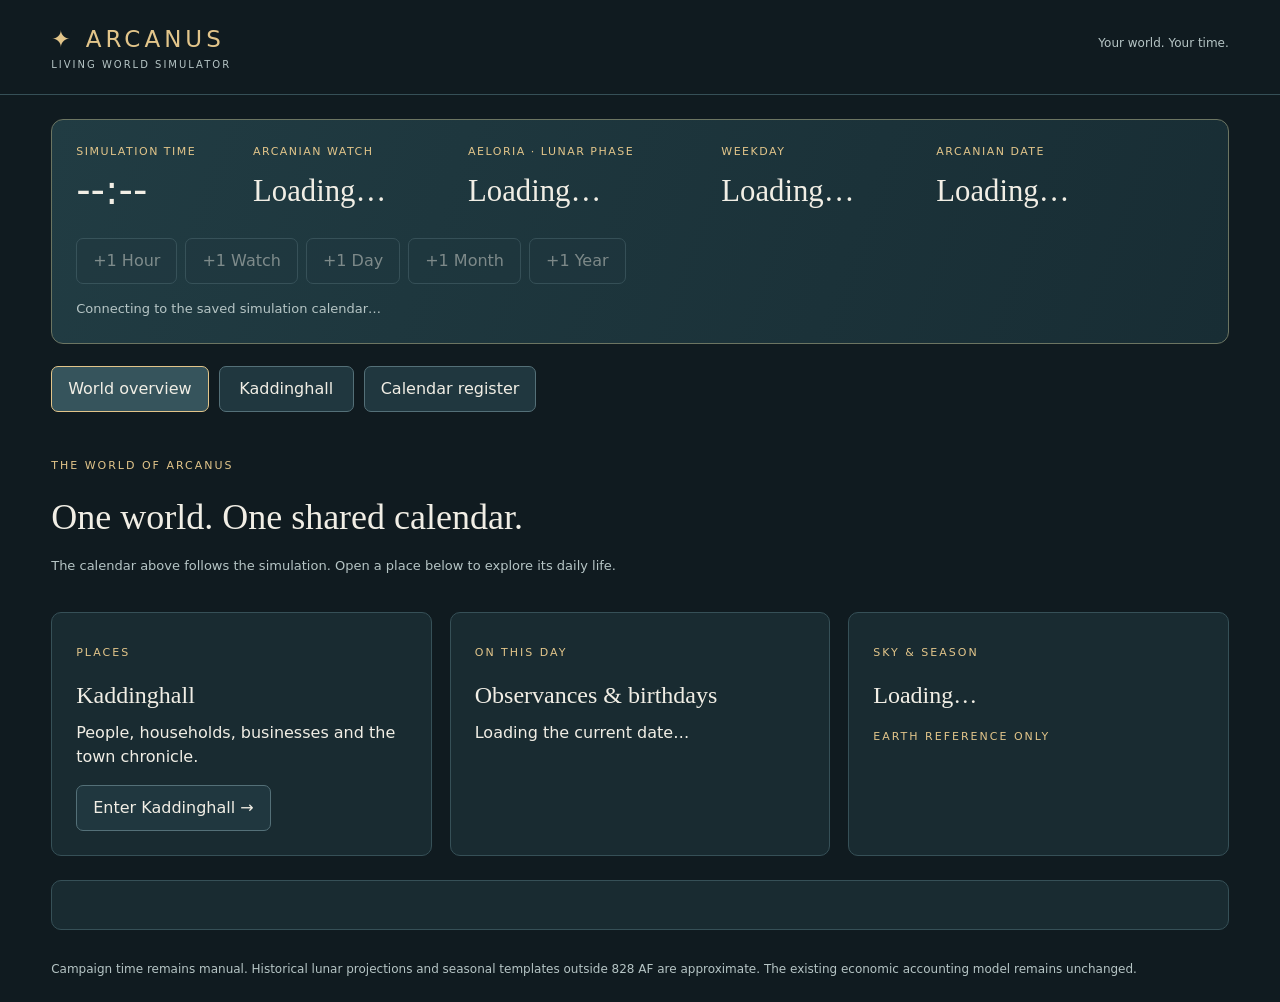
==== index.html @ 3df52bc4 "Add files via upload" ====
<!doctype html>
<html lang="en"><head><meta charset="utf-8"><meta name="viewport" content="width=device-width,initial-scale=1"><title>Arcanus · Living World Simulator</title><link rel="stylesheet" href="world-screen.css"></head><body>
<header><div class="brand">✦ ARCANUS<small>LIVING WORLD SIMULATOR</small></div><p>Your world. Your time.</p></header>
<main>
<section class="clock-panel" aria-label="Simulation calendar"><dl class="calendar-display" aria-live="polite" aria-atomic="true">
<div><dt>Simulation time</dt><dd id="world-time">--:--</dd></div>
<div><dt>Arcanian Watch</dt><dd id="world-watch">Loading…</dd></div>
<div><dt>Aeloria · lunar phase</dt><dd id="world-moon">Loading…</dd></div>
<div><dt>Weekday</dt><dd id="world-weekday">Loading…</dd></div>
<div><dt>Arcanian date</dt><dd id="world-date">Loading…</dd></div>
</dl><div class="step-controls" aria-label="Advance simulation time"><button disabled data-step="60" data-unit="minutes">+1 Hour</button><button disabled data-step="180" data-unit="minutes">+1 Watch</button><button disabled data-step="1440" data-unit="minutes">+1 Day</button><button disabled data-step="1" data-unit="months">+1 Month</button><button disabled data-step="12" data-unit="months">+1 Year</button></div><p id="clock-status">Connecting to the saved simulation calendar…</p></section>
<p id="world-error" role="alert"></p>
<nav class="main-nav" aria-label="World sections"><button id="nav-world" aria-pressed="true">World overview</button><button id="nav-town" aria-pressed="false">Kaddinghall</button><button id="nav-register" aria-pressed="false">Calendar register</button></nav>
<section id="view-world"><div class="intro"><p class="eyebrow">THE WORLD OF ARCANUS</p><h1>One world. One shared calendar.</h1><p class="muted">The calendar above follows the simulation. Open a place below to explore its daily life.</p></div><div class="cards"><article class="card"><p class="eyebrow">PLACES</p><h2>Kaddinghall</h2><p>People, households, businesses and the town chronicle.</p><button id="open-town">Enter Kaddinghall →</button></article><article class="card"><p class="eyebrow">ON THIS DAY</p><h2>Observances & birthdays</h2><div id="today-events">Loading the current date…</div></article><article class="card"><p class="eyebrow">SKY & SEASON</p><h2 id="season">Loading…</h2><p id="season-detail" class="muted"></p><p id="moon-detail" class="muted"></p><p class="eyebrow">EARTH REFERENCE ONLY</p><p id="earth-reference" class="muted"></p></article></div><section class="card"><div id="canon-state"></div></section></section>
<section id="view-town" hidden><h1>Kaddinghall</h1><p class="muted">This town uses the calendar above. Its time controls update the world display too. Existing saves, exports and recovery tools are available within the town.</p><iframe id="town-frame" title="Kaddinghall town simulator" src="Arcanus-Stage-5/Kaddinghall/index.html"></iframe></section>
<section id="view-register" class="card" hidden><h1>Calendar register</h1><p id="register-year"></p><label for="event-search">Find an observance or birthday</label><input id="event-search" type="search" placeholder="Name, realm or dedication"><div class="table-wrap"><table><thead><tr><th>Date</th><th>Name</th><th>Category</th><th>Context</th></tr></thead><tbody id="event-rows"></tbody></table></div></section>
<footer>Campaign time remains manual. Historical lunar projections and seasonal templates outside 828 AF are approximate. The existing economic accounting model remains unchanged.</footer>
</main><script src="Arcanus-Stage-5/canon-data.js"></script><script src="Arcanus-Stage-5/canon-engine.js"></script><script src="Arcanus-Stage-5/canon-reference.js"></script><script src="Arcanus-Stage-5/canon-panel.js"></script><script src="Calendar/canon.js"></script><script src="Calendar/astronomy.js"></script><script src="Calendar/engine.js"></script><script src="world-screen.js"></script></body></html>
---- world-screen.css ----
:root{color-scheme:dark;--bg:#101b20;--panel:#192b31;--line:#365057;--muted:#b6c5c5;--gold:#e2c58a;--text:#f1eee5}*{box-sizing:border-box}body{margin:0;background:var(--bg);color:var(--text);font:16px/1.5 system-ui,sans-serif}header{padding:22px 4vw;border-bottom:1px solid var(--line);display:flex;align-items:center;justify-content:space-between;gap:20px}.brand{font-size:23px;letter-spacing:4px;color:var(--gold)}.brand small{display:block;color:var(--muted);font-size:10px;letter-spacing:2px}header p{font-size:12px;color:var(--muted)}main{max-width:1500px;margin:auto;padding:24px 4vw}h1,h2,h3{font-family:Georgia,serif;font-weight:400}h1{font-size:36px;margin:0 0 12px}h2{font-size:24px}h3{font-size:21px}p{margin:8px 0 16px}button,input{font:inherit;border:1px solid #547078;border-radius:7px;padding:10px 16px;color:var(--text);background:#20373f}button{cursor:pointer}button:hover,button[aria-pressed=true]{background:#36545c;border-color:var(--gold)}button:disabled{opacity:.45;cursor:wait}button:focus-visible,input:focus-visible{outline:2px solid var(--gold);outline-offset:3px}.clock-panel{background:linear-gradient(110deg,#213c43,#182d34);border:1px solid #6c7562;border-radius:12px;padding:24px;margin-bottom:20px}.calendar-display{display:grid;grid-template-columns:.8fr 1fr 1.2fr 1fr 1.4fr;margin:0;gap:24px}.calendar-display>div{min-width:0}.calendar-display dt{color:var(--gold);font-size:11px;text-transform:uppercase;letter-spacing:1.5px;margin-bottom:8px}.calendar-display dd{margin:0;font-family:Georgia,serif;font-size:clamp(22px,2.4vw,32px);overflow-wrap:anywhere}#world-time{font-family:system-ui,sans-serif;font-variant-numeric:tabular-nums;font-weight:300;font-size:40px;line-height:1.1}.step-controls{display:flex;gap:8px;flex-wrap:wrap;margin-top:24px}.muted,#clock-status{color:var(--muted);font-size:13px}#clock-status{margin:15px 0 0}.main-nav{display:flex;gap:10px;margin:22px 0 28px;flex-wrap:wrap}.main-nav button{min-width:135px}.intro{padding:10px 0 20px}.cards{display:grid;grid-template-columns:repeat(3,minmax(0,1fr));gap:18px}.card{background:var(--panel);padding:24px;border-radius:10px;border:1px solid var(--line);margin-bottom:24px}.eyebrow{color:var(--gold);font-size:11px;letter-spacing:2px}.card h2{margin:8px 0}.card p:last-child{margin-bottom:0}#world-error:not(:empty){background:#512f2c;padding:15px;border-radius:6px;color:#ffe0d6}iframe{border:1px solid var(--line);width:100%;height:78vh;min-height:650px;border-radius:10px;background:#101b19}.table-wrap{overflow:auto}table{border-collapse:collapse;width:100%;font-size:14px}th,td{text-align:left;padding:14px;border-bottom:1px solid var(--line)}th{color:var(--gold)}label{display:block}input{margin:10px 0;width:min(450px,100%)}a{color:#b8ded7}[hidden]{display:none!important}footer{font-size:12px;color:var(--muted);margin-top:30px}.world-nav{display:flex;gap:8px;flex-wrap:wrap}.world-grid{display:grid;grid-template-columns:repeat(auto-fit,minmax(230px,1fr));gap:16px}.world-card,.world-event{padding:18px;border:1px solid var(--line);border-radius:8px;margin-top:15px;min-width:0;overflow-wrap:anywhere}.world-heading h2{margin:5px 0}.world-card dl{margin:12px 0}.world-card dt{color:var(--gold)}.world-card dd{margin-left:0}.world-card details{margin-top:15px}.world-card summary{cursor:pointer}.evidence,.source{font-size:12px;color:var(--muted)}@media(max-width:950px){.calendar-display{grid-template-columns:repeat(3,1fr)}.cards{grid-template-columns:1fr 1fr}.cards .card:last-child{grid-column:1/-1}}@media(max-width:600px){header{padding:18px}header p{display:none}main{padding:16px}.clock-panel{padding:20px}.calendar-display{grid-template-columns:1fr 1fr;gap:22px 15px}.calendar-display>div:last-child{grid-column:1/-1}.calendar-display dd{font-size:24px}#world-time{font-size:36px}.cards{grid-template-columns:1fr}.cards .card:last-child{grid-column:auto}.main-nav button{min-width:0;flex:1;padding:10px}h1{font-size:29px}.card{padding:20px}iframe{min-height:600px}.step-controls button{flex:1;font-size:13px;padding:9px 8px}}
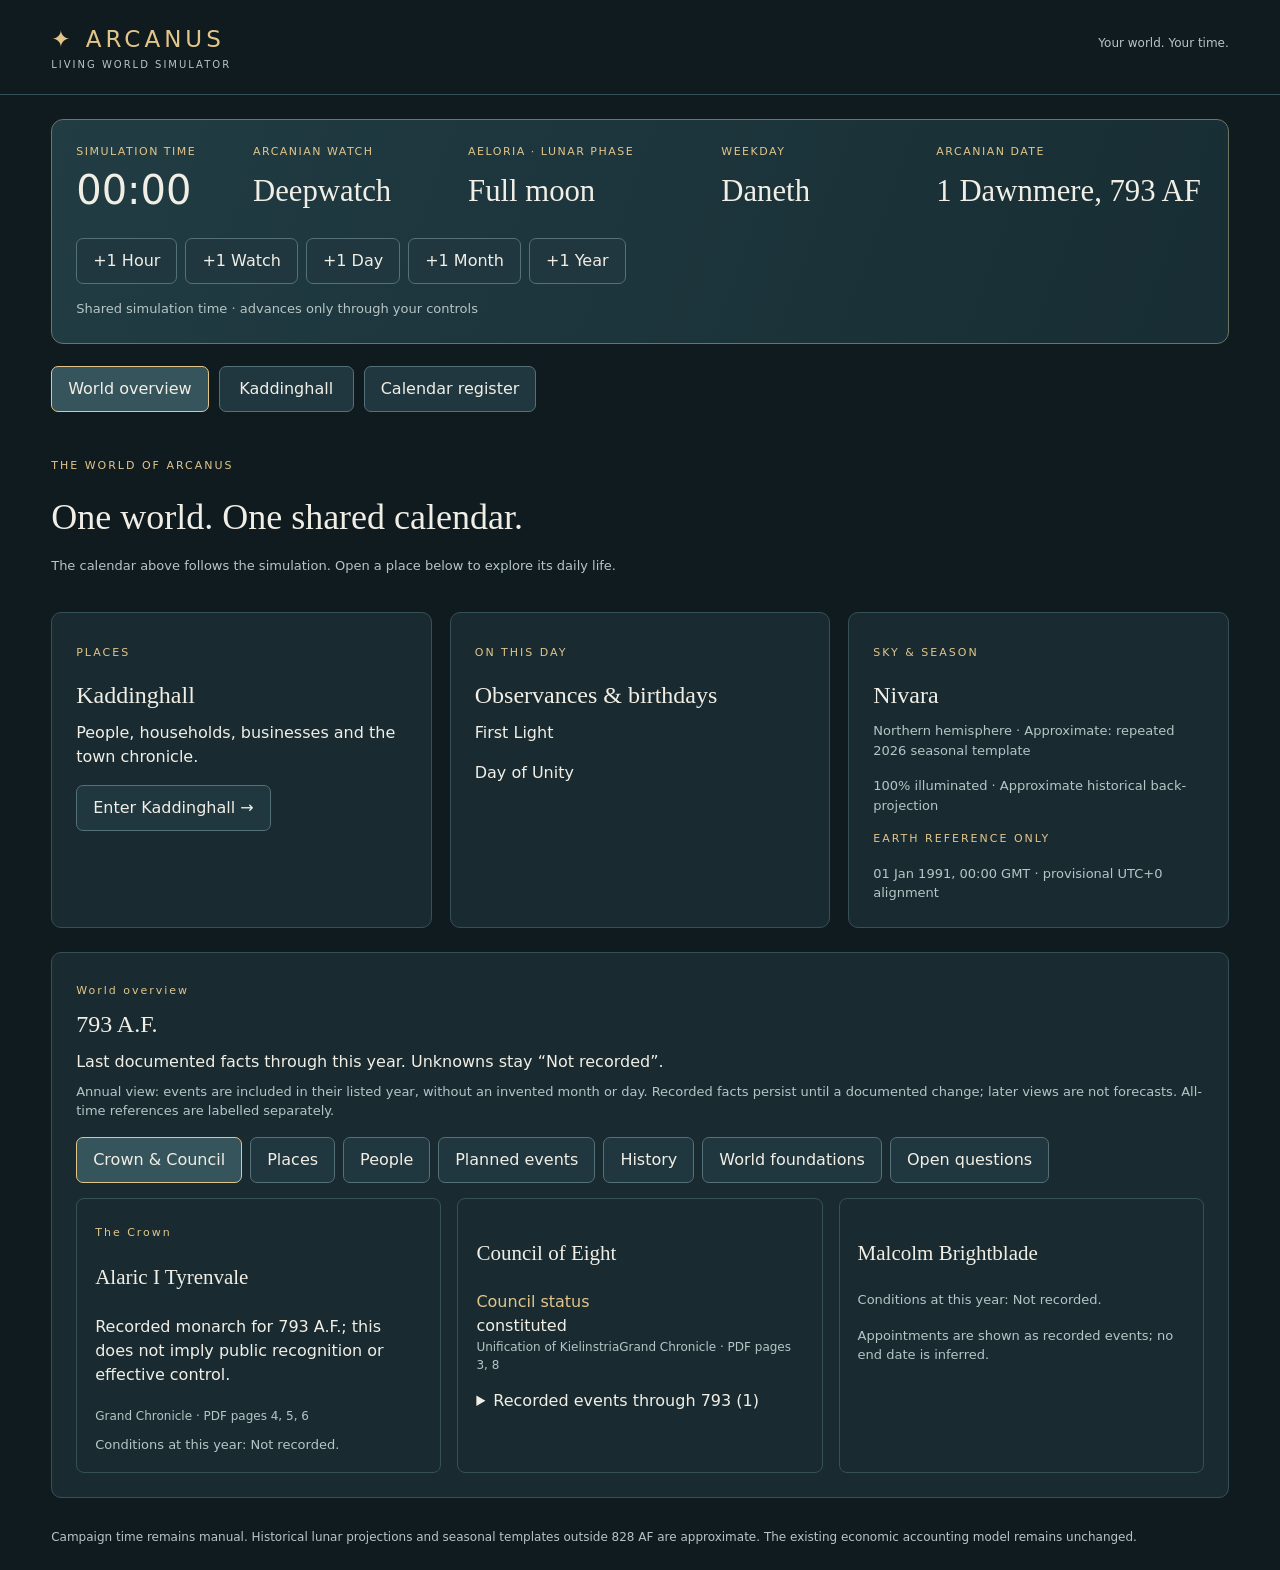
==== commit 65612023: "Fix calendar loading: publish the working self-contained Arcanus world simulator" ====
--- a/index.html
+++ b/index.html
@@ -1,5 +1,27 @@
 <!doctype html>
-<html lang="en"><head><meta charset="utf-8"><meta name="viewport" content="width=device-width,initial-scale=1"><title>Arcanus · Living World Simulator</title><link rel="stylesheet" href="world-screen.css"></head><body>
+<html lang="en"><head><meta charset="utf-8"><meta name="viewport" content="width=device-width,initial-scale=1"><title>Arcanus · Living World Simulator</title><style>:root{color-scheme:dark;--bg:#101b20;--panel:#192b31;--line:#365057;--muted:#b6c5c5;--gold:#e2c58a;--text:#f1eee5}*{box-sizing:border-box}body{margin:0;background:var(--bg);color:var(--text);font:16px/1.5 system-ui,sans-serif}header{padding:22px 4vw;border-bottom:1px solid var(--line);display:flex;align-items:center;justify-content:space-between;gap:20px}.brand{font-size:23px;letter-spacing:4px;color:var(--gold)}.brand small{display:block;color:var(--muted);font-size:10px;letter-spacing:2px}header p{font-size:12px;color:var(--muted)}main{max-width:1500px;margin:auto;padding:24px 4vw}h1,h2,h3{font-family:Georgia,serif;font-weight:400}h1{font-size:36px;margin:0 0 12px}h2{font-size:24px}h3{font-size:21px}p{margin:8px 0 16px}button,input{font:inherit;border:1px solid #547078;border-radius:7px;padding:10px 16px;color:var(--text);background:#20373f}button{cursor:pointer}button:hover,button[aria-pressed=true]{background:#36545c;border-color:var(--gold)}button:disabled{opacity:.45;cursor:wait}button:focus-visible,input:focus-visible{outline:2px solid var(--gold);outline-offset:3px}.clock-panel{background:linear-gradient(110deg,#213c43,#182d34);border:1px solid #6c7562;border-radius:12px;padding:24px;margin-bottom:20px}.calendar-display{display:grid;grid-template-columns:.8fr 1fr 1.2fr 1fr 1.4fr;margin:0;gap:24px}.calendar-display>div{min-width:0}.calendar-display dt{color:var(--gold);font-size:11px;text-transform:uppercase;letter-spacing:1.5px;margin-bottom:8px}.calendar-display dd{margin:0;font-family:Georgia,serif;font-size:clamp(22px,2.4vw,32px);overflow-wrap:anywhere}#world-time{font-family:system-ui,sans-serif;font-variant-numeric:tabular-nums;font-weight:300;font-size:40px;line-height:1.1}.step-controls{display:flex;gap:8px;flex-wrap:wrap;margin-top:24px}.muted,#clock-status{color:var(--muted);font-size:13px}#clock-status{margin:15px 0 0}.main-nav{display:flex;gap:10px;margin:22px 0 28px;flex-wrap:wrap}.main-nav button{min-width:135px}.intro{padding:10px 0 20px}.cards{display:grid;grid-template-columns:repeat(3,minmax(0,1fr));gap:18px}.card{background:var(--panel);padding:24px;border-radius:10px;border:1px solid var(--line);margin-bottom:24px}.eyebrow{color:var(--gold);font-size:11px;letter-spacing:2px}.card h2{margin:8px 0}.card p:last-child{margin-bottom:0}#world-error:not(:empty){background:#512f2c;padding:15px;border-radius:6px;color:#ffe0d6}iframe{border:1px solid var(--line);width:100%;height:78vh;min-height:650px;border-radius:10px;background:#101b19}.table-wrap{overflow:auto}table{border-collapse:collapse;width:100%;font-size:14px}th,td{text-align:left;padding:14px;border-bottom:1px solid var(--line)}th{color:var(--gold)}label{display:block}input{margin:10px 0;width:min(450px,100%)}a{color:#b8ded7}[hidden]{display:none!important}footer{font-size:12px;color:var(--muted);margin-top:30px}.world-nav{display:flex;gap:8px;flex-wrap:wrap}.world-grid{display:grid;grid-template-columns:repeat(auto-fit,minmax(230px,1fr));gap:16px}.world-card,.world-event{padding:18px;border:1px solid var(--line);border-radius:8px;margin-top:15px;min-width:0;overflow-wrap:anywhere}.world-heading h2{margin:5px 0}.world-card dl{margin:12px 0}.world-card dt{color:var(--gold)}.world-card dd{margin-left:0}.world-card details{margin-top:15px}.world-card summary{cursor:pointer}.evidence,.source{font-size:12px;color:var(--muted)}@media(max-width:950px){.calendar-display{grid-template-columns:repeat(3,1fr)}.cards{grid-template-columns:1fr 1fr}.cards .card:last-child{grid-column:1/-1}}@media(max-width:600px){header{padding:18px}header p{display:none}main{padding:16px}.clock-panel{padding:20px}.calendar-display{grid-template-columns:1fr 1fr;gap:22px 15px}.calendar-display>div:last-child{grid-column:1/-1}.calendar-display dd{font-size:24px}#world-time{font-size:36px}.cards{grid-template-columns:1fr}.cards .card:last-child{grid-column:auto}.main-nav button{min-width:0;flex:1;padding:10px}h1{font-size:29px}.card{padding:20px}iframe{min-height:600px}.step-controls button{flex:1;font-size:13px;padding:9px 8px}}
+</style><style>@scope (#town-content){
+    :scope{color-scheme:dark;--bg:#101b19;--panel:#20332e;--border:#39534a;--text:#f4f0df;--muted:#b7c9c1;--accent:#b9d7ac;--sticky-height:150px}
+    *{box-sizing:border-box}:scope{font-family:system-ui,sans-serif;background:var(--bg);color:var(--text);margin:0;line-height:1.55}.town-main{max-width:1120px;margin:auto;padding:24px}h1,h2,h3,h4{line-height:1.2}h1{font-size:2rem;margin:4px 0}h2{font-size:1.5rem;margin:0 0 16px}h3{font-size:1.12rem;margin:0 0 12px}h4{margin-bottom:12px}p{margin:10px 0 16px}small,.muted{color:var(--muted)}small{font-size:.75rem;letter-spacing:.08em}.masthead{display:flex;justify-content:space-between;gap:16px;align-items:center;margin-bottom:18px}.masthead p{margin:0;font-size:.88rem}.build-label{text-align:right;max-width:230px}
+    .sticky-shell{position:sticky;top:0;z-index:10;background:var(--bg);padding:10px 0 0}.clockbar{display:flex;align-items:center;justify-content:space-between;gap:12px;padding:12px 16px;background:#192b27;border:1px solid var(--border);border-radius:12px}.clock-details{display:flex;align-items:center;gap:16px}#liveTime{font-size:1.4rem;font-variant-numeric:tabular-nums;font-weight:650;white-space:nowrap;margin:0}#date{font-size:.95rem;margin:0}#clockStatus{font-size:.8rem;color:var(--muted);margin:0}.clock-actions{display:flex;gap:8px;flex-shrink:0}
+    .tabs{display:grid;grid-template-columns:repeat(4,1fr);gap:6px;margin-top:8px;padding-bottom:10px;border-bottom:1px solid var(--border)}.tabs button{background:transparent;color:var(--muted);border:1px solid transparent;border-radius:8px}.tabs button[aria-selected=true]{background:var(--accent);color:#10201a}.tabs button:hover{border-color:var(--accent)}
+    button,select{font:inherit}button{background:var(--accent);color:#10201a;border:0;border-radius:8px;padding:10px 14px;font-size:.9rem;font-weight:650;cursor:pointer;min-height:44px}button.secondary{background:#345047;color:var(--text)}button:disabled{opacity:.4;cursor:default}button:focus-visible,summary:focus-visible,select:focus-visible,a:focus-visible{outline:3px solid #f4db88;outline-offset:3px}a{color:var(--accent)}[hidden]{display:none!important}
+    .view,.world-controls{scroll-margin-top:var(--sticky-height)}.view{padding:22px 0 0}.panel{background:var(--panel);border:1px solid var(--border);border-radius:12px;padding:20px;margin-bottom:16px}.panel>:last-child{margin-bottom:0}.world-controls{margin:14px 0 0;padding:12px 16px}.world-controls>summary{font-size:.9rem;color:var(--muted)}.control-grid{display:grid;grid-template-columns:1fr 1fr;gap:22px;padding-top:20px}.button-row{display:flex;flex-wrap:wrap;gap:8px}.help{margin-top:16px;font-size:.9rem}.help p{max-width:75ch}summary{cursor:pointer;min-height:32px}.reset-control{margin-top:16px}#saveStatus{font-size:.85rem}
+    .stats{display:grid;grid-template-columns:repeat(2,minmax(0,1fr));gap:10px}.stats>div{background:#294139;border-radius:9px;padding:12px;font-size:.85rem}.stats strong{display:block;font-size:1.55rem;line-height:1.25;margin-top:5px;color:var(--text);font-variant-numeric:tabular-nums}.overview-stats{grid-template-columns:repeat(4,minmax(0,1fr));margin-bottom:16px}.overview-stats>div{padding:18px}.overview-stats strong{font-size:1.9rem}.overview-grid{display:grid;grid-template-columns:1fr 1fr;gap:16px}.overview-grid .panel{margin:0}.wide{grid-column:1/-1}.score{font-size:2.1rem;margin:8px 0}.eyebrow{text-transform:uppercase;letter-spacing:.08em;font-size:.73rem;color:var(--muted)}
+    .population-grid{display:grid;grid-template-columns:minmax(0,340px) minmax(0,1fr);gap:16px;align-items:start}.population-grid .panel{margin:0}.population-grid .panel p{font-size:.92rem}.register-toolbar{display:flex;align-items:center;justify-content:space-between;gap:8px;flex-wrap:wrap}select{color:var(--text);background:#294139;padding:9px;border:1px solid #718b7e;border-radius:8px;max-width:100%;min-height:44px}#householdMatches{font-size:.8rem}.ledger-entry{padding:14px 0;border-top:1px solid var(--border)}.ledger-entry summary{font-weight:600}.ledger-entry p{font-size:.9rem;color:#d6e1d7}.household-needs{background:#294139;padding:12px;border-radius:8px}.household-controls{display:flex;align-items:center;justify-content:space-between;gap:8px;border-top:1px solid var(--border);padding-top:14px}.household-controls span{font-size:.85rem}
+    #timberBusinesses{display:grid;grid-template-columns:1fr 1fr;gap:20px}.timber-business{border-top:1px solid var(--border);padding-top:8px}.timber-business h4{font-size:1.1rem}.timber-business strong{font-size:1.15rem}#timberMills{padding-left:20px}#log,#recentEvents{list-style:none;padding:0;margin:0}#log li,#recentEvents li{border-top:1px solid var(--border);padding:14px 0;font-size:.95rem}#log li:first-child,#recentEvents li:first-child{border-top:0}#log li{padding-left:16px;border-left:2px solid #6f967b;margin-bottom:6px}.section-heading{display:flex;justify-content:space-between;align-items:center;gap:16px;margin-bottom:8px}.section-heading h3{margin:0}footer{font-size:.78rem;color:var(--muted);padding:28px 0 8px}p,li,summary{overflow-wrap:anywhere}
+    @media(max-width:760px){.town-main{padding:16px}.population-grid,.overview-grid{grid-template-columns:1fr}.clock-details{display:block}.clockbar{align-items:flex-start}.overview-stats>div{padding:12px}.overview-stats strong{font-size:1.5rem}.build-label{max-width:170px}.masthead h1{font-size:1.8rem}}
+    @media(max-width:520px){:scope{--sticky-height:190px}.town-main{padding:12px}.masthead{align-items:flex-start;gap:8px}.build-label{display:none}.masthead small{font-size:.62rem}.masthead p{font-size:.78rem}.clockbar{padding:10px;flex-wrap:wrap;gap:8px}.clock-details{width:100%;display:flex;justify-content:space-between;gap:8px;align-items:center}#liveTime{font-size:1.15rem}#date{font-size:.8rem}#clockStatus{display:none}.clock-actions{width:100%;justify-content:flex-end}.clock-actions button{padding:8px 12px;min-height:40px}.tabs{gap:2px}.tabs button{font-size:.8rem;padding:10px 4px}.panel{padding:16px}.overview-stats{grid-template-columns:1fr 1fr}.overview-stats strong{font-size:1.6rem}.control-grid,#timberBusinesses{grid-template-columns:1fr;gap:18px}.section-heading{align-items:flex-start}.section-heading button{font-size:.8rem}.view{padding-top:18px}.stats strong{font-size:1.3rem}}
+    @media(prefers-reduced-motion:reduce){*{scroll-behavior:auto!important}}
+  .family-links{border-left:2px solid #718b7e;padding-left:10px;font-size:.82rem!important;color:#b7c9c1!important;margin-top:-6px}
+}</style><style>#liveTime{white-space:normal;overflow-wrap:anywhere;max-width:100%}
+.clock-details{min-width:0}.clock-details>div{min-width:0}
+#calendarHeading{margin-top:0}#calendarError:not(:empty){color:#ffb6a4}
+#calendarSummary p{overflow-wrap:anywhere}
+#calendarOffset{max-width:100%;width:110px;padding:8px}
+#calendarHemisphere{max-width:100%;padding:8px}
+@media(max-width:520px){.clock-details{flex-direction:column;align-items:flex-start}#liveTime{font-size:1.05rem}.clockbar .clock-actions{width:auto}#calendarBrowse{overflow-wrap:anywhere}}
+</style></head><body>
 <header><div class="brand">✦ ARCANUS<small>LIVING WORLD SIMULATOR</small></div><p>Your world. Your time.</p></header>
 <main>
 <section class="clock-panel" aria-label="Simulation calendar"><dl class="calendar-display" aria-live="polite" aria-atomic="true">
@@ -9,10 +31,1348 @@
 <div><dt>Weekday</dt><dd id="world-weekday">Loading…</dd></div>
 <div><dt>Arcanian date</dt><dd id="world-date">Loading…</dd></div>
 </dl><div class="step-controls" aria-label="Advance simulation time"><button disabled data-step="60" data-unit="minutes">+1 Hour</button><button disabled data-step="180" data-unit="minutes">+1 Watch</button><button disabled data-step="1440" data-unit="minutes">+1 Day</button><button disabled data-step="1" data-unit="months">+1 Month</button><button disabled data-step="12" data-unit="months">+1 Year</button></div><p id="clock-status">Connecting to the saved simulation calendar…</p></section>
-<p id="world-error" role="alert"></p>
+<p id="local-save-note" class="muted" role="status"></p><p id="world-error" role="alert">Starting the simulator. If this message remains, open the single-file edition in your normal web browser.</p>
 <nav class="main-nav" aria-label="World sections"><button id="nav-world" aria-pressed="true">World overview</button><button id="nav-town" aria-pressed="false">Kaddinghall</button><button id="nav-register" aria-pressed="false">Calendar register</button></nav>
 <section id="view-world"><div class="intro"><p class="eyebrow">THE WORLD OF ARCANUS</p><h1>One world. One shared calendar.</h1><p class="muted">The calendar above follows the simulation. Open a place below to explore its daily life.</p></div><div class="cards"><article class="card"><p class="eyebrow">PLACES</p><h2>Kaddinghall</h2><p>People, households, businesses and the town chronicle.</p><button id="open-town">Enter Kaddinghall →</button></article><article class="card"><p class="eyebrow">ON THIS DAY</p><h2>Observances & birthdays</h2><div id="today-events">Loading the current date…</div></article><article class="card"><p class="eyebrow">SKY & SEASON</p><h2 id="season">Loading…</h2><p id="season-detail" class="muted"></p><p id="moon-detail" class="muted"></p><p class="eyebrow">EARTH REFERENCE ONLY</p><p id="earth-reference" class="muted"></p></article></div><section class="card"><div id="canon-state"></div></section></section>
-<section id="view-town" hidden><h1>Kaddinghall</h1><p class="muted">This town uses the calendar above. Its time controls update the world display too. Existing saves, exports and recovery tools are available within the town.</p><iframe id="town-frame" title="Kaddinghall town simulator" src="Arcanus-Stage-5/Kaddinghall/index.html"></iframe></section>
+<section id="view-town" hidden><h1>Kaddinghall</h1><p class="muted">This town uses the calendar above. Its time controls update the world display too. Existing saves, exports and recovery tools are available within the town.</p><div id="town-content"><div class="town-main">
+  <header class="masthead">
+    <div><small>ARCANUS · KIELINSTRIA · AEGISWATCH</small><h1>Kaddinghall</h1><p class="muted">Your living town · Experimental v1.10.0</p></div>
+    <p id="buildStatus" class="muted build-label">Checking running JavaScript version…</p>
+  </header>
+  <div class="sticky-shell">
+    <div class="clockbar">
+      <div class="clock-details"><p id="liveTime" aria-live="off">--:--:--</p><div><p id="date"></p><p id="clockStatus"></p></div></div>
+      <div class="clock-actions"><button id="pauseButton" class="secondary" data-world-action onclick="togglePause()">Pause world</button><button class="secondary" onclick="openWorldControls()" aria-controls="worldControls">Controls</button></div>
+    </div>
+    <nav class="tabs" role="tablist" aria-label="Town sections">
+      <button role="tab" id="tab-overview" aria-controls="view-overview" aria-selected="true">Overview</button>
+      <button role="tab" id="tab-population" aria-controls="view-population" aria-selected="false" tabindex="-1">Population</button>
+      <button role="tab" id="tab-businesses" aria-controls="view-businesses" aria-selected="false" tabindex="-1">Businesses</button>
+      <button role="tab" id="tab-chronicle" aria-controls="view-chronicle" aria-selected="false" tabindex="-1">Chronicle</button>
+    </nav>
+  </div>
+  <section class="panel" aria-labelledby="calendarHeading"><h2 id="calendarHeading">Arcanus calendar</h2><div id="calendarSummary" aria-live="polite"></div><p id="calendarError" role="alert"></p><button id="calendarBackup" hidden onclick="exportCalendarBackup()">Export pre-calendar backup</button><div class="button-row"><button data-world-action onclick="calendarAction(()=>advanceCalendarMinutes(60))">+1 Hour</button><button data-world-action onclick="calendarAction(()=>advanceCalendarMinutes(180))">+1 Watch</button><button data-world-action onclick="calendarAction(()=>advanceCalendarMinutes(1440))">+1 Day</button><button data-world-action onclick="advance(1)">+1 Calendar month</button><button data-world-action onclick="advance(12)">+1 Calendar year</button></div><p><a id="calendarBrowse" data-base="Calendar/index.html" href="Calendar/index.html" target="_blank" rel="noopener">Browse calendar, convert dates and search all 58 records</a></p><p class="muted">Browsing other dates does not rewind the town or change its economy. Town time moves forward only through the controls above.</p><details><summary>Calendar alignment</summary><label>Hemisphere <select id="calendarHemisphere"><option value="north">Northern</option><option value="south">Southern</option></select></label> <label>Starhaven offset from UTC, minutes <input id="calendarOffset" type="number" min="-840" max="840" step="1" value="0"></label> <button data-world-action onclick="updateCalendarSettings()">Apply alignment</button><p>UTC+0 is provisional, not established geography. No DST applies to Starhaven.</p></details><p class="muted">Compatibility: town budgets, harvests, ageing and ledgers retain their existing 30-day accounting periods and provisional economic seasonal cycle. These are not canonical calendar months or astronomical seasons. Existing balances are not recalculated.</p></section><details id="worldControls" class="panel world-controls">
+    <summary>Time, building &amp; saves</summary>
+    <div class="control-grid">
+      <div><h3>Advance the world</h3><div class="button-row"><button data-world-action onclick="advance(1)">+1 Month</button><button data-world-action onclick="advance(12)">+1 Year</button></div><p class="muted help">Calendar steps advance the town only when you choose.</p><h3>Build</h3><button data-world-action onclick="buildFarm()">Farm · 150 coins</button></div>
+      <div><h3>World save</h3><div class="button-row"><button class="secondary" onclick="exportSave()">Export save</button><button class="secondary" onclick="document.getElementById('file').click()">Import save</button></div><input hidden type="file" id="file" accept="application/json,.json"><p id="saveStatus" class="muted" role="status"></p><details class="reset-control"><summary>Start over</summary><p class="muted">Export your save first if you want to keep this town.</p><button class="secondary" onclick="resetWorld()">Reset world</button></details></div>
+    </div>
+    <details class="help"><summary>How the clock works</summary><p id="nextDay" class="muted"></p><p class="muted">Campaign time is manual. The named Gregorian-length calendar is saved with the town. No elapsed real-world time is processed on opening, importing or returning. Daily economic steps still settle in legacy 30-day accounting periods.</p></details>
+  </details>
+
+  <section id="view-overview" class="view" role="tabpanel" aria-labelledby="tab-overview" tabindex="0">
+    <h2>Town overview</h2>
+    <div class="stats overview-stats"><div>Population<strong id="pop"></strong></div><div>Food stores<strong id="food"></strong></div><div>Treasury<strong id="gold"></strong></div><div>Farms<strong id="farms"></strong></div></div>
+    <p id="treasuryStatus" class="muted"></p><div class="overview-grid">
+      <section class="panel"><p class="eyebrow">Life in Kaddinghall</p><h3>Household wellbeing</h3><p id="overviewWellbeing" class="score"></p><p id="overviewNeeds" class="muted"></p><button class="secondary" onclick="showView('population')">Visit households</button></section>
+      <section class="panel"><p class="eyebrow">Town supplies</p><h3>Food &amp; farming</h3><p id="foodStatus"></p><details class="help"><summary>About the food economy</summary><p class="muted">Seasonal harvests, Treasury-funded emergency imports and low-reserve warnings. One food unit per resident per month; yields and import costs are provisional.</p></details></section>
+      <section class="panel wide"><div class="section-heading"><h3>Latest from the Chronicle</h3><button class="secondary" onclick="showView('chronicle')">Read Chronicle</button></div><ol id="recentEvents"></ol></section>
+    </div>
+  </section>
+
+  <section id="view-population" class="view" role="tabpanel" aria-labelledby="tab-population" tabindex="0" hidden>
+    <h2>Living population</h2><p id="populationSummary"></p>
+    <div class="population-grid">
+      <section class="panel"><h3>Household wellbeing</h3><div class="stats"><div>Average wellbeing<strong id="householdWellbeing"></strong></div><div>Settled households<strong id="householdSettled"></strong></div><div>Struggling households<strong id="householdStruggling"></strong></div><div>Care pressure<strong id="householdCare"></strong></div></div><p id="needsSummary"></p>
+        <details class="help"><summary>Family register</summary><p id="familySummary"></p><p class="muted">Parents, partners, children and guardians appear beneath each resident. Initial links are provisional, based on plausible age gaps within existing households; unknown parentage stays unrecorded. No past weddings or births are invented.</p><p class="muted">Grown children can establish homes from ages 20–24 when dependants have care. At most two new homes form per month; relatives and members of the same original household do not become partners. Residents keep their names and jobs. A new household represents a new home arrangement, not a paid construction project.</p><p class="muted">Starting children need several years to reach this stage. Births and deaths still follow the existing town economy. Family updates are grouped into one monthly Chronicle entry.</p></details><details class="help"><summary>Occupations across town</summary><p id="occupations" class="muted"></p><p class="muted">The single generic town inn has up to eight staff, provisionally. The generic inn now has private accounts under Businesses; other non-timber jobs still describe broad sectors.</p></details>
+        <details class="help"><summary>What shapes wellbeing?</summary><p class="muted">Food and warmth outlooks reflect town reserves and market firewood, not individual purchases. Care pressure reflects residents’ ages. Low reserve warnings carry mild penalties; serious shortage risk carries more weight. Cold affects households with young children or older residents more strongly. Wellbeing changes daily and recovers gradually. Settled: 65–100 · Under strain: 35–64 · Struggling: 0–34.</p><p class="muted">Children under six need more care; residents aged 75 and over need support. These provisional simulation assumptions add no consumption, charges or extra deaths.</p><p id="needsBasis" class="muted"></p></details>
+        <details class="help"><summary>About daily life</summary><p class="muted">Residents, households and occupations are saved. Routines follow the saved Starhaven time. The seventh town day is a rest day with essential morning duties. Names and assignments are provisional; household scenes add no wages, food use or timber sales.</p></details>
+      </section>
+      <section class="panel"><div class="register-toolbar"><h3>Household register</h3><div><label for="householdFilter">Show </label><select id="householdFilter" onchange="filterHouseholds(this.value)"><option value="all">All households</option><option value="attention">Needs attention</option></select></div></div><p id="householdMatches" class="muted"></p><div id="households"></div><div class="household-controls"><button id="previousHouseholds" class="secondary" onclick="changeHouseholdPage(-1)">Previous</button><span id="householdPage"></span><button id="nextHouseholds" class="secondary" onclick="changeHouseholdPage(1)">Next</button></div></section>
+    </div>
+  </section>
+
+  <section id="view-businesses" class="view" role="tabpanel" aria-labelledby="tab-businesses" tabindex="0" hidden>
+    <h2>Businesses</h2>
+    <section class="panel" aria-labelledby="innHeading"><p class="eyebrow">First town business · Provisional simulation</p><h3 id="innHeading">The town inn</h3><p id="innOwner"></p><div class="stats overview-stats"><div>Staff<strong id="innStaff"></strong></div><div>Daily capacity<strong id="innCapacity"></strong></div><div>Private cash<strong id="innCash"></strong></div></div><p id="innTrading"></p><details class="help"><summary>Staff register</summary><p id="innRoster"></p></details><details class="help"><summary>How the inn trades</summary><p>The owner-manager is one of the existing inn workers, included within the eight-person limit. If they retire or leave, an eligible adult worker takes over provisionally. Without an adult proprietor, trading pauses; upkeep continues.</p><p>Visits cover drinks and hospitality, not extra household meals. Demand changes with town population, season, rest days and household wellbeing. Each worker supports six visits per day. A visit earns 15 cp and costs 4 cp in trade supplies; daily wages are 30 cp per working staff member, including the owner, plus 20 cp of upkeep. 100 cp = 1 gp.</p><p>The inn pays its own bills; the town Treasury, staple food and timber stores are unchanged. Private customer spending and external supplies are estimated; personal wallets are not yet tracked. Cash can become debt. There is no automatic financing, bankruptcy or charged inheritance.</p><p>Accounts begin at the saved simulation day when this version is first loaded. No earlier inn trading is invented. Names, ownership and rates are provisional, not established Arcanus canon.</p></details></section>
+    <section class="panel"><h3>Inn ledger</h3><p class="muted">Current month and the latest 24 closed months. An upgrade part-way through a month records only the remaining days.</p><div id="innLedger"></div></section>
+    <section class="panel"><h3>Timber economy</h3><p class="muted">Timber simulation days: <span id="timberDays">0</span> · Municipal emergency wood reserve: <span id="timberReserve">30 t</span></p><p id="timberOrders" class="muted">Customer orders loading…</p><details class="help"><summary>About these businesses</summary><p class="muted">Two independent timber businesses and two sawmills, with seasoning batches, operating cash, customer orders and catch-up. Demand and staffing are provisional. The generic inn has separate private accounts below. Other shops remain broad sectors.</p></details><div id="timberBusinesses"></div><h4>Independent sawmills</h4><ul id="timberMills"></ul></section>
+    <section class="panel"><h3>Timber business ledger</h3><p class="muted">Monthly income, expenses, sales and sawmill orders. Earlier activity is not reconstructed.</p><div id="timberLedger"></div></section>
+  </section>
+
+  <section id="view-chronicle" class="view" role="tabpanel" aria-labelledby="tab-chronicle" tabindex="0" hidden>
+    <h2>Chronicle</h2><section class="panel"><p class="muted">The latest 20 entries from Kaddinghall’s story.</p><details class="help"><summary>How events are recorded</summary><p class="muted">Arcanus dates and Starhaven hours/minutes. Hourly entries mark changes in town activity; household scenes and wellbeing bulletins add detail. Quiet hours stay quiet. Up to 150 entries are saved; routines are condensed during manual multi-day advances.</p></details><ul id="log"></ul></section>
+  </section>
+  <footer>Provisional population and economics. Simulation events are not canon. Autosaves on this device; Export/Import moves saves between devices. · v1.10.0</footer>
+</div></div></section>
 <section id="view-register" class="card" hidden><h1>Calendar register</h1><p id="register-year"></p><label for="event-search">Find an observance or birthday</label><input id="event-search" type="search" placeholder="Name, realm or dedication"><div class="table-wrap"><table><thead><tr><th>Date</th><th>Name</th><th>Category</th><th>Context</th></tr></thead><tbody id="event-rows"></tbody></table></div></section>
 <footer>Campaign time remains manual. Historical lunar projections and seasonal templates outside 828 AF are approximate. The existing economic accounting model remains unchanged.</footer>
-</main><script src="Arcanus-Stage-5/canon-data.js"></script><script src="Arcanus-Stage-5/canon-engine.js"></script><script src="Arcanus-Stage-5/canon-reference.js"></script><script src="Arcanus-Stage-5/canon-panel.js"></script><script src="Calendar/canon.js"></script><script src="Calendar/astronomy.js"></script><script src="Calendar/engine.js"></script><script src="world-screen.js"></script></body></html>
+</main><script>(()=>{try{localStorage.getItem('arcanus-kaddinghall-stage3')}catch(error){
+if(location.protocol!=='file:')throw error;
+const memory=new Map();Object.defineProperty(window,'localStorage',{configurable:true,value:{getItem:k=>memory.get(k)??null,setItem:(k,v)=>memory.set(k,String(v)),removeItem:k=>memory.delete(k)}});
+document.getElementById('local-save-note').textContent='This browser blocks local-file saving. This session runs in memory; use Kaddinghall → Export save before closing.';
+}})();</script><script>window.ARCANUS_DB={"schema_version":"0.3","title":"Arcanus Canon Database — Volumes I and II","scope":"Original v0.2 extraction preserved, expanded with Volume II (combined PDF pages 11–21). Not a full extraction of all 12 volumes.","editorial_notes":["Not a full extraction of all 12 volumes.","Malcolm and Star birth surname Brightblade follows later approved genealogy; Chronicle uses their later-known names.","Do not infer parentage from monarch succession.","Only events explicitly labelled planned are future campaign events.","No precise dates assigned where Chronicle leaves them unknown.","Stage 5: original record fields and relationships retained; Volume II additions have explicit source pages.","Undated and approximate events remain reference history, not precise simulator triggers.","The reconstruction sequence completion status is unresolved; its stated narrative facts are preserved without treating it as played.","Mechanics and reference facts are all-time source material, not automatic annual state changes."],"characters":[{"id":"person:tyrenvale:01","name":"Eryndor I","type":"person","canon_status":"established","sources":[{"document":"ARCANUS_Grand_Chronicle_Complete_12_Volumes.pdf","pages":[4,5,6]}],"title":"The Unifier","reign":{"start_af":0,"end_af":38},"dynasty":"House Tyrenvale","succession_index":1,"birth":{"era":"BF","year":35}},{"id":"person:tyrenvale:02","name":"Caedric I","type":"person","canon_status":"established","sources":[{"document":"ARCANUS_Grand_Chronicle_Complete_12_Volumes.pdf","pages":[4,5,6]}],"title":"The Lawgiver","reign":{"start_af":38,"end_af":91},"dynasty":"House Tyrenvale","succession_index":2},{"id":"person:tyrenvale:03","name":"Elowen I","type":"person","canon_status":"established","sources":[{"document":"ARCANUS_Grand_Chronicle_Complete_12_Volumes.pdf","pages":[4,5,6]}],"title":"The Bridge Queen","reign":{"start_af":91,"end_af":143},"dynasty":"House Tyrenvale","succession_index":3},{"id":"person:tyrenvale:04","name":"Aldric I","type":"person","canon_status":"established","sources":[{"document":"ARCANUS_Grand_Chronicle_Complete_12_Volumes.pdf","pages":[4,5,6]}],"title":"The Resolute","reign":{"start_af":143,"end_af":196},"dynasty":"House Tyrenvale","succession_index":4},{"id":"person:tyrenvale:05","name":"Seraphine I","type":"person","canon_status":"established","sources":[{"document":"ARCANUS_Grand_Chronicle_Complete_12_Volumes.pdf","pages":[4,5,6]}],"title":"The Scholar","reign":{"start_af":196,"end_af":251},"dynasty":"House Tyrenvale","succession_index":5},{"id":"person:tyrenvale:06","name":"Caedric II","type":"person","canon_status":"established","sources":[{"document":"ARCANUS_Grand_Chronicle_Complete_12_Volumes.pdf","pages":[4,5,6]}],"title":"The Proud","reign":{"start_af":251,"end_af":301},"dynasty":"House Tyrenvale","succession_index":6},{"id":"person:tyrenvale:07","name":"Maerwyn I","type":"person","canon_status":"established","sources":[{"document":"ARCANUS_Grand_Chronicle_Complete_12_Volumes.pdf","pages":[4,5,6]}],"title":"The Restorer","reign":{"start_af":301,"end_af":357},"dynasty":"House Tyrenvale","succession_index":7},{"id":"person:tyrenvale:08","name":"Eryndor II","type":"person","canon_status":"established","sources":[{"document":"ARCANUS_Grand_Chronicle_Complete_12_Volumes.pdf","pages":[4,5,6]}],"title":"The Watchful","reign":{"start_af":357,"end_af":410},"dynasty":"House Tyrenvale","succession_index":8},{"id":"person:tyrenvale:09","name":"Althea I","type":"person","canon_status":"established","sources":[{"document":"ARCANUS_Grand_Chronicle_Complete_12_Volumes.pdf","pages":[4,5,6]}],"title":"The Just","reign":{"start_af":410,"end_af":463},"dynasty":"House Tyrenvale","succession_index":9},{"id":"person:tyrenvale:10","name":"Beren I","type":"person","canon_status":"established","sources":[{"document":"ARCANUS_Grand_Chronicle_Complete_12_Volumes.pdf","pages":[4,5,6]}],"title":"The Merchant King","reign":{"start_af":463,"end_af":518},"dynasty":"House Tyrenvale","succession_index":10},{"id":"person:tyrenvale:11","name":"Elowen II","type":"person","canon_status":"established","sources":[{"document":"ARCANUS_Grand_Chronicle_Complete_12_Volumes.pdf","pages":[4,5,6]}],"title":"The Diplomat","reign":{"start_af":518,"end_af":571},"dynasty":"House Tyrenvale","succession_index":11},{"id":"person:tyrenvale:12","name":"Theron I","type":"person","canon_status":"established","sources":[{"document":"ARCANUS_Grand_Chronicle_Complete_12_Volumes.pdf","pages":[4,5,6]}],"title":"The Patient","reign":{"start_af":571,"end_af":625},"dynasty":"House Tyrenvale","succession_index":12},{"id":"person:tyrenvale:13","name":"Cedran I","type":"person","canon_status":"established","sources":[{"document":"ARCANUS_Grand_Chronicle_Complete_12_Volumes.pdf","pages":[4,5,6]}],"title":"The Iron Crown","reign":{"start_af":625,"end_af":677},"dynasty":"House Tyrenvale","succession_index":13},{"id":"person:tyrenvale:14","name":"Seraphine II","type":"person","canon_status":"established","sources":[{"document":"ARCANUS_Grand_Chronicle_Complete_12_Volumes.pdf","pages":[4,5,6]}],"title":"The Reconciler","reign":{"start_af":677,"end_af":724},"dynasty":"House Tyrenvale","succession_index":14},{"id":"person:tyrenvale:15","name":"Edric I","type":"person","canon_status":"established","sources":[{"document":"ARCANUS_Grand_Chronicle_Complete_12_Volumes.pdf","pages":[4,5,6]}],"title":"The Quiet King","reign":{"start_af":724,"end_af":754},"dynasty":"House Tyrenvale","succession_index":15},{"id":"person:tyrenvale:16","name":"Alaric I Tyrenvale","type":"person","canon_status":"established","sources":[{"document":"ARCANUS_Grand_Chronicle_Complete_12_Volumes.pdf","pages":[4,5,6]}],"title":"The Exiled King","reign":{"start_af":754,"end_af":805},"dynasty":"House Tyrenvale","succession_index":16,"birth":{"era":"AF","year":729}},{"id":"person:tyrenvale:17","name":"Aldren I Tyrenvale","type":"person","canon_status":"established","sources":[{"document":"ARCANUS_Grand_Chronicle_Complete_12_Volumes.pdf","pages":[4,5,6]}],"title":"The Hidden King","reign":{"start_af":805,"end_af":null},"dynasty":"House Tyrenvale","succession_index":17,"birth":{"era":"AF","year":793}},{"id":"person:malcolm","name":"Malcolm Brightblade","type":"person","canon_status":"established","sources":[{"document":"ARCANUS_Grand_Chronicle_Complete_12_Volumes.pdf","pages":[7,8,9]}],"aliases":["Malcolm Darkbane (later name)"],"birth":{"era":"AF","year":752},"notes":"Born Brightblade; name clarification from later approved family-tree work","reference_facts":[{"label":"Understanding of the prison","value":"Seeks power without understanding that the collapse of the prison could mean the collapse of Arcanus.","canon_status":"established","temporal_scope":"reference; not an annual state assertion","sources":[{"document":"ARCANUS_Grand_Chronicle_Complete_12_Volumes.pdf","pages":[14,18],"volume":"II","volume_pages":[4,8]}]}]},{"id":"person:star","name":"Star Brightblade","type":"person","canon_status":"established","sources":[{"document":"ARCANUS_Grand_Chronicle_Complete_12_Volumes.pdf","pages":[7,9,10]}],"aliases":["Star Bright"],"birth":{"era":"AF","year":762},"notes":"Born Brightblade; leads Church of Kielinya"},{"id":"person:ulaire","name":"Ulaire","type":"person","canon_status":"established","sources":[{"document":"ARCANUS_Grand_Chronicle_Complete_12_Volumes.pdf","pages":[7,10]}],"aliases":[],"birth":{"era":"AF","year":682}},{"id":"person:roxy","name":"Roxy Quills","type":"person","canon_status":"established","sources":[{"document":"ARCANUS_Grand_Chronicle_Complete_12_Volumes.pdf","pages":[7,10]}],"aliases":[],"birth":{"era":"AF","year":742}},{"id":"person:thorn","name":"Thorn","type":"person","canon_status":"established","sources":[{"document":"ARCANUS_Grand_Chronicle_Complete_12_Volumes.pdf","pages":[7,10]}],"aliases":[],"birth":{"era":"AF","year":762}},{"id":"person:bonekrakka","name":"Bonekrakka","type":"person","canon_status":"established","sources":[{"document":"ARCANUS_Grand_Chronicle_Complete_12_Volumes.pdf","pages":[7,10]}],"aliases":[],"birth":{"era":"AF","year":764}},{"id":"person:corvum","name":"Corvum Zorander","type":"person","canon_status":"established","sources":[{"document":"ARCANUS_Grand_Chronicle_Complete_12_Volumes.pdf","pages":[7]}],"aliases":[],"birth":{"era":"AF","year":760}},{"id":"person:elianora","name":"Elianora Thornvale","type":"person","canon_status":"established","sources":[{"document":"ARCANUS_Grand_Chronicle_Complete_12_Volumes.pdf","pages":[7,8]}],"aliases":[],"birth":{"era":"AF","year":730}},{"id":"person:godric_vi","name":"Godric VI","type":"person","canon_status":"established","sources":[{"document":"ARCANUS_Grand_Chronicle_Complete_12_Volumes.pdf","pages":[7,8]}],"aliases":[],"birth":{"era":"AF","year":536}},{"id":"person:godric_vii","name":"Godric VII","type":"person","canon_status":"established","sources":[{"document":"ARCANUS_Grand_Chronicle_Complete_12_Volumes.pdf","pages":[7,9]}],"aliases":[],"birth":{"era":"AF","year":640}},{"id":"person:brynja","name":"Brynja","type":"person","canon_status":"established","sources":[{"document":"ARCANUS_Grand_Chronicle_Complete_12_Volumes.pdf","pages":[7,9]}],"aliases":[],"birth":{"era":"AF","year":517}},{"id":"person:dragotha","name":"Dragotha","type":"person","canon_status":"established","sources":[{"document":"ARCANUS_Grand_Chronicle_Complete_12_Volumes.pdf","pages":[7,19]}],"aliases":["White dragon oracle"],"notes":"Birth year deliberately unknown","reference_facts":[{"label":"Identity","value":"Female white dragon oracle; age and birth year deliberately unknown.","canon_status":"established","temporal_scope":"reference; not an annual state assertion","sources":[{"document":"ARCANUS_Grand_Chronicle_Complete_12_Volumes.pdf","pages":[19],"volume":"II","volume_pages":[9]}]},{"label":"Key element","value":"Holds one exceptional element associated with the Eighteenfold Key.","canon_status":"established","temporal_scope":"reference; not an annual state assertion","sources":[{"document":"ARCANUS_Grand_Chronicle_Complete_12_Volumes.pdf","pages":[19],"volume":"II","volume_pages":[9]}]},{"label":"Planned intervention","value":"Brings the White Flight to Kaddinghall because the assault threatens the prison; initially unaware of the full extent of Tiamat’s manipulation.","canon_status":"planned","temporal_scope":"reference; not an annual state assertion","sources":[{"document":"ARCANUS_Grand_Chronicle_Complete_12_Volumes.pdf","pages":[19],"volume":"II","volume_pages":[9]}]}]},{"id":"person:sula","name":"Sula","type":"person","canon_status":"established","sources":[{"document":"ARCANUS_Grand_Chronicle_Complete_12_Volumes.pdf","pages":[7,16]}],"aliases":["Leyborn child"],"notes":"Born circa 10000 B.F.; not a precise date","reference_facts":[{"label":"Approximate birth","value":"Approximately 10,000 B.F.; not a precise date.","canon_status":"established","temporal_scope":"reference; not an annual state assertion","sources":[{"document":"ARCANUS_Grand_Chronicle_Complete_12_Volumes.pdf","pages":[20],"volume":"II","volume_pages":[10]}]},{"label":"Arcanium exile","value":"Around 9,994 B.F., at about six years old; 1,541 Arcanium days pass while roughly 10,787 outside years pass.","canon_status":"established","temporal_scope":"reference; not an annual state assertion","sources":[{"document":"ARCANUS_Grand_Chronicle_Complete_12_Volumes.pdf","pages":[16,20],"volume":"II","volume_pages":[6,10]}]}]},{"id":"person:tiamat","name":"Tiamat","type":"being","canon_status":"established","sources":[{"document":"ARCANUS_Grand_Chronicle_Complete_12_Volumes.pdf","pages":[13,16],"volume":"II","volume_pages":[3,6]}],"description":"The prisoner contained by Arcanus; formerly inseparable from Krynn. In the later reconstruction sequence, the being presenting itself as the Observer is secretly Tiamat.","aliases":["Observer (identity in the reconstruction sequence)"]},{"id":"deity:kielinya","name":"Kielinya","type":"deity","canon_status":"established","sources":[{"document":"ARCANUS_Grand_Chronicle_Complete_12_Volumes.pdf","pages":[18],"volume":"II","volume_pages":[8]}],"description":"Bound to Kielinstria’s elemental and spiritual history. Danel is her twin brother; this volume gives no settled awakening date."},{"id":"deity:danel","name":"Danel","type":"deity","canon_status":"established","sources":[{"document":"ARCANUS_Grand_Chronicle_Complete_12_Volumes.pdf","pages":[18],"volume":"II","volume_pages":[8]}],"description":"Kielinya’s twin brother, with a distinct and sometimes dangerous place in Kielinstria’s history. No settled awakening date is supplied."},{"id":"deity:dumi","name":"Dumi","type":"deity","canon_status":"established","sources":[{"document":"ARCANUS_Grand_Chronicle_Complete_12_Volumes.pdf","pages":[18],"volume":"II","volume_pages":[8]}],"description":"Associated with the underworld. No settled awakening date is supplied."},{"id":"deity:nyxara","name":"Nyxara","type":"deity","canon_status":"established","sources":[{"document":"ARCANUS_Grand_Chronicle_Complete_12_Volumes.pdf","pages":[18],"volume":"II","volume_pages":[8]}],"description":"Associated with death. No settled awakening date is supplied."}],"locations":[{"id":"province:aegiswatch","name":"Aegiswatch","type":"province","canon_status":"established","sources":[{"document":"ARCANUS_Grand_Chronicle_Complete_12_Volumes.pdf","pages":[3]}],"realm":"Kielinstria"},{"id":"province:glimmerdawn","name":"Glimmerdawn","type":"province","canon_status":"established","sources":[{"document":"ARCANUS_Grand_Chronicle_Complete_12_Volumes.pdf","pages":[3]}],"realm":"Kielinstria"},{"id":"province:silvermere","name":"Silvermere","type":"province","canon_status":"established","sources":[{"document":"ARCANUS_Grand_Chronicle_Complete_12_Volumes.pdf","pages":[3]}],"realm":"Kielinstria"},{"id":"province:ironveil","name":"Ironveil","type":"province","canon_status":"established","sources":[{"document":"ARCANUS_Grand_Chronicle_Complete_12_Volumes.pdf","pages":[3]}],"realm":"Kielinstria"},{"id":"province:verdantreach","name":"Verdantreach","type":"province","canon_status":"established","sources":[{"document":"ARCANUS_Grand_Chronicle_Complete_12_Volumes.pdf","pages":[3]}],"realm":"Kielinstria"},{"id":"province:sapphirestrand","name":"Sapphirestrand","type":"province","canon_status":"established","sources":[{"document":"ARCANUS_Grand_Chronicle_Complete_12_Volumes.pdf","pages":[3]}],"realm":"Kielinstria"},{"id":"province:emberward","name":"Emberward","type":"province","canon_status":"established","sources":[{"document":"ARCANUS_Grand_Chronicle_Complete_12_Volumes.pdf","pages":[3]}],"realm":"Kielinstria"},{"id":"province:frostlight","name":"Frostlight","type":"province","canon_status":"established","sources":[{"document":"ARCANUS_Grand_Chronicle_Complete_12_Volumes.pdf","pages":[3]}],"realm":"Kielinstria"},{"id":"location:twin_forks","name":"Twin Forks","type":"settlement","canon_status":"established","sources":[{"document":"ARCANUS_Grand_Chronicle_Complete_12_Volumes.pdf","pages":[3,17]}],"province":"Glimmerdawn","capital":true,"nexus_type":"control","reference_facts":[{"label":"Control Nexus","value":"The Control Nexus is at Twin Forks.","canon_status":"established","temporal_scope":"reference; not an annual state assertion","sources":[{"document":"ARCANUS_Grand_Chronicle_Complete_12_Volumes.pdf","pages":[17],"volume":"II","volume_pages":[7]}]}]},{"id":"location:kaddinghall","name":"Kaddinghall","type":"settlement","canon_status":"established","sources":[{"document":"ARCANUS_Grand_Chronicle_Complete_12_Volumes.pdf","pages":[3,17]}],"province":"Aegiswatch","nexus_type":"key","reference_facts":[{"label":"Key Nexus","value":"Beneath the Tomb of the First Paladin and Dawnspire.","canon_status":"established","temporal_scope":"reference; not an annual state assertion","sources":[{"document":"ARCANUS_Grand_Chronicle_Complete_12_Volumes.pdf","pages":[17],"volume":"II","volume_pages":[7]}]}]},{"id":"location:sternia","name":"Sternia","type":"settlement","canon_status":"established","sources":[{"document":"ARCANUS_Grand_Chronicle_Complete_12_Volumes.pdf","pages":[3,17]}],"province":"Ironveil","nexus_condition_after_793":"weak, unguarded","reference_facts":[{"label":"Guardian history","value":"Ancestors of Sternia’s dwarves were appointed guardians of a vulnerable lattice point; the appointment is undated.","canon_status":"established","temporal_scope":"reference; not an annual state assertion","sources":[{"document":"ARCANUS_Grand_Chronicle_Complete_12_Volumes.pdf","pages":[17,19],"volume":"II","volume_pages":[7,9]}]}]},{"id":"location:starhaven","name":"Starhaven","type":"settlement","canon_status":"established","sources":[{"document":"ARCANUS_Grand_Chronicle_Complete_12_Volumes.pdf","pages":[8]}],"province":null},{"id":"location:whiteridge","name":"Whiteridge","type":"settlement","canon_status":"established","sources":[{"document":"ARCANUS_Grand_Chronicle_Complete_12_Volumes.pdf","pages":[35]}],"province":null},{"id":"realm:kielinstria","name":"Kielinstria","type":"realm","canon_status":"established","sources":[{"document":"ARCANUS_Grand_Chronicle_Complete_12_Volumes.pdf","pages":[15],"volume":"II","volume_pages":[5]}],"description":"Containment, warding and protection.","magical_school":"Abjuration","eight_realms_member":true},{"id":"realm:pyrothar","name":"Pyrothar","type":"realm","canon_status":"established","sources":[{"document":"ARCANUS_Grand_Chronicle_Complete_12_Volumes.pdf","pages":[15],"volume":"II","volume_pages":[5]}],"description":"Released force, elemental energy and destructive or transformative magical discharge.","magical_school":"Evocation","eight_realms_member":true},{"id":"realm:aquenaleth","name":"Aquenaleth","type":"realm","canon_status":"established","sources":[{"document":"ARCANUS_Grand_Chronicle_Complete_12_Volumes.pdf","pages":[15],"volume":"II","volume_pages":[5]}],"description":"Connection, passage and calling matter or beings across boundaries.","magical_school":"Conjuration","eight_realms_member":true},{"id":"realm:terravalor","name":"Terravalor","type":"realm","canon_status":"established","sources":[{"document":"ARCANUS_Grand_Chronicle_Complete_12_Volumes.pdf","pages":[15],"volume":"II","volume_pages":[5]}],"description":"Changing matter, reshaping stone and adapting physical forms.","magical_school":"Transmutation","eight_realms_member":true},{"id":"realm:zephyros","name":"Zephyros","type":"realm","canon_status":"established","sources":[{"document":"ARCANUS_Grand_Chronicle_Complete_12_Volumes.pdf","pages":[15],"volume":"II","volume_pages":[5]}],"description":"Appearances, shifting perception and echoes of things that once existed.","magical_school":"Illusion","eight_realms_member":true},{"id":"realm:umbrathis","name":"Umbrathis","type":"realm","canon_status":"established","sources":[{"document":"ARCANUS_Grand_Chronicle_Complete_12_Volumes.pdf","pages":[15],"volume":"II","volume_pages":[5]}],"description":"Death and the spiritual residue of Krynn’s destruction.","magical_school":"Necromancy","eight_realms_member":true},{"id":"realm:luminara","name":"Luminara","type":"realm","canon_status":"established","sources":[{"document":"ARCANUS_Grand_Chronicle_Complete_12_Volumes.pdf","pages":[15],"volume":"II","volume_pages":[5]}],"description":"Possible futures, visions and patterns in fractures of time.","magical_school":"Divination","eight_realms_member":true},{"id":"realm:eldarion","name":"Eldarion","type":"realm","canon_status":"established","sources":[{"document":"ARCANUS_Grand_Chronicle_Complete_12_Volumes.pdf","pages":[15],"volume":"II","volume_pages":[5]}],"description":"Will, feeling, memory and the influence of minds upon one another.","magical_school":"Enchantment","eight_realms_member":true},{"id":"world:krynn","name":"Krynn","type":"former world","canon_status":"established","sources":[{"document":"ARCANUS_Grand_Chronicle_Complete_12_Volumes.pdf","pages":[13,20],"volume":"II","volume_pages":[3,10]}],"description":"The world that preceded Arcanus. Tiamat was bound to its foundations for an unknown reason. Activation of the First Key destroyed it; no definitive year is assigned."},{"id":"world:arcanus","name":"Arcanus","type":"prison-world","canon_status":"established","sources":[{"document":"ARCANUS_Grand_Chronicle_Complete_12_Volumes.pdf","pages":[12,13,20],"volume":"II","volume_pages":[2,3,10]}],"description":"Formed from the energies and surviving fragments of Krynn around Tiamat’s imprisonment. Its structure sustains both the world and the confinement."},{"id":"location:arcanium","name":"Arcanium","type":"astral confluence","canon_status":"established","sources":[{"document":"ARCANUS_Grand_Chronicle_Complete_12_Volumes.pdf","pages":[15,16],"volume":"II","volume_pages":[5,6]}],"description":"The metaphysical meeting point of the Eight Realms, with eight spires, libraries and the Primordial Crystal. A threshold and regulator of magical exchange, not a ninth magical-school realm.","eight_realms_member":false},{"id":"realm:dracarnia","name":"Dracarnia","type":"dragon realm","canon_status":"established","sources":[{"document":"ARCANUS_Grand_Chronicle_Complete_12_Volumes.pdf","pages":[15,20],"volume":"II","volume_pages":[5,10]}],"description":"The dragon realm outside the Leyline Lattice and the Eight-school structure. Dracaryn is an earlier archived draft name.","aliases":["Dracaryn (archived draft name)"],"eight_realms_member":false},{"id":"location:first_paladin_tomb","name":"Tomb of the First Paladin","type":"tomb","canon_status":"established","sources":[{"document":"ARCANUS_Grand_Chronicle_Complete_12_Volumes.pdf","pages":[17,19],"volume":"II","volume_pages":[7,9]}],"description":"At Kaddinghall; its significance extends beyond ordinary religious history. The Key Nexus lies beneath the tomb and Dawnspire.","related_ids":["location:kaddinghall"]},{"id":"location:dawnspire","name":"Dawnspire","type":"landmark","canon_status":"established","sources":[{"document":"ARCANUS_Grand_Chronicle_Complete_12_Volumes.pdf","pages":[17],"volume":"II","volume_pages":[7]}],"description":"Named with the Tomb of the First Paladin above Kaddinghall’s Key Nexus. This volume does not specify its structure or construction date.","related_ids":["location:kaddinghall"]},{"id":"location:island_nexus","name":"Island Nexus (unnamed)","type":"nexus","canon_status":"established","sources":[{"document":"ARCANUS_Grand_Chronicle_Complete_12_Volumes.pdf","pages":[16,17],"volume":"II","volume_pages":[6,7]}],"description":"An island Nexus linked directly to the Arcanium, associated with Malcolm’s planned second Arcane Syphon. The island’s name and geographical position are not supplied.","related_ids":["location:arcanium"]}],"factions":[{"id":"faction:council_eight","name":"Council of Eight","type":"faction","canon_status":"established","sources":[{"document":"ARCANUS_Grand_Chronicle_Complete_12_Volumes.pdf","pages":[3,9]}],"abolished_af":818},{"id":"faction:royal_court","name":"Royal Court","type":"faction","canon_status":"established","sources":[{"document":"ARCANUS_Grand_Chronicle_Complete_12_Volumes.pdf","pages":[3,8,9]}]},{"id":"faction:house_tyrenvale","name":"House Tyrenvale","type":"faction","canon_status":"established","sources":[{"document":"ARCANUS_Grand_Chronicle_Complete_12_Volumes.pdf","pages":[4,5]}]},{"id":"faction:royal_blackguard","name":"Royal Blackguard","type":"faction","canon_status":"established","sources":[{"document":"ARCANUS_Grand_Chronicle_Complete_12_Volumes.pdf","pages":[10]}]},{"id":"faction:church_kielinya","name":"Church of Kielinya","type":"faction","canon_status":"established","sources":[{"document":"ARCANUS_Grand_Chronicle_Complete_12_Volumes.pdf","pages":[10]}]},{"id":"faction:shadow_syndicate","name":"Shadow Syndicate","type":"faction","canon_status":"established","sources":[{"document":"ARCANUS_Grand_Chronicle_Complete_12_Volumes.pdf","pages":[8,9]}]},{"id":"faction:sternia_guardians","name":"Dwarven guardians of Sternia","type":"guardian community","canon_status":"established","sources":[{"document":"ARCANUS_Grand_Chronicle_Complete_12_Volumes.pdf","pages":[17,19],"volume":"II","volume_pages":[7,9]}],"description":"Sternia’s dwarven ancestors were appointed guardians of a vulnerable lattice point. The duty survived through ages; its exact appointment date is not recorded.","related_ids":["location:sternia"]},{"id":"faction:white_flight","name":"White Flight","type":"dragon flight","canon_status":"established","sources":[{"document":"ARCANUS_Grand_Chronicle_Complete_12_Volumes.pdf","pages":[19],"volume":"II","volume_pages":[9]}],"description":"The flight Dragotha brings to Kaddinghall in the planned final struggle. The intervention remains campaign material, not completed history.","related_ids":["person:dragotha"]}],"events":[{"id":"event:unification","name":"Unification of Kielinstria","type":"event","canon_status":"established","sources":[{"document":"ARCANUS_Grand_Chronicle_Complete_12_Volumes.pdf","pages":[3,8]}],"date":{"era":"AF","year":0},"description":"Eryndor I unites eight kingdoms under one Crown and Council of Eight.","related_ids":["person:tyrenvale:01","faction:council_eight"]},{"id":"event:miracle_kaddinghall","name":"Miracle of Kaddinghall","type":"event","canon_status":"established","sources":[{"document":"ARCANUS_Grand_Chronicle_Complete_12_Volumes.pdf","pages":[8,36]}],"date":{"era":"AF","year":350},"description":"A major manifestation at Kaddinghall during Maerwyn I’s reign.","related_ids":["location:kaddinghall","person:tyrenvale:07"]},{"id":"event:treaty_starhaven","name":"Treaty of Starhaven","type":"event","canon_status":"established","sources":[{"document":"ARCANUS_Grand_Chronicle_Complete_12_Volumes.pdf","pages":[5,8]}],"date":{"era":"AF","year":560},"description":"Treaty sponsored by Elowen II.","related_ids":["person:tyrenvale:11","location:starhaven"]},{"id":"event:malcolm_abducted","name":"Malcolm abducted","type":"event","canon_status":"established","sources":[{"document":"ARCANUS_Grand_Chronicle_Complete_12_Volumes.pdf","pages":[8]}],"date":{"era":"AF","year":762},"description":"Malcolm abducted by bandits at age ten.","related_ids":["person:malcolm"]},{"id":"event:malcolm_bandit_leader","name":"Malcolm leads bandits","type":"event","canon_status":"established","sources":[{"document":"ARCANUS_Grand_Chronicle_Complete_12_Volumes.pdf","pages":[8]}],"date":{"era":"AF","year":768},"description":"Malcolm becomes leader aged sixteen.","related_ids":["person:malcolm"]},{"id":"event:starhaven_raid","name":"Raid on Starhaven","type":"event","canon_status":"established","sources":[{"document":"ARCANUS_Grand_Chronicle_Complete_12_Volumes.pdf","pages":[8]}],"date":{"era":"AF","year":772},"description":"Malcolm raids Starhaven; his and Star’s parents are killed.","related_ids":["person:malcolm","person:star","location:starhaven"]},{"id":"event:elianora_killed","name":"Elianora physically killed","type":"event","canon_status":"established","sources":[{"document":"ARCANUS_Grand_Chronicle_Complete_12_Volumes.pdf","pages":[7,8]}],"date":{"era":"AF","year":792},"description":"Elianora is physically killed; soul sacrificed the following year.","related_ids":["person:elianora"]},{"id":"event:sternia_fall","name":"Destruction of Sternia","type":"event","canon_status":"established","sources":[{"document":"ARCANUS_Grand_Chronicle_Complete_12_Volumes.pdf","pages":[8,17]}],"date":{"era":"AF","year":793},"description":"Arcane Syphon sabotage using Umbrathis obsidian destroys Sternia; its Nexus survives in weakened state.","related_ids":["location:sternia","person:malcolm","person:godric_vi","person:godric_vii"],"reference_facts":[{"label":"Lattice consequences","value":"Sternia’s Nexus survives dangerously weak and without its original dwarven guardians.","canon_status":"established","temporal_scope":"reference; not an annual state assertion","sources":[{"document":"ARCANUS_Grand_Chronicle_Complete_12_Volumes.pdf","pages":[17],"volume":"II","volume_pages":[7]}]}]},{"id":"event:elianora_sacrifice","name":"Elianora soul sacrifice","type":"event","canon_status":"established","sources":[{"document":"ARCANUS_Grand_Chronicle_Complete_12_Volumes.pdf","pages":[8]}],"date":{"era":"AF","year":793},"description":"Elianora’s soul is sacrificed.","related_ids":["person:elianora"]},{"id":"event:drevan_death","name":"Death of Drevan","type":"event","canon_status":"established","sources":[{"document":"ARCANUS_Grand_Chronicle_Complete_12_Volumes.pdf","pages":[8]}],"date":{"era":"AF","year":796},"description":"Malcolm kills Drevan; Star knows of death but not method.","related_ids":["person:malcolm","person:star"]},{"id":"event:alaric_exile","name":"Exile of Alaric I","type":"event","canon_status":"established","sources":[{"document":"ARCANUS_Grand_Chronicle_Complete_12_Volumes.pdf","pages":[8,10]}],"date":{"era":"AF","year":803},"description":"False treason accusation, Court deceived; Alaric escapes and Malcolm becomes Temporary High Councillor.","related_ids":["person:tyrenvale:16","person:malcolm","faction:royal_court"]},{"id":"event:alaric_death","name":"Death of Alaric I","type":"event","canon_status":"established","sources":[{"document":"ARCANUS_Grand_Chronicle_Complete_12_Volumes.pdf","pages":[9,10]}],"date":{"era":"AF","year":805},"description":"Alaric dies in exile.","related_ids":["person:tyrenvale:16"]},{"id":"event:aldren_coronation","name":"Secret coronation of Aldren I","type":"event","canon_status":"established","sources":[{"document":"ARCANUS_Grand_Chronicle_Complete_12_Volumes.pdf","pages":[9,10]}],"date":{"era":"AF","year":805},"description":"Star crowns Aldren in the Tomb of the First Paladin; Royal Blackguard witness.","related_ids":["person:tyrenvale:17","person:star","faction:royal_blackguard","location:kaddinghall"]},{"id":"event:fairmont_assassination","name":"Assassination of Helena Fairmont","type":"event","canon_status":"established","sources":[{"document":"ARCANUS_Grand_Chronicle_Complete_12_Volumes.pdf","pages":[9]}],"date":{"era":"AF","year":808},"description":"Helena Fairmont assassinated; Theron Valcrest framed and executed.","related_ids":[]},{"id":"event:amendment_failed","name":"Failed constitutional amendment","type":"event","canon_status":"established","sources":[{"document":"ARCANUS_Grand_Chronicle_Complete_12_Volumes.pdf","pages":[9]}],"date":{"era":"AF","year":812},"description":"Fails 4–2; five affirmative votes required.","related_ids":["faction:council_eight"]},{"id":"event:renewal_invalid","name":"Invalid emergency renewal","type":"event","canon_status":"established","sources":[{"document":"ARCANUS_Grand_Chronicle_Complete_12_Volumes.pdf","pages":[9]}],"date":{"era":"AF","year":817},"description":"Malcolm engineers lack of quorum; sympathetic Court permits temporary continuation.","related_ids":["person:malcolm","faction:council_eight"]},{"id":"event:council_abolished","name":"Abolition of Council of Eight","type":"event","canon_status":"established","sources":[{"document":"ARCANUS_Grand_Chronicle_Complete_12_Volumes.pdf","pages":[9]}],"date":{"era":"AF","year":818},"description":"Malcolm unconstitutionally abolishes Council of Eight.","related_ids":["person:malcolm","faction:council_eight"]},{"id":"event:star_escape","name":"Twin Forks Auditorium escape","type":"event","canon_status":"established","sources":[{"document":"ARCANUS_Grand_Chronicle_Complete_12_Volumes.pdf","pages":[9]}],"date":{"era":"AF","year":818},"description":"Star publicly rejects Malcolm and escapes; Malcolm attacks escape routes.","related_ids":["person:malcolm","person:star","location:twin_forks"]},{"id":"event:iron_rule","name":"Iron Rule begins","type":"event","canon_status":"established","sources":[{"document":"ARCANUS_Grand_Chronicle_Complete_12_Volumes.pdf","pages":[9]}],"date":{"era":"AF","year":818},"description":"Malcolm’s Iron Rule begins.","related_ids":["person:malcolm"]},{"id":"event:kaddinghall_battle","name":"Battle of Kaddinghall (planned)","type":"event","canon_status":"planned","sources":[{"document":"ARCANUS_Grand_Chronicle_Complete_12_Volumes.pdf","pages":[9]}],"date":{"era":"AF","year":828},"description":"Planned return of Aldren, dwarven allies and Dragotha; Malcolm’s defeat remains unplayed.","related_ids":["person:tyrenvale:17","person:star","person:malcolm","person:dragotha","person:godric_vii","person:brynja"],"reference_facts":[{"label":"White Flight intervention","value":"Dragotha brings the White Flight in the planned final struggle. This is not an ancient historical event.","canon_status":"planned","temporal_scope":"reference; not an annual state assertion","sources":[{"document":"ARCANUS_Grand_Chronicle_Complete_12_Volumes.pdf","pages":[19,20],"volume":"II","volume_pages":[9,10]}]}]},{"id":"event:krynn_destruction","name":"Destruction of Krynn","type":"event","canon_status":"established","sources":[{"document":"ARCANUS_Grand_Chronicle_Complete_12_Volumes.pdf","pages":[13,20],"volume":"II","volume_pages":[3,10]}],"description":"Activation of the First Key destroys Krynn; released energies and surviving fragments are reorganised around Tiamat’s imprisonment.","date":{"precision":"unknown","relative":"Before the founding calendar; no definitive year"},"related_ids":["world:krynn","world:arcanus","person:tiamat","mechanic:first_key"]},{"id":"event:first_dawn","name":"First Dawn","type":"event","canon_status":"established","sources":[{"document":"ARCANUS_Grand_Chronicle_Complete_12_Volumes.pdf","pages":[13,20],"volume":"II","volume_pages":[3,10]}],"description":"The Eight Realms, Arcanium, Primordial Crystal and magical currents stabilise. The source gives a broad sequence rather than a definitive calendar year.","date":{"precision":"unknown","relative":"Following the First Key; before the Lost Ages"},"related_ids":["world:arcanus","location:arcanium","mechanic:primordial_crystal"]},{"id":"event:sula_birth","name":"Birth of Sula","type":"event","canon_status":"established","sources":[{"document":"ARCANUS_Grand_Chronicle_Complete_12_Volumes.pdf","pages":[20],"volume":"II","volume_pages":[10]}],"description":"Sula is born amid the ancient leyline era. The date is approximate.","date":{"era":"BF","year":10000,"precision":"approximate"},"related_ids":["person:sula"]},{"id":"event:sula_exile","name":"Sula enters the Arcanium","type":"event","canon_status":"established","sources":[{"document":"ARCANUS_Grand_Chronicle_Complete_12_Volumes.pdf","pages":[16,20],"volume":"II","volume_pages":[6,10]}],"description":"Sula is exiled into the Arcanium at about six years old, around 9,994 B.F.; ancient dates remain approximate.","date":{"era":"BF","year":9994,"precision":"approximate"},"related_ids":["person:sula","location:arcanium"]},{"id":"event:second_syphon_plan","name":"Second Arcane Syphon scheme","type":"event","canon_status":"planned","sources":[{"document":"ARCANUS_Grand_Chronicle_Complete_12_Volumes.pdf","pages":[16,17],"volume":"II","volume_pages":[6,7]}],"description":"Malcolm’s planned second Syphon targets an island Nexus directly linked to the Arcanium and seeks the Crystal’s power. Completion and outcome are not established.","date":{"precision":"unknown","relative":"Later development; exact year not supplied"},"related_ids":["person:malcolm","location:island_nexus","location:arcanium","mechanic:primordial_crystal","mechanic:arcane_syphon"]},{"id":"event:reconstruction_sequence","name":"Arcanium reconstruction and briefing sequence","type":"event","canon_status":"unresolved","sources":[{"document":"ARCANUS_Grand_Chronicle_Complete_12_Volumes.pdf","pages":[16,20],"volume":"II","volume_pages":[6,10]}],"description":"The later campaign sequence spans five Arcanium days and thirty-five outside years, from 793 to 828 A.F. The Observer in this sequence is secretly Tiamat. The participants are not listed and the volume does not explicitly establish whether the sequence has been played.","date":{"era":"AF","start_year":793,"end_year":828,"precision":"range"},"review_reason":"Narrative facts are recorded, but completion/play status is unclear; not applied as completed history.","related_ids":["location:arcanium","person:tiamat","mechanic:arcanium_time"]}],"relationships":[{"subject_id":"person:malcolm","predicate":"sibling_of","object_id":"person:star","sources":[{"document":"ARCANUS_Grand_Chronicle_Complete_12_Volumes.pdf","pages":[7,8]}]},{"subject_id":"person:tyrenvale:16","predicate":"parent_of","object_id":"person:tyrenvale:17","sources":[{"document":"ARCANUS_Grand_Chronicle_Complete_12_Volumes.pdf","pages":[5,10]}]},{"subject_id":"person:tyrenvale:01","predicate":"parent_of","object_id":"person:tyrenvale:02","sources":[{"document":"ARCANUS_Grand_Chronicle_Complete_12_Volumes.pdf","pages":[4]}]},{"subject_id":"person:tyrenvale:02","predicate":"parent_of","object_id":"person:tyrenvale:03","sources":[{"document":"ARCANUS_Grand_Chronicle_Complete_12_Volumes.pdf","pages":[4]}]},{"subject_id":"person:tyrenvale:03","predicate":"parent_of","object_id":"person:tyrenvale:04","sources":[{"document":"ARCANUS_Grand_Chronicle_Complete_12_Volumes.pdf","pages":[4]}]},{"subject_id":"person:tyrenvale:04","predicate":"parent_of","object_id":"person:tyrenvale:05","sources":[{"document":"ARCANUS_Grand_Chronicle_Complete_12_Volumes.pdf","pages":[4]}]},{"subject_id":"person:tyrenvale:07","predicate":"parent_of","object_id":"person:tyrenvale:08","sources":[{"document":"ARCANUS_Grand_Chronicle_Complete_12_Volumes.pdf","pages":[4]}]},{"subject_id":"person:tyrenvale:08","predicate":"parent_of","object_id":"person:tyrenvale:09","sources":[{"document":"ARCANUS_Grand_Chronicle_Complete_12_Volumes.pdf","pages":[5]}]},{"subject_id":"person:tyrenvale:10","predicate":"parent_of","object_id":"person:tyrenvale:11","sources":[{"document":"ARCANUS_Grand_Chronicle_Complete_12_Volumes.pdf","pages":[5]}]},{"subject_id":"person:tyrenvale:11","predicate":"parent_of","object_id":"person:tyrenvale:12","sources":[{"document":"ARCANUS_Grand_Chronicle_Complete_12_Volumes.pdf","pages":[5]}]},{"subject_id":"person:tyrenvale:13","predicate":"parent_of","object_id":"person:tyrenvale:14","sources":[{"document":"ARCANUS_Grand_Chronicle_Complete_12_Volumes.pdf","pages":[5]}]},{"subject_id":"person:tyrenvale:14","predicate":"parent_of","object_id":"person:tyrenvale:15","sources":[{"document":"ARCANUS_Grand_Chronicle_Complete_12_Volumes.pdf","pages":[5]}]},{"subject_id":"person:tyrenvale:15","predicate":"parent_of","object_id":"person:tyrenvale:16","sources":[{"document":"ARCANUS_Grand_Chronicle_Complete_12_Volumes.pdf","pages":[5]}]},{"subject_id":"person:tyrenvale:01","predicate":"succeeded_by","object_id":"person:tyrenvale:02","sources":[{"document":"ARCANUS_Grand_Chronicle_Complete_12_Volumes.pdf","pages":[4,5,6]}]},{"subject_id":"person:tyrenvale:02","predicate":"succeeded_by","object_id":"person:tyrenvale:03","sources":[{"document":"ARCANUS_Grand_Chronicle_Complete_12_Volumes.pdf","pages":[4,5,6]}]},{"subject_id":"person:tyrenvale:03","predicate":"succeeded_by","object_id":"person:tyrenvale:04","sources":[{"document":"ARCANUS_Grand_Chronicle_Complete_12_Volumes.pdf","pages":[4,5,6]}]},{"subject_id":"person:tyrenvale:04","predicate":"succeeded_by","object_id":"person:tyrenvale:05","sources":[{"document":"ARCANUS_Grand_Chronicle_Complete_12_Volumes.pdf","pages":[4,5,6]}]},{"subject_id":"person:tyrenvale:05","predicate":"succeeded_by","object_id":"person:tyrenvale:06","sources":[{"document":"ARCANUS_Grand_Chronicle_Complete_12_Volumes.pdf","pages":[4,5,6]}]},{"subject_id":"person:tyrenvale:06","predicate":"succeeded_by","object_id":"person:tyrenvale:07","sources":[{"document":"ARCANUS_Grand_Chronicle_Complete_12_Volumes.pdf","pages":[4,5,6]}]},{"subject_id":"person:tyrenvale:07","predicate":"succeeded_by","object_id":"person:tyrenvale:08","sources":[{"document":"ARCANUS_Grand_Chronicle_Complete_12_Volumes.pdf","pages":[4,5,6]}]},{"subject_id":"person:tyrenvale:08","predicate":"succeeded_by","object_id":"person:tyrenvale:09","sources":[{"document":"ARCANUS_Grand_Chronicle_Complete_12_Volumes.pdf","pages":[4,5,6]}]},{"subject_id":"person:tyrenvale:09","predicate":"succeeded_by","object_id":"person:tyrenvale:10","sources":[{"document":"ARCANUS_Grand_Chronicle_Complete_12_Volumes.pdf","pages":[4,5,6]}]},{"subject_id":"person:tyrenvale:10","predicate":"succeeded_by","object_id":"person:tyrenvale:11","sources":[{"document":"ARCANUS_Grand_Chronicle_Complete_12_Volumes.pdf","pages":[4,5,6]}]},{"subject_id":"person:tyrenvale:11","predicate":"succeeded_by","object_id":"person:tyrenvale:12","sources":[{"document":"ARCANUS_Grand_Chronicle_Complete_12_Volumes.pdf","pages":[4,5,6]}]},{"subject_id":"person:tyrenvale:12","predicate":"succeeded_by","object_id":"person:tyrenvale:13","sources":[{"document":"ARCANUS_Grand_Chronicle_Complete_12_Volumes.pdf","pages":[4,5,6]}]},{"subject_id":"person:tyrenvale:13","predicate":"succeeded_by","object_id":"person:tyrenvale:14","sources":[{"document":"ARCANUS_Grand_Chronicle_Complete_12_Volumes.pdf","pages":[4,5,6]}]},{"subject_id":"person:tyrenvale:14","predicate":"succeeded_by","object_id":"person:tyrenvale:15","sources":[{"document":"ARCANUS_Grand_Chronicle_Complete_12_Volumes.pdf","pages":[4,5,6]}]},{"subject_id":"person:tyrenvale:15","predicate":"succeeded_by","object_id":"person:tyrenvale:16","sources":[{"document":"ARCANUS_Grand_Chronicle_Complete_12_Volumes.pdf","pages":[4,5,6]}]},{"subject_id":"person:tyrenvale:16","predicate":"succeeded_by","object_id":"person:tyrenvale:17","sources":[{"document":"ARCANUS_Grand_Chronicle_Complete_12_Volumes.pdf","pages":[4,5,6]}]},{"subject_id":"deity:kielinya","predicate":"sibling_of","object_id":"deity:danel","qualifier":"twins","canon_status":"established","sources":[{"document":"ARCANUS_Grand_Chronicle_Complete_12_Volumes.pdf","pages":[18],"volume":"II","volume_pages":[8]}]}],"mechanics":[{"id":"mechanic:first_key","name":"First Key of Existence","type":"artefact","canon_status":"established","sources":[{"document":"ARCANUS_Grand_Chronicle_Complete_12_Volumes.pdf","pages":[13,14,20],"volume":"II","volume_pages":[3,4,10]}],"description":"The instrument whose activation destroyed Krynn and established the prison-world. It is distinct from the later Eighteenfold Key.","related_ids":["world:krynn","world:arcanus","person:tiamat"]},{"id":"mechanic:eighteenfold_key","name":"Eighteenfold Key","type":"artefact","canon_status":"established","sources":[{"document":"ARCANUS_Grand_Chronicle_Complete_12_Volumes.pdf","pages":[14,19,20],"volume":"II","volume_pages":[4,9,10]}],"description":"The Second Key of Existence stabilises the prison. Its design has eighteen elements: sixteen associated with the Eight Realms, two per realm, plus exceptional elements associated with Tiamat and Dragotha. Correct reassembly and installation restore lattice stability; this is not a simple means of opening the prison.","aliases":["Second Key of Existence"],"related_ids":["person:tiamat","person:dragotha"]},{"id":"mechanic:primordial_crystal","name":"Primordial Crystal","type":"artefact","canon_status":"established","sources":[{"document":"ARCANUS_Grand_Chronicle_Complete_12_Volumes.pdf","pages":[13,16],"volume":"II","volume_pages":[3,6]}],"description":"A surviving remnant of Krynn at the heart of the Arcanium; the central regulator of the Eight Realms’ magical forces. Access through a damaged Nexus would threaten the wider lattice.","related_ids":["location:arcanium","world:krynn"]},{"id":"mechanic:leyline_lattice","name":"Leyline Lattice","type":"world system","canon_status":"established","sources":[{"document":"ARCANUS_Grand_Chronicle_Complete_12_Volumes.pdf","pages":[14,17,20],"volume":"II","volume_pages":[4,7,10]}],"description":"Carries magical currents between realms. Its crossings form Nexuses; together they sustain Arcanus and confine Tiamat. Nexus damage can propagate through the structure. The lattice is not identical to the Shattered Veil."},{"id":"mechanic:nexus_functions","name":"Control and Key Nexuses","type":"world system","canon_status":"established","sources":[{"document":"ARCANUS_Grand_Chronicle_Complete_12_Volumes.pdf","pages":[17],"volume":"II","volume_pages":[7]}],"description":"Control Nexuses direct or regulate flows; Key Nexuses occupy major concentrations of crossings and connect to the prison’s stabilising architecture. Their functions are not interchangeable.","related_ids":["location:kaddinghall","location:twin_forks"]},{"id":"mechanic:arcane_syphon","name":"Arcane Syphon","type":"mechanism","canon_status":"established","sources":[{"document":"ARCANUS_Grand_Chronicle_Complete_12_Volumes.pdf","pages":[14,17],"volume":"II","volume_pages":[4,7]}],"description":"Draws power from leylines and Nexuses. Malcolm used Umbrathis obsidian to engineer its failure at Sternia in 793 A.F. The later island scheme remains separate from that established event.","related_ids":["person:malcolm","location:sternia","realm:umbrathis"]},{"id":"mechanic:arcanium_time","name":"Arcanium time","type":"setting rule","canon_status":"established","sources":[{"document":"ARCANUS_Grand_Chronicle_Complete_12_Volumes.pdf","pages":[16],"volume":"II","volume_pages":[6]}],"description":"One day inside the Arcanium corresponds to approximately seven years outside. Sula’s stay is given as 1,541 inside days and roughly 10,787 outside years. Approximate ancient dates and the stated time relationship are preserved; no new calendar conversion is imposed.","related_ids":["location:arcanium","person:sula"]},{"id":"mechanic:first_law","name":"First Law","type":"setting rule","canon_status":"established","sources":[{"document":"ARCANUS_Grand_Chronicle_Complete_12_Volumes.pdf","pages":[18],"volume":"II","volume_pages":[8]}],"description":"A being belonging to Arcanus cannot knowingly and willingly act with the direct purpose of destroying the world itself. This restrains intent, not cruelty or unintended catastrophic consequences. Its exact application to every god, external visitor and artefact is not settled here."},{"id":"mechanic:shattered_veil","name":"Shattered Veil","type":"cosmological structure","canon_status":"established","sources":[{"document":"ARCANUS_Grand_Chronicle_Complete_12_Volumes.pdf","pages":[20],"volume":"II","volume_pages":[10]}],"description":"Distinct from the Leyline Lattice. It has not been definitively sealed in the current campaign. No exact date or fuller mechanism is supplied by this volume."},{"id":"mechanic:eighteenfold_altar","name":"Eighteenfold Key altar or locus","type":"scenario element","canon_status":"planned","sources":[{"document":"ARCANUS_Grand_Chronicle_Complete_12_Volumes.pdf","pages":[14],"volume":"II","volume_pages":[4]}],"description":"The intended installation locus of the completed Key. Its precise physical design is still developing; no historical construction date is established.","related_ids":["mechanic:eighteenfold_key"]}],"review_issues":[{"id":"review:reconstruction_status","name":"Has the reconstruction sequence been played?","canon_status":"unresolved","decision_needed":true,"description":"Page 16 describes the five-day / 35-year sequence; page 20 keeps the 828 finale planned. These do not prove whether this separate sequence has already been played. Preserve its stated range and identity revelation, but do not count it as completed history without a canon decision.","related_ids":["event:reconstruction_sequence"],"sources":[{"document":"ARCANUS_Grand_Chronicle_Complete_12_Volumes.pdf","pages":[16,20],"volume":"II","volume_pages":[6,10]}]},{"id":"review:ancient_dates","name":"Ancient dates remain approximate or unknown","canon_status":"unresolved","decision_needed":false,"description":"No precise First Dawn or Krynn-destruction year is supplied; Sula’s ancient dates are approximate. Do not manufacture precise dates or derive new ones from elapsed time.","related_ids":["event:first_dawn","event:krynn_destruction","event:sula_birth","event:sula_exile"],"sources":[{"document":"ARCANUS_Grand_Chronicle_Complete_12_Volumes.pdf","pages":[13,16,20],"volume":"II","volume_pages":[3,6,10]}]},{"id":"review:altar_design","name":"Final altar design remains developing","canon_status":"unresolved","decision_needed":false,"description":"The design is a developing prop/scenario element, not a confirmed physical design or dated historical construction.","related_ids":["mechanic:eighteenfold_altar"],"sources":[{"document":"ARCANUS_Grand_Chronicle_Complete_12_Volumes.pdf","pages":[14],"volume":"II","volume_pages":[4]}]},{"id":"review:first_law_scope","name":"First Law edge cases are not settled","canon_status":"unresolved","decision_needed":false,"description":"Do not extend the rule to every god, outside visitor or artefact without a separate canon decision.","related_ids":["mechanic:first_law"],"sources":[{"document":"ARCANUS_Grand_Chronicle_Complete_12_Volumes.pdf","pages":[18],"volume":"II","volume_pages":[8]}]},{"id":"review:island_identity","name":"Island name and position are not recorded","canon_status":"unresolved","decision_needed":false,"description":"The planned Syphon’s island Nexus is linked directly to the Arcanium, but no island name or map position is supplied in this volume.","related_ids":["location:island_nexus"],"sources":[{"document":"ARCANUS_Grand_Chronicle_Complete_12_Volumes.pdf","pages":[16,17],"volume":"II","volume_pages":[6,7]}]}]};
+</script><script>/* Pure annual canon projection. No economy, random outcomes or source mutations. */
+(function(root){
+'use strict';
+const rules = {
+ 'event:unification': [['faction:council_eight','institution','constituted']],
+ 'event:sternia_fall': [['location:sternia','settlement','destroyed'],['location:sternia','nexus','survives, weakened']],
+ 'event:elianora_killed': [['person:elianora','physical_state','physically killed']],
+ 'event:elianora_sacrifice': [['person:elianora','soul_state','sacrificed']],
+ 'event:alaric_exile': [['person:tyrenvale:16','political_state','exiled'],['person:malcolm','office','Temporary High Councillor']],
+ 'event:alaric_death': [['person:tyrenvale:16','physical_state','dead']],
+ 'event:aldren_coronation': [['person:tyrenvale:17','coronation','secretly crowned']],
+ 'event:council_abolished': [['faction:council_eight','institution','unconstitutionally abolished']],
+ 'event:iron_rule': [['person:malcolm','rule','Iron Rule begun']]
+};
+function validate(db){
+ const records=['characters','locations','factions','events'].flatMap(k=>{if(!Array.isArray(db[k]))throw Error('Missing collection: '+k);return db[k]}).concat(db.mechanics||[]);
+ const ids=new Set();for(const r of records){if(!r.id||ids.has(r.id))throw Error('Missing or duplicate record ID');ids.add(r.id);if(!r.canon_status)throw Error('Missing canon status: '+r.id)}
+ for(const r of records){for(const id of r.related_ids||[])if(!ids.has(id))throw Error('Broken reference: '+id)}
+ for(const r of db.relationships||[])for(const id of [r.subject_id,r.object_id])if(!ids.has(id))throw Error('Broken relationship: '+id);
+ return true;
+}
+function project(db,year){
+ if(!Number.isSafeInteger(year)||year<0||year>9999)throw Error('Choose a whole A.F. year from 0 to 9999.');
+ validate(db);
+ const entities=Object.fromEntries(['characters','locations','factions'].flatMap(k=>db[k].map(r=>[r.id,{id:r.id,name:r.name,facts:{}}])));
+ const set=(id,key,value,e)=>{if(!entities[id])throw Error('Missing effect target: '+id);entities[id].facts[key]={value,event_id:e.id,sources:e.sources}};
+ const dated=e=>e.date?.era==='AF'&&Number.isSafeInteger(e.date.year)&&e.date.year>=0&&(!e.date.precision||e.date.precision==='exact');
+ const ordered=db.events.map((e,i)=>({e,i})).sort((a,b)=>(a.e.date?.year??Infinity)-(b.e.date?.year??Infinity)||a.i-b.i).map(x=>x.e);
+ const occurred=[],pending=[],excluded=[];
+ for(const e of ordered){
+  if(e.canon_status!=='established'||!dated(e)){excluded.push({id:e.id,status:e.canon_status,reason:e.canon_status!=='established'?'Not established completed history':'Reference history; no precise supported A.F. date'});continue}
+  if(e.date.year>year){pending.push(e.id);continue}
+  occurred.push(e.id);for(const [id,key,value] of rules[e.id]||[])set(id,key,value,e);
+ }
+ // The source explicitly says AFTER 793; do not assign an invented day within 793.
+ const sternia=db.locations.find(r=>r.id==='location:sternia');
+ if(year>793&&sternia?.canon_status==='established'&&occurred.includes('event:sternia_fall')&&sternia.nexus_condition_after_793)set(sternia.id,'nexus_condition',sternia.nexus_condition_after_793,sternia);
+ const monarchs=db.characters.filter(r=>r.canon_status==='established'&&r.reign&&r.reign.start_af<=year&&(r.reign.end_af===null||year<r.reign.end_af)).map(r=>r.id);
+ return {schema_version:'stage3.1',year_af:year,precision:'annual; events included in their listed year; no within-year order asserted',entities,monarch_ids:monarchs,occurred_event_ids:occurred,pending_event_ids:pending,excluded_events:excluded};
+}
+const api={project,validate,rules};if(typeof module!=='undefined'&&module.exports)module.exports=api;else root.ArcanusCanon=api;
+})(typeof globalThis!=='undefined'?globalThis:this);
+</script><script>(function(){
+'use strict';
+const db=window.ARCANUS_DB,collections=['characters','locations','factions','events','mechanics'];
+const esc=s=>String(s??'').replace(/[&<>"']/g,c=>({'&':'&amp;','<':'&lt;','>':'&gt;','"':'&quot;',"'":'&#39;'}[c]));
+const all=collections.flatMap(k=>db[k]||[]),record=id=>all.find(r=>r.id===id),name=id=>record(id)?.name||'Unresolved reference';
+const status=s=>({established:'Confirmed canon',planned:'Planned — not completed history',unresolved:'Unresolved — not applied to history'}[s]||s);
+function date(d){if(!d)return 'Not recorded';const era=d.era==='AF'?'A.F.':d.era==='BF'?'B.F.':d.era||'';if(d.precision==='range')return d.start_year+'–'+d.end_year+' '+era+' (range; not a single-year event)';if(d.precision==='unknown')return 'Undated'+(d.relative?' — '+d.relative:'');return (d.precision==='approximate'?'Approximately ':'')+d.year+' '+era}
+const sources=r=>(r?.sources||[]).map(s=>'Grand Chronicle · PDF pages '+s.pages.join(', ')+(s.volume?' · Volume '+s.volume+', pages '+s.volume_pages.join(', '):'')).join('; ');
+const source=r=>'<small class="source">'+esc(sources(r)||'Source not recorded')+'</small>';
+const facts=r=>(r?.reference_facts||[]).map(f=>'<div class="reference-fact"><strong>'+esc(f.label)+'</strong><p>'+esc(f.value)+'</p><small>'+esc(status(f.canon_status))+' · Reference, not a dated state change</small>'+source(f)+'</div>').join('');
+window.ArcanusReference={collections,all,esc,record,name,status,date,sources,source,facts};
+})();
+</script><script>(function(){
+'use strict';
+const db=window.ARCANUS_DB,esc=s=>String(s??'').replace(/[&<>"']/g,c=>({'&':'&amp;','<':'&lt;','>':'&gt;','"':'&quot;',"'":'&#39;'}[c]));
+const records=['characters','locations','factions','events','mechanics'].flatMap(k=>db[k]||[]),get=id=>records.find(r=>r.id===id),name=id=>get(id)?.name||'Not recorded';
+let current,active='crown',query='';
+const labels={institution:'Council status',settlement:'Settlement condition',nexus:'Nexus',nexus_condition:'Later nexus condition',physical_state:'Physical state',soul_state:'Soul',political_state:'Political status',office:'Recorded appointment',coronation:'Coronation',rule:'Rule'};
+const source=window.ArcanusReference.source;
+const row=(k,v)=>'<dt>'+esc(k)+'</dt><dd>'+esc(v??'Not recorded')+'</dd>';
+function facts(id){const list=Object.entries(current.entities[id]?.facts||{});return list.length?'<dl>'+list.map(([k,f])=>row(labels[k]||k,f.value)+'<dd class="evidence">'+esc(name(f.event_id))+source(f)+'</dd>').join('')+'</dl>':'<p class="muted">Conditions at this year: Not recorded.</p>'}
+function event(e){return '<article class="world-event"><h4>'+esc(window.ArcanusReference.date(e.date))+' · '+esc(e.name)+'</h4><p>'+esc(e.description)+'</p>'+source(e)+'</article>'}
+function events(id){const list=current.occurred_event_ids.map(get).filter(e=>(e.related_ids||[]).includes(id));return list.length?'<details><summary>Recorded events through '+current.year_af+' ('+list.length+')</summary>'+list.map(event).join('')+'</details>':'<p class="muted">Dated events through this year: Not recorded.</p>'}
+function family(id){const list=db.relationships.filter(r=>(r.subject_id===id||r.object_id===id)&&r.predicate!=='succeeded_by');return '<details><summary>Family reference · not dated</summary><p class="muted">All-time relationships; not claims about who is alive in the selected year.</p>'+(list.length?'<dl>'+list.map(r=>{const f=r.subject_id===id;return row(r.predicate==='parent_of'?(f?'Parent of':'Child of'):'Sibling of',name(f?r.object_id:r.subject_id))+'<dd>'+source(r)+'</dd>'}).join('')+'</dl>':'<p>Not recorded.</p>')+'</details>'}
+function person(p){return '<article class="world-card"><h3>'+esc(p.name)+'</h3>'+(p.birth?.era==='AF'&&p.birth.year>current.year_af?'<p class="badge">Not yet born at this year</p>':facts(p.id))+'<details><summary>Biographical reference · all-time</summary><dl>'+row('Known names',p.aliases?.join('; ')||'Not recorded')+row('Birth',p.birth?p.birth.year+' '+p.birth.era:'Not recorded')+row('Title',p.title)+row('Dynasty',p.dynasty)+(p.reign?row('Recorded reign',p.reign.start_af+'–'+(p.reign.end_af??'onward')+' A.F.'):'')+'</dl><p>Titles and aliases have no effective date in this database.</p>'+(p.description?'<p>'+esc(p.description)+'</p>':'')+window.ArcanusReference.facts(p)+source(p)+'</details>'+family(p.id)+events(p.id)+'</article>'}
+function filter(label){return '<label for="world-filter">'+label+'</label><input id="world-filter" type="search" value="'+esc(query)+'" placeholder="Search by name">'}
+function body(){
+if(active==='crown')return '<div class="world-grid"><article class="world-card"><p class="eyebrow">The Crown</p><h3>'+esc(current.monarch_ids.map(name).join(', ')||'Not recorded')+'</h3><p>Recorded monarch for '+current.year_af+' A.F.; this does not imply public recognition or effective control.</p>'+current.monarch_ids.map(id=>source(get(id))+facts(id)).join('')+'</article><article class="world-card"><h3>Council of Eight</h3>'+facts('faction:council_eight')+events('faction:council_eight')+'</article><article class="world-card"><h3>Malcolm Brightblade</h3>'+facts('person:malcolm')+'<p class="muted">Appointments are shown as recorded events; no end date is inferred.</p></article></div>';
+if(active==='places'){const list=db.locations.filter(p=>p.name.toLowerCase().includes(query.toLowerCase()));return filter('Find a place')+'<p>'+list.length+' places</p><div class="world-grid">'+list.map(p=>'<article class="world-card"><h3>'+esc(p.name)+'</h3>'+facts(p.id)+'<details><summary>Geographical reference · not dated</summary><dl>'+row('Kind',p.type)+row('Province',p.province)+row('Realm',p.realm)+row('Nexus type',p.nexus_type)+row('Magical school',p.magical_school)+(p.eight_realms_member!==undefined?row('One of the Eight Realms',p.eight_realms_member?'Yes':'No'):'')+'</dl>'+(p.description?'<p>'+esc(p.description)+'</p>':'')+window.ArcanusReference.facts(p)+source(p)+'</details>'+events(p.id)+'</article>').join('')+'</div>'}
+if(active==='people'){const list=db.characters.filter(p=>[p.name,...p.aliases||[]].join(' ').toLowerCase().includes(query.toLowerCase()));return filter('Find a person')+'<p>'+list.length+' people · Missing records do not establish whether a person is alive.</p><div class="world-grid">'+list.map(person).join('')+'</div>'}
+if(active==='foundations')return '<p>All-time reference rules and artefacts. These do not advance the simulator clock or imply that a planned construction is complete.</p><div class="world-grid">'+db.mechanics.map(r=>'<article class="world-card"><span class="badge">'+esc(window.ArcanusReference.status(r.canon_status))+'</span><h3>'+esc(r.name)+'</h3><p>'+esc(r.description)+'</p>'+source(r)+'</article>').join('')+'</div>';
+if(active==='review')return '<p>Questions and limits recorded during the Volume II audit. No automatic canon decisions are made here.</p>'+db.review_issues.map(r=>'<article class="world-card"><h3>'+esc(r.name)+'</h3><span class="badge">'+(r.decision_needed?'Completion status needs confirmation':'Known limit — left open')+'</span><p>'+esc(r.description)+'</p>'+source(r)+'</article>').join('');
+if(active==='planned')return '<p class="planned-note">Plans are not history. Passing the proposed year does not confirm an event or its outcome.</p>'+db.events.filter(e=>e.canon_status==='planned').map(e=>'<section class="world-card"><span class="badge">Planned · unplayed</span>'+event(e)+'</section>').join('')+(db.mechanics||[]).filter(r=>r.canon_status==='planned').map(r=>'<article class="world-card"><h3>'+esc(r.name)+'</h3><p>'+esc(r.description)+'</p>'+source(r)+'</article>').join('')+current.excluded_events.filter(x=>x.status==='unresolved').map(x=>'<p>'+esc(name(x.id))+' — '+esc(x.reason)+'</p>').join('');
+return '<p>Established events through '+current.year_af+' A.F.</p>'+current.occurred_event_ids.map(id=>event(get(id))).join('')+'<h3>Undated and approximate history · reference only</h3><p>These events are confirmed in the source but are not scheduled at a precise year by the simulator.</p>'+current.excluded_events.filter(x=>x.status==='established').map(x=>event(get(x.id))).join('');
+}
+function bindFilter(){const input=document.getElementById('world-filter');if(input)input.addEventListener('input',()=>{query=input.value;const cursor=input.selectionStart;document.getElementById('world-content').innerHTML=body();bindFilter();const next=document.getElementById('world-filter');next.focus();if(cursor!==null)next.setSelectionRange(cursor,cursor)})}
+function paint(){const host=document.getElementById('canon-state');host.innerHTML='<div class="world-heading"><span class="eyebrow">World overview</span><h2>'+current.year_af+' A.F.</h2><p>Last documented facts through this year. Unknowns stay “Not recorded”.</p></div><p class="muted">Annual view: events are included in their listed year, without an invented month or day. Recorded facts persist until a documented change; later views are not forecasts. All-time references are labelled separately.</p><nav class="world-nav" aria-label="World overview sections">'+[['crown','Crown & Council'],['places','Places'],['people','People'],['planned','Planned events'],['history','History'],['foundations','World foundations'],['review','Open questions']].map(([key,label])=>'<button type="button" data-world-view="'+key+'" aria-pressed="'+(active===key)+'">'+label+'</button>').join('')+'</nav><section id="world-content" aria-label="Selected world section">'+body()+'</section>';host.querySelectorAll('[data-world-view]').forEach(b=>b.addEventListener('click',()=>{active=b.dataset.worldView;query='';paint();host.querySelector('[data-world-view="'+active+'"]').focus()}));bindFilter()}
+function render(year){const host=document.getElementById('canon-state');if(!host||current?.year_af===year)return;try{current=ArcanusCanon.project(db,year)}catch(e){current=null;host.textContent=e.message;return}paint()}
+window.renderCanonYear=render;
+const year=document.getElementById('canon-year');if(year){year.addEventListener('input',()=>render(year.value.trim()===''?NaN:Number(year.value)));document.querySelectorAll('[data-canon-year]').forEach(b=>b.addEventListener('click',()=>{year.value=b.dataset.canonYear;render(Number(year.value))}));render(Number(year.value))}
+document.getElementById('canon-export')?.addEventListener('click',()=>{if(!current)return;const url=URL.createObjectURL(new Blob([JSON.stringify(current,null,2)],{type:'application/json'}));const a=document.createElement('a');a.href=url;a.download='arcanus-canon-state-'+current.year_af+'.json';a.click();setTimeout(()=>URL.revokeObjectURL(url),1000)});
+})();
+</script><script>(function(root){
+  const data = {
+    months: ['Dawnmere','Frostveil','Thawen','Bloomtide','Kielara','Suncrest','Emberfall','Goldharvest','Duskwane','Veilwatch','Stormrend','Nightrest'],
+    weekdays: ['Lunareth','Daneth','Stoneward','Stormwake','Kielday','Starwatch','Dawnrest'],
+    watches: ['Deepwatch','First Stirring','Dawnwake','Rising Light','Highsun','Waning Light','Duskfall','Nightwatch'],
+    seasons: ['Verdantia','Solara','Aurumn','Nivara'],
+    yearOffset:1198, lunarPeriodDays:29.53059,
+    eventStatus:'Canonical register supplied by the user: 50 annual observances, The Hidden Dawn, seven birthdays.',
+    // UTC offset is deliberately unset. Calendar arithmetic uses a neutral civil timeline.
+    starhavenUtcOffsetMinutes:null,
+    weekdayConvention:'Lunareth corresponds to Monday; Dawnrest to Sunday.',
+    watchConvention:'Deepwatch begins at 00:00; each watch lasts three hours.'
+  };
+  const annual=[];
+  function add(category,rows,realm){rows.forEach(([month,day,name,notes='',originYear])=>annual.push({id:'canon-'+(annual.length+1),type:'observance',category,month,day,name,notes,...(realm?{realm}:{}),...(originYear!==undefined?{originYear}:{})}));}
+  add('ancient',[[1,1,'First Light'],[3,20,'Awakening'],[6,21,'Long Light'],[9,22,'Gathering'],[12,21,'Vigil of Stars']]);
+  add('religious',[[3,21,'First Bloom','Kielinya and Danel'],[6,21,'Oath of Dawn','Danel'],[9,22,'Hearthbinding','Kielinya and Danel'],[12,25,'Frostweave Fest','Kielinya']],'Kielinstria');
+  add('religious',[[2,14,'First Ember','Irazael and Eryos'],[5,18,'Trial of Cinders','Irazael'],[7,17,'Phoenix Ascendant','Eryos'],[11,12,'Last Flame','Irazael and Eryos']],'Pyrothar');
+  add('religious',[[3,8,'Tides’ Blessing','Caelios and Nyxas'],[6,16,'Moonlit Current','Nyxas'],[8,9,'Crossing of Waters','Caelios'],[10,19,'Returning Tide','Caelios and Nyxas']],'Aquenaleth');
+  add('religious',[[3,12,'Stone Awakening','Valtharion and Zarthos'],[6,6,'Shaping','Valtharion'],[9,18,'Unbroken Oath','Zarthos'],[12,8,'Deep Remembrance','Valtharion and Zarthos']],'Terravalor');
+  add('religious',[[4,7,'Whispering Winds','Sylphira and Vileth'],[6,24,'Masquerade of a Thousand Faces','Vileth'],[9,13,'Dreamweaver’s Night','Sylphira'],[11,29,'Veil of Truth','Sylphira and Vileth']],'Zephyros');
+  add('religious',[[2,9,'Vigil of Ancestors','Maravith and Veldrin'],[5,11,'Eternal Record','Maravith'],[8,27,'Binding of Shadows','Veldrin'],[10,31,'Night of Whispers','Maravith and Veldrin']],'Umbrathis');
+  add('religious',[[1,15,'First Vision','Ilyana and Malon'],[4,10,'Celestial Convergence','Ilyana'],[7,23,'Starfall Vigil','Malon'],[11,16,'Turning of the Hours','Ilyana and Malon']],'Luminara');
+  add('religious',[[3,19,'Blooming Hearts','Thalora and Korath'],[6,12,'Song of Enchantment','Thalora'],[9,5,'Binding Promise','Korath'],[12,18,'Everlasting Song','Thalora and Korath']],'Eldarion');
+  add('historical',[[1,1,'Day of Unity','Foundation of Eryndorion',0],[4,8,'Concord of Eight','Unification and Council of Eight',2],[5,15,'Day of Miracle','Miracle of Kaddinghall',350],[8,12,'Day of Accord','Treaty of Starhaven',560],[11,11,'Day of Ashes','Fall of Sternia',793]]);
+  add('kingdom',[[2,20,'Winter Crown','Frostlight'],[4,3,"Founder's Day",'Aegiswatch'],[5,9,'Green Crown','Verdantreach'],[6,14,'Azure Tides','Sapphirestrand'],[6,18,'Twin Rivers','Glimmerdawn'],[7,19,'Forge','Ironveil'],[7,23,'Eternal Flame','Emberward'],[8,7,'Silver Crown','Silvermere']]);
+  data.annualObservances=annual;
+  data.leapFestivals=[{id:'hidden-dawn',type:'leap-festival',category:'ancient',name:'The Hidden Dawn',month:2,day:29,notes:'Leap years only.'}];
+  data.birthdays=[[2,1,'Sula',undefined,'Birth year undetermined; physically 14 on leaving the Arcanium.'],[3,23,'Malcolm Darkbane',702],[6,6,'Ulaire',632],[7,4,'Thorn',711],[8,10,'Star Bright',712],[9,8,'Bonekrakka',714],[11,25,'Roxy Quills',713]].map(([month,day,name,birthYear,notes=''],i)=>({id:'birthday-'+i,type:'birthday',month,day,name,notes,...(birthYear!==undefined?{birthYear}:{})}));
+  data.events=[...data.annualObservances,...data.leapFestivals,...data.birthdays];
+  if(typeof module==='object') module.exports=data; else root.ArcanusCalendarData=data;
+})(globalThis);
+</script><script>(function(root){
+  const phases = [
+    ['01-03T10:03','Full moon'],['01-10T15:48','Last quarter'],['01-18T19:52','New moon'],['01-26T04:48','First quarter'],
+    ['02-01T22:09','Full moon'],['02-09T12:43','Last quarter'],['02-17T12:01','New moon'],['02-24T12:28','First quarter'],
+    ['03-03T11:38','Full moon'],['03-11T09:39','Last quarter'],['03-19T01:23','New moon'],['03-25T19:18','First quarter'],
+    ['04-02T02:12','Full moon'],['04-10T04:52','Last quarter'],['04-17T11:52','New moon'],['04-24T02:32','First quarter'],
+    ['05-01T17:23','Full moon'],['05-09T21:11','Last quarter'],['05-16T20:01','New moon'],['05-23T11:11','First quarter'],['05-31T08:45','Full moon'],
+    ['06-08T10:01','Last quarter'],['06-15T02:54','New moon'],['06-21T21:55','First quarter'],['06-29T23:57','Full moon'],
+    ['07-07T19:29','Last quarter'],['07-14T09:44','New moon'],['07-21T11:06','First quarter'],['07-29T14:36','Full moon'],
+    ['08-06T02:22','Last quarter'],['08-12T17:37','New moon'],['08-20T02:46','First quarter'],['08-28T04:18','Full moon'],
+    ['09-04T07:51','Last quarter'],['09-11T03:27','New moon'],['09-18T20:44','First quarter'],['09-26T16:49','Full moon'],
+    ['10-03T13:25','Last quarter'],['10-10T15:50','New moon'],['10-18T16:13','First quarter'],['10-26T04:12','Full moon'],
+    ['11-01T20:28','Last quarter'],['11-09T07:02','New moon'],['11-17T11:48','First quarter'],['11-24T14:53','Full moon'],
+    ['12-01T06:09','Last quarter'],['12-09T00:52','New moon'],['12-17T05:43','First quarter'],['12-24T01:28','Full moon'],['12-30T19:00','Last quarter']
+  ].map(([date,name])=>({utc:'2026-'+date+':00Z',name}));
+  const data={
+    lunarEpoch:'2026-01-18T19:52:00Z', phases2026:phases,
+    // UTC minute-resolution 2026 reference; reused as a seasonal template in other years.
+    seasonTurns:[{month:3,day:20,hour:14,minute:46},{month:6,day:21,hour:8,minute:24},{month:9,day:23,hour:0,minute:5},{month:12,day:21,hour:20,minute:50}],
+    sources:[{title:'Fred Espenak / AstroPixels — lunar phases (GMT)',url:'https://astropixels.com/ephemeris/moon/phases2001.html'}, {title:'US National Weather Service — 2026 seasons (UT)',url:'https://www.weather.gov/dvn/Climate_Astronomical_Seasons'}]
+  };
+  if(typeof module==='object') module.exports=data; else root.ArcanusAstronomy=data;
+})(globalThis);
+</script><script>(function(root){
+  const C=typeof module==='object'?require('./canon.js'):root.ArcanusCalendarData;
+  const A=typeof module==='object'?require('./astronomy.js'):root.ArcanusAstronomy;
+  const DAY=86400000, MINUTE=60000, MAX_YEAR=8801;
+  const mod=(a,b)=>((a%b)+b)%b;
+  function yearCheck(y){if(!Number.isInteger(y)||y<0||y>MAX_YEAR)throw Error('Year must be a whole number from 0 to 8801 AF.');}
+  function leap(y){yearCheck(y);const ce=y+C.yearOffset;return ce%4===0&&(ce%100!==0||ce%400===0);}
+  function daysInMonth(y,m){yearCheck(y);if(!Number.isInteger(m)||m<1||m>12)throw Error('Month must be 1–12.');return [31,leap(y)?29:28,31,30,31,30,31,31,30,31,30,31][m-1];}
+  function validate(d){yearCheck(d.year);if(!Number.isInteger(d.day)||d.day<1||d.day>daysInMonth(d.year,d.month))throw Error('That day does not exist in the selected month.');for(const [k,max]of [['hour',23],['minute',59]])if(!Number.isInteger(d[k]??0)||(d[k]??0)<0||(d[k]??0)>max)throw Error('Use a valid 24-hour time.');return d;}
+  function toStamp(d){validate(d);return Date.UTC(d.year+C.yearOffset,d.month-1,d.day,d.hour??0,d.minute??0);}
+  function fromStamp(ms){if(!Number.isFinite(ms))throw Error('Invalid date.');const d=new Date(ms);return validate({year:d.getUTCFullYear()-C.yearOffset,month:d.getUTCMonth()+1,day:d.getUTCDate(),hour:d.getUTCHours(),minute:d.getUTCMinutes()});}
+  function shift(d,minutes){if(!Number.isFinite(minutes))throw Error('Invalid time step.');return fromStamp(toStamp(d)+minutes*MINUTE);}
+  function shiftMonth(d,delta){validate(d);if(!Number.isInteger(delta))throw Error('Month step must be whole.');const n=d.year*12+d.month-1+delta,y=Math.floor(n/12),m=mod(n,12)+1;return validate({...d,year:y,month:m,day:Math.min(d.day,daysInMonth(y,m))});}
+  function weekday(d){return mod(new Date(toStamp(d)).getUTCDay()+6,7);}
+  function watch(d){validate(d);const index=Math.floor((d.hour??0)/3);return {index,name:C.watches[index],start:index*3,end:(index+1)*3};}
+  function offsetCheck(offset){if(!Number.isInteger(offset)||offset< -840||offset>840)throw Error('Earth alignment must be whole minutes from −840 to +840.');}
+  function earthStamp(d,offset=0){offsetCheck(offset);return toStamp(d)-offset*MINUTE;}
+  function fromEarth(iso,offset=0){offsetCheck(offset);if(!/^\d{4}-\d{2}-\d{2}T\d{2}:\d{2}(?::\d{2})?Z$/.test(iso))throw Error('Use an explicit UTC date and time.');const ms=Date.parse(iso);if(!Number.isFinite(ms))throw Error('Invalid Earth date.');const normalized=new Date(ms).toISOString().slice(0,16);if(normalized!==iso.slice(0,16))throw Error('Invalid Earth date.');return fromStamp(ms+offset*MINUTE);}
+  function moon(d,offset=0){const t=earthStamp(d,offset),period=C.lunarPeriodDays*DAY,age=mod(t-Date.parse(A.lunarEpoch),period)/DAY, fraction=age/C.lunarPeriodDays;
+    const names=['New moon','Waxing crescent','First quarter','Waxing gibbous','Full moon','Waning gibbous','Last quarter','Waning crescent'];
+    return {age,fraction,illumination:(1-Math.cos(2*Math.PI*fraction))/2,name:names[Math.round(fraction*8)%8],nextNew:t+(C.lunarPeriodDays-age)*DAY,quality:d.year<828?'Approximate historical back-projection':d.year===828?'Mean-cycle estimate, anchored to the 2026 new moon':'Approximate forward projection'};
+  }
+  function season(d,hemisphere='north',offset=0){if(!['north','south'].includes(hemisphere))throw Error('Choose north or south.');const t=earthStamp(d,offset),ce=d.year+C.yearOffset;let index=3;
+    A.seasonTurns.forEach((s,i)=>{if(t>=Date.UTC(ce,s.month-1,s.day,s.hour,s.minute))index=i;});
+    if(hemisphere==='south')index=(index+2)%4;
+    return {name:C.seasons[index],index,quality:d.year===828?'2026 astronomical turning points':'Approximate: repeated 2026 seasonal template'};
+  }
+  function validateEvents(events){if(!Array.isArray(events)||events.length>5000)throw Error('Events must be an array of at most 5,000 entries.');const ids=new Set();return events.map(e=>{
+    if(!e||typeof e.id!=='string'||!e.id.trim()||ids.has(e.id))throw Error('Each event needs a unique text id.');ids.add(e.id);
+    if(typeof e.name!=='string'||!e.name.trim()||e.name.length>160)throw Error('Each event needs a name (1–160 characters).');
+    if(!['observance','birthday','leap-festival','campaign'].includes(e.type))throw Error('Unknown event type.');
+    if(e.year!==undefined)yearCheck(e.year);
+    validate({year:e.year??2,month:e.month,day:e.day}); // 2 AF = 1200 CE: leap year, permits recurring Feb 29.
+    if(e.type==='leap-festival'&&(e.month!==2||e.day!==29))throw Error('Leap festivals must be on 29 Frostveil.');
+    for(const key of ['birthYear','originYear'])if(e[key]!==undefined)yearCheck(e[key]);
+    return {...e,name:e.name.trim(),notes:typeof e.notes==='string'?e.notes.slice(0,2000):''};
+  });}
+  function active(e,y){return (e.year===undefined||e.year===y)&&(e.birthYear===undefined||y>=e.birthYear)&&(e.originYear===undefined||y>=e.originYear)&&(e.type!=='leap-festival'||leap(y));}
+  function eventsOn(d,events=C.events){validate(d);return events.filter(e=>e.month===d.month&&e.day===d.day&&active(e,d.year));}
+  function eventsInYear(y,events=C.events){yearCheck(y);return events.filter(e=>active(e,y)&&e.day<=daysInMonth(y,e.month)).sort((a,b)=>a.month-b.month||a.day-b.day||a.name.localeCompare(b.name));}
+  function ukReference(ms){const year=new Date(ms).getUTCFullYear(); // Modern GMT/BST only: do not imply medieval UK civil time.
+    if(year<1972)return new Date(ms).toISOString().slice(0,16).replace('T',' ')+' UTC (proleptic Earth reference; historical UK time not modelled)';
+    return new Intl.DateTimeFormat('en-GB',{timeZone:'Europe/London',year:'numeric',month:'short',day:'2-digit',hour:'2-digit',minute:'2-digit',hourCycle:'h23',timeZoneName:'short'}).format(ms);
+  }
+  const api={DAY,MINUTE,MAX_YEAR,leap,daysInMonth,validate,toStamp,fromStamp,shift,shiftMonth,weekday,watch,earthStamp,fromEarth,moon,season,validateEvents,eventsOn,eventsInYear,ukReference};
+  if(typeof module==='object')module.exports=api;else root.ArcanusEngine=api;
+})(globalThis);
+</script><script>/* Town adapter. Canonical dates are independent of legacy 30-day accounting buckets. */
+function migrateCalendar(){
+ const E=ArcanusEngine;
+ if(!world.calendar){
+  const year=793+Math.floor(world.month/12),month=world.month%12+1;
+  const day=Math.min(world.day,E.daysInMonth(year,month));
+  const minute=world.livingClock.minute;
+  const date={year,month,day,hour:Math.floor(minute/60),minute:minute%60};
+  world.calendar={schema:1,date,anchorDate:{...date,hour:0,minute:0},anchorDay:worldDay(),hemisphere:'north',offset:0,offsetConfirmed:false,
+   migration:{legacyMonth:world.month,legacyDay:world.day,clamped:day!==world.day}};
+ }
+ world.paused=true;
+ world.livingClock.minute=world.calendar.date.hour*60+world.calendar.date.minute;
+ world.version=12;
+}
+function validateCalendar(data){
+ const E=ArcanusEngine,c=data.calendar;
+ if(!c||c.schema!==1)throw Error('Missing calendar state.');
+ E.validate(c.date);E.validate(c.anchorDate);
+ if(!Number.isInteger(c.date.hour)||!Number.isInteger(c.date.minute)||c.anchorDate.hour!==0||c.anchorDate.minute!==0)throw Error('Incomplete calendar time.');
+ const day=data.month*30+data.day-1;
+ if(!Number.isSafeInteger(c.anchorDay)||c.anchorDay<0||c.anchorDay>day)throw Error('Invalid calendar anchor.');
+ const expected=E.shift(c.anchorDate,(day-c.anchorDay)*1440);
+ if(E.toStamp({...c.date,hour:0,minute:0})!==E.toStamp(expected))throw Error('Calendar and simulated days disagree.');
+ if(data.livingClock.minute!==c.date.hour*60+c.date.minute||data.paused!==true)throw Error('Calendar must use a consistent manual clock.');
+ if(!['north','south'].includes(c.hemisphere)||typeof c.offsetConfirmed!=='boolean')throw Error('Invalid calendar settings.');
+ E.earthStamp(c.date,c.offset);
+}
+function townDateAt(day,minute=0){
+ const c=world.calendar;
+ return ArcanusEngine.shift(c.anchorDate,(day-c.anchorDay)*1440+minute);
+}
+function calendarStamp(day,minute){
+ const c=world.calendar;
+ if(!c||day<c.anchorDay)return `Legacy accounting day ${day} · ${String(Math.floor(minute/60)).padStart(2,'0')}:${String(minute%60).padStart(2,'0')}`;
+ const d=townDateAt(day,minute);
+ return `${d.day} ${ArcanusCalendarData.months[d.month-1]} ${d.year} AF · ${String(d.hour).padStart(2,'0')}:${String(d.minute).padStart(2,'0')}`;
+}
+function advanceCalendarMinutes(minutes){
+ if(loadFailed)return;
+ if(!Number.isSafeInteger(minutes)||minutes<1||minutes>366*1440)throw Error('Advance between one minute and one year at a time.');
+ const E=ArcanusEngine,target=E.shift(world.calendar.date,minutes);
+ const before=JSON.stringify(world),oldMinute=world.livingClock.minute,days=Math.floor((oldMinute+minutes)/1440);
+ try{
+  if(days===0)livingRange(worldDay(),oldMinute,oldMinute+minutes);
+  // Existing routines are condensed for multi-day steps; each economy day runs once.
+  simulateDays(days,false);
+  world.calendar.date=target;world.livingClock.minute=target.hour*60+target.minute;
+  addEvent(`Manual calendar advance: ${minutes} minutes (${days} day boundaries).`);
+  validateSave(world);
+ }catch(err){world=JSON.parse(before);eventContext=null;throw err;}
+ populationRenderKey='';lastLedgerRenderKey=null;innRenderKey='';persist();render();
+}
+function advanceCalendarMonths(months){
+ if(loadFailed)return;
+ if(!Number.isInteger(months)||months<1||months>12)throw Error('Choose 1–12 calendar months.');
+ const E=ArcanusEngine,target=E.shiftMonth(world.calendar.date,months);
+ advanceCalendarMinutes((E.toStamp(target)-E.toStamp(world.calendar.date))/E.MINUTE);
+}
+function calendarAction(fn){try{fn()}catch(e){$('calendarError').textContent=e.message;}}
+function renderTownCalendar(){
+ const host=$('calendarSummary');if(!host||!world.calendar)return;
+ const E=ArcanusEngine,C=ArcanusCalendarData,c=world.calendar,d=c.date,w=E.watch(d),s=E.season(d,c.hemisphere,c.offset),m=E.moon(d,c.offset);
+ $('date').textContent=`${C.weekdays[E.weekday(d)]} · ${d.day} ${C.months[d.month-1]} ${d.year} AF`;
+ $('liveTime').textContent=`${String(d.hour).padStart(2,'0')}:${String(d.minute).padStart(2,'0')} · ${w.name}`;
+ $('clockStatus').textContent='Manual campaign time · Starhaven standard · no DST';
+ $('pauseButton').hidden=true;
+ $('nextDay').textContent='Time advances only through your controls. Closing or reopening the simulator advances nothing.';
+ host.replaceChildren();
+ const add=(text,cls)=>{const p=document.createElement('p');p.textContent=text;if(cls)p.className=cls;host.append(p)};
+ add(`${s.name} (${c.hemisphere==='north'?'northern':'southern'}) · Aeloria: ${m.name}, ${Math.round(m.illumination*100)}% illuminated`);
+ add(`${s.quality}. ${m.quality}.`,'muted');
+ const events=E.eventsOn(d);add(events.length?'On this day: '+events.map(e=>e.name+(e.type==='birthday'?' (birthday)':'')).join(' · '):'No registered observances or birthdays today.');
+ add('UK reference: '+E.ukReference(E.earthStamp(d,c.offset))+(c.offsetConfirmed?'':' · UTC+0 alignment provisional'),'muted');
+ if(c.migration?.clamped)add('Imported legacy date used a day absent from this month; calendar day was clamped to the last valid day. Original day is preserved in save metadata.','muted');
+ $('calendarHemisphere').value=c.hemisphere;$('calendarOffset').value=c.offset;
+ const query=new URLSearchParams({year:d.year,month:d.month,day:d.day,hour:d.hour,minute:d.minute,hemisphere:c.hemisphere,offset:c.offset,offsetConfirmed:String(c.offsetConfirmed)});
+ $('calendarBrowse').href=$('calendarBrowse').dataset.base+'?'+query;
+ try{$('calendarBackup').hidden=localStorage.getItem(KEY+'-before-calendar-v12')===null}catch{$('calendarBackup').hidden=true}
+ if(window.renderCanonYear)window.renderCanonYear(d.year);
+}
+function exportCalendarBackup(){
+ calendarAction(()=>{const raw=localStorage.getItem(KEY+'-before-calendar-v12');if(raw===null)throw Error('No pre-calendar backup is stored on this device.');const url=URL.createObjectURL(new Blob([raw],{type:'application/json'})),a=document.createElement('a');a.href=url;a.download='kaddinghall-before-calendar.json';a.click();setTimeout(()=>URL.revokeObjectURL(url),1000);});
+}
+function updateCalendarSettings(){
+ if(loadFailed)return;
+ calendarAction(()=>{const hemisphere=$('calendarHemisphere').value,raw=$('calendarOffset').value;if(raw.trim()==='')throw Error('Enter a UTC offset in minutes.');const offset=Number(raw);ArcanusEngine.season(world.calendar.date,hemisphere,offset);world.calendar.hemisphere=hemisphere;world.calendar.offset=offset;world.calendar.offsetConfirmed=true;persist();render();});
+}
+</script><script>const BUILD_ID='v1.10.0 · Arcanus Calendar';
+const KEY='arcanus-kaddinghall-stage3';
+const DAY=86400000, DAYS_PER_MONTH=30;
+const ukDate=()=>new Intl.DateTimeFormat('en-CA',{timeZone:'Europe/London',year:'numeric',month:'2-digit',day:'2-digit'}).format(new Date());
+const ukParts=()=>Object.fromEntries(new Intl.DateTimeFormat('en-GB',{timeZone:'Europe/London',year:'numeric',month:'2-digit',day:'2-digit'}).formatToParts(new Date()).filter(x=>x.type!=='literal').map(x=>[x.type,Number(x.value)]));
+const ukDayNumber=()=>{const p=ukParts();return Math.floor(Date.UTC(p.year,p.month-1,p.day)/DAY)};
+const ukTime=()=>new Intl.DateTimeFormat('en-GB',{timeZone:'Europe/London',hour:'2-digit',minute:'2-digit',second:'2-digit',hourCycle:'h23'}).format(new Date());
+const initial=()=>({version:7,foodModel:1,month:0,day:1,pop:3000,food:12000,gold:5000,farms:80,events:[],paused:true,calendar:{schema:1,date:{year:793,month:1,day:1,hour:0,minute:0},anchorDate:{year:793,month:1,day:1,hour:0,minute:0},anchorDay:0,hemisphere:'north',offset:0,offsetConfirmed:false},lastUpdated:Date.now(),lastUKDay:ukDayNumber()});
+let world, loadFailed=false, saveTransaction=false, recoveryRaw=null;
+const $=id=>document.getElementById(id);
+function persist(){if(loadFailed||saveTransaction)return;try{localStorage.setItem(KEY,JSON.stringify(world));$('saveStatus').textContent='Autosaved on this device.'}catch(err){$('saveStatus').textContent='Autosave failed. Export your save to keep your progress.'}}
+function updateRecoveryControls(){document.querySelectorAll('[data-world-action]').forEach(button=>button.disabled=loadFailed)}
+function addEvent(message){
+ const at=eventContext||{day:worldDay(),minute:world.livingClock?.minute??clockMinute()};
+ world.events.unshift('['+stamp(at.day,at.minute)+'] '+message);world.events=world.events.slice(0,150);
+}
+
+// v1.9.3: provisional private inn accounts, never a second town resource charge.
+// Money is stored in copper pieces (100 cp = 1 gp), avoiding rounding drift.
+const INN_TERMS=Object.freeze({visitCp:15,suppliesCp:4,wageCp:30,overheadCp:20,visitsPerWorker:6});
+function innWorkers(){return world.population.residents.filter(r=>r.occupation==='Inn worker'&&r.workplace==='The town inn'&&r.ageMonths>=192&&r.ageMonths<780).sort((a,b)=>a.id-b.id).slice(0,INN_STAFF_LIMIT)}
+function syncInnRoster(){
+ if(!world.inn)return;
+ const workers=innWorkers();world.inn.staffIds=workers.map(r=>r.id);
+ if(!workers.some(r=>r.id===world.inn.ownerId&&r.ageMonths>=216))world.inn.ownerId=workers.find(r=>r.ageMonths>=216)?.id??null;
+}
+function innPeriod(day,cash){return {month:Math.floor(day/30)+1,firstDay:day+1,lastDay:day,days:0,demand:0,served:0,capacity:0,staffDays:0,revenueCp:0,suppliesCp:0,wagesCp:0,overheadCp:0,openingCashCp:cash,closingCashCp:cash}}
+function migrateInn(){
+ // Called after legacy catch-up, so the new business never backdates trading.
+ if(!world.inn){
+  const day=worldDay();
+  world.inn={model:1,name:'The town inn',openedDay:day,lastDay:day,ownerId:null,staffIds:[],cashCp:0,revenueCp:0,suppliesCp:0,wagesCp:0,overheadCp:0,demand:0,served:0,current:innPeriod(day,0),ledger:[]};
+ }
+ syncInnRoster();world.version=12;
+}
+function innDemand(day){
+ if(!world.pop)return 0;
+ const homes=world.population.households;
+ const wellbeing=homes.length?homes.reduce((sum,h)=>sum+(h.needs?.wellbeing??70),0)/homes.length:70;
+ const season=[.85,1,1.15,1][Math.floor(((day-1)%360)/90)];
+ const rest=(day-1)%7===6?1.2:1;
+ return Math.max(0,Math.round(world.pop*.012*season*rest*(.6+wellbeing/200)));
+}
+function simulateInnDay(day){
+ const inn=world.inn;if(!inn||day<=inn.lastDay)return;
+ if(day!==inn.lastDay+1)throw Error('Inn clock is out of step');
+ syncInnRoster();
+ const staff=inn.ownerId===null?0:inn.staffIds.length;
+ const demand=innDemand(day),capacity=staff*INN_TERMS.visitsPerWorker,served=Math.min(demand,capacity);
+ const revenueCp=served*INN_TERMS.visitCp,suppliesCp=served*INN_TERMS.suppliesCp,wagesCp=staff*INN_TERMS.wageCp,overheadCp=INN_TERMS.overheadCp;
+ const row=inn.current;
+ row.lastDay=day;row.days++;row.staffDays+=staff;row.capacity+=capacity;
+ for(const [key,value] of Object.entries({demand,served,revenueCp,suppliesCp,wagesCp,overheadCp})){inn[key]+=value;row[key]+=value}
+ inn.cashCp+=revenueCp-suppliesCp-wagesCp-overheadCp;row.closingCashCp=inn.cashCp;inn.lastDay=day;
+ if(day%30===0){
+  inn.ledger.unshift({...row});inn.ledger=inn.ledger.slice(0,24);
+  const result=row.revenueCp-row.suppliesCp-row.wagesCp-row.overheadCp;
+  addEvent(`The town inn (provisional), month ${row.month}: ${row.served} visits served, ${row.demand-row.served} turned away; operating result ${(result/100).toFixed(2)} gp; private cash ${(inn.cashCp/100).toFixed(2)} gp${inn.cashCp<0?' (debt)':''}.`);
+  inn.current=innPeriod(day,inn.cashCp);
+ }
+}
+function validateInn(data){
+ const inn=data.inn;if(!inn)throw Error('Missing inn accounts');
+ const count=n=>Number.isSafeInteger(n)&&n>=0,money=n=>Number.isSafeInteger(n);
+ const day=data.month*30+data.day-1,totals=['demand','served','revenueCp','suppliesCp','wagesCp','overheadCp'];
+ if(inn.model!==1||inn.name!=='The town inn'||!count(inn.openedDay)||inn.openedDay>day||inn.lastDay!==day||!money(inn.cashCp)||!totals.every(k=>count(inn[k]))||!Array.isArray(inn.ledger)||inn.ledger.length>24)throw Error('Invalid inn accounts');
+ const expected=data.population.residents.filter(r=>r.occupation==='Inn worker'&&r.workplace==='The town inn'&&r.ageMonths>=192&&r.ageMonths<780).sort((a,b)=>a.id-b.id).slice(0,INN_STAFF_LIMIT);
+ if(!Array.isArray(inn.staffIds)||JSON.stringify(inn.staffIds)!==JSON.stringify(expected.map(r=>r.id)))throw Error('Invalid inn staffing');
+ if(inn.ownerId===null?expected.some(r=>r.ageMonths>=216):!expected.some(r=>r.id===inn.ownerId&&r.ageMonths>=216))throw Error('Invalid inn proprietor');
+ const check=row=>{
+  if(!row||!['month','firstDay','lastDay','days','capacity','staffDays',...totals].every(k=>count(row[k]))||!money(row.openingCashCp)||!money(row.closingCashCp)||row.days>30||row.firstDay!==row.lastDay-row.days+1||row.month!==Math.floor((row.firstDay-1)/30)+1||row.lastDay>row.month*30||row.firstDay<=inn.openedDay||row.lastDay>day||row.served>row.demand||row.served>row.capacity||row.staffDays>row.days*INN_STAFF_LIMIT)throw Error('Invalid inn ledger period');
+  if(row.capacity!==row.staffDays*INN_TERMS.visitsPerWorker||row.revenueCp!==row.served*INN_TERMS.visitCp||row.suppliesCp!==row.served*INN_TERMS.suppliesCp||row.wagesCp!==row.staffDays*INN_TERMS.wageCp||row.overheadCp!==row.days*INN_TERMS.overheadCp||row.closingCashCp!==row.openingCashCp+row.revenueCp-row.suppliesCp-row.wagesCp-row.overheadCp)throw Error('Inconsistent inn ledger');
+ };
+ check(inn.current);
+ if(inn.current.lastDay!==day||inn.current.month!==Math.floor(day/30)+1||inn.current.closingCashCp!==inn.cashCp)throw Error('Invalid current inn period');
+ let next=inn.current;
+ for(const row of inn.ledger){check(row);if(row.days===0||row.lastDay!==row.month*30||row.lastDay+1!==next.firstDay||row.closingCashCp!==next.openingCashCp)throw Error('Broken inn ledger history');next=row}
+ const expectedRows=Math.min(24,Math.floor(day/30)-Math.floor(inn.openedDay/30));
+ if(inn.ledger.length!==expectedRows||inn.revenueCp!==inn.served*INN_TERMS.visitCp||inn.suppliesCp!==inn.served*INN_TERMS.suppliesCp||inn.overheadCp!==(day-inn.openedDay)*INN_TERMS.overheadCp||inn.served>inn.demand||inn.wagesCp%INN_TERMS.wageCp!==0||inn.wagesCp>(day-inn.openedDay)*INN_STAFF_LIMIT*INN_TERMS.wageCp||inn.cashCp!==inn.revenueCp-inn.suppliesCp-inn.wagesCp-inn.overheadCp)throw Error('Inconsistent inn totals');
+ for(const key of totals){const retained=inn.current[key]+inn.ledger.reduce((sum,r)=>sum+r[key],0);if(retained>inn[key]||(Math.floor(day/30)-Math.floor(inn.openedDay/30)<=24&&retained!==inn[key]))throw Error('Inconsistent retained inn accounts')}
+ if(Math.floor(day/30)-Math.floor(inn.openedDay/30)<=24&&(next.firstDay!==inn.openedDay+1||next.openingCashCp!==0))throw Error('Invalid inn opening balance');
+}
+let innRenderKey='';
+function renderInn(){
+ const inn=world.inn;if(!inn)return;
+ const key=JSON.stringify([inn.lastDay,inn.ownerId,inn.staffIds,world.population.revision]);if(key===innRenderKey)return;innRenderKey=key;
+ const residents=new Map(world.population.residents.map(r=>[r.id,r])),row=inn.current,gp=n=>(n/100).toFixed(2)+' gp';
+ $('innOwner').textContent=inn.ownerId===null?'No eligible proprietor - trading paused':residents.get(inn.ownerId).name+' - provisional owner-manager';
+ $('innStaff').textContent=inn.staffIds.length+' / '+INN_STAFF_LIMIT+' staff (owner included)';
+ $('innCash').textContent=gp(inn.cashCp)+(inn.cashCp<0?' debt':'');
+ $('innCapacity').textContent=(inn.ownerId===null?0:inn.staffIds.length*INN_TERMS.visitsPerWorker)+' visits per day';
+ $('innTrading').textContent=`Accounts began ${stamp(inn.openedDay,0).split(' · 00:00')[0]}. ${row.days} day${row.days===1?'':'s'} recorded in the current month. ${row.served} visits served; ${row.demand-row.served} turned away. Current operating result: ${gp(row.revenueCp-row.suppliesCp-row.wagesCp-row.overheadCp)}.`;
+ $('innRoster').textContent=inn.staffIds.length?inn.staffIds.map(id=>residents.get(id).name+(id===inn.ownerId?' (owner-manager)':'')).join(' · '):'No current inn workers. Residents are not invented or reassigned to fill vacancies.';
+ const root=$('innLedger'),opened=new Set(Array.from(root.querySelectorAll('details')).filter(d=>d.open).map(d=>d.dataset.month));root.replaceChildren();
+ const rows=[{...row,current:true},...inn.ledger];
+ for(const r of rows){
+  const details=document.createElement('details');details.className='ledger-entry';details.dataset.month=String(r.month);details.open=opened.has(String(r.month));
+  const summary=document.createElement('summary');summary.textContent=`Accounting period ${r.month} (30 days)${r.current?' - in progress':''}: ${r.served} visits, ${gp(r.revenueCp-r.suppliesCp-r.wagesCp-r.overheadCp)} operating result`;
+  const text=document.createElement('p');text.textContent=`${r.days} recorded days; demand ${r.demand}, capacity ${r.capacity}, served ${r.served}, turned away ${r.demand-r.served}. Revenue ${gp(r.revenueCp)}; trade supplies ${gp(r.suppliesCp)}; wages ${gp(r.wagesCp)}; upkeep ${gp(r.overheadCp)}. Opening cash ${gp(r.openingCashCp)}; closing cash ${gp(r.closingCashCp)}.`;
+  details.append(summary,text);root.append(details);
+ }
+}
+
+// Timber economy v1: simulation assumptions, not established campaign canon.
+// gp is the internal money unit; 1 gp = 10 sp = 100 cp.
+const round3=n=>Math.round(n*1000)/1000;
+function initialTimber(){
+ const business=(id,name,cash,capacity,ready,seasoning,fireAnnual,buildAnnual,workers,seasonal,horseCost,licence,nursery,yard,tools,haulAnnual)=>({
+  id,name,cash,capacity,ready,fireAnnual,buildAnnual,workers,seasonal,horseCost,licence,nursery,yard,tools,haulAnnual,
+  construction:0,rawLogs:0,kindling:0,soldFire:0,soldConstruction:0,revenue:0,expenses:0,
+  batches:[{tonnes:seasoning*.25,readyAt:90},{tonnes:seasoning*.3333333333,readyAt:180},{tonnes:seasoning*(1-.25-.3333333333),readyAt:360}]
+ });
+ return {elapsed:0,prices:{fire:1.5,construction:1.5},businesses:[
+  business('oak','Oak & Axe Timberworks',200,600,120,240,480,200,5,4,96,30,10,15,8,60),
+  business('green','The Greenwood Cutters',120,400,75,150,300,100,3,2,48,15,6,10,5,40)
+ ],mills:[{name:'Water-powered sawmill',cash:0,processed:0,revenue:0,expenses:0,rate:.332,capacity:5,workers:3,maintenance:20,tools:10,operatingDays:0},
+ {name:'Manual sawmill',cash:0,processed:0,revenue:0,expenses:0,rate:.658,capacity:2,workers:2,maintenance:10,tools:8,operatingDays:0}],
+ orders:[],nextOrderId:1,fulfilledOrders:0,unfilledTonnes:0,municipalReserve:30,notes:'Provisional rates and batch dates; generated outcomes are not canon.'};
+}
+// v1.6: finite, identifiable demand requests. Orders are simulated, not canon.
+function migrateOrders(){
+ if(!world.timber)return;
+ const t=world.timber;
+ if(!Array.isArray(t.orders))t.orders=[];
+ if(!Number.isFinite(t.nextOrderId))t.nextOrderId=1;
+ if(!Number.isFinite(t.fulfilledOrders))t.fulfilledOrders=0;
+ if(!Number.isFinite(t.unfilledTonnes))t.unfilledTonnes=0;
+}
+function orderDemand(day){
+ const t=world.timber;
+ const season=Math.floor(((day-1)%360)/90);
+ const fireFactors=[1.15,.75,.85,1.4]; // seasonal household heating demand
+ const constructionFactors=[.75,1.3,1.2,.65];
+ const orders=[];
+ for(const b of t.businesses){
+  const seed=b.id==='oak'?0:11;
+  // Repeatable daily variation; no dependence on device random state.
+  const variation=.8+((day*17+seed*7)%11)/25;
+  const fire=(b.fireAnnual/360)*fireFactors[season]*variation;
+  const construction=(b.buildAnnual/360)*constructionFactors[season]*(1.05-((day*7+seed)%7)/30);
+  orders.push({business:b.id,product:'fire',customer:season===3?'Household winter fuel':'Household and inn fuel',tonnes:fire});
+  orders.push({business:b.id,product:'construction',customer:'Builders and farm repairs',tonnes:construction});
+ }
+ for(const o of orders){
+  // Merge outstanding requests from the same category to avoid enormous saves.
+  const prior=t.orders.find(x=>x.business===o.business&&x.product===o.product&&x.customer===o.customer);
+  if(prior)prior.remaining+=o.tonnes;
+  else t.orders.push({id:t.nextOrderId++,placedDay:day,...o,remaining:o.tonnes});
+ }
+}
+function fulfillOrders(b){
+ const t=world.timber;
+ for(const order of t.orders.filter(o=>o.business===b.id).sort((a,z)=>a.placedDay-z.placedDay)){
+  const key=order.product==='fire'?'ready':'construction';
+  const sold=timberSell(b,key,order.remaining,t.prices[order.product]);
+  order.remaining=Math.max(0,order.remaining-sold);
+  if(order.product==='fire')b.soldFire+=sold;else b.soldConstruction+=sold;
+  if(order.remaining<1e-7){t.fulfilledOrders++;order.remaining=0;}
+ }
+ t.orders=t.orders.filter(o=>o.remaining>1e-7);
+ t.unfilledTonnes=t.orders.reduce((sum,o)=>sum+o.remaining,0);
+}
+function timberStock(b){return b.ready+b.construction+b.rawLogs+b.batches.reduce((a,x)=>a+x.tonnes,0)}
+function timberSpend(b,gp){b.cash-=gp;b.expenses+=gp}
+function timberSell(b,key,tonnes,price){const sold=Math.min(b[key],Math.max(0,tonnes));b[key]-=sold;b.cash+=sold*price;b.revenue+=sold*price;return sold}
+function millLogs(b,input,special=false){
+ const eligible=world.timber.mills.map((mill,index)=>({mill,index})).filter(x=>!special||x.index===1);
+ eligible.sort((a,c)=>a.mill.rate-c.mill.rate);
+ let remaining=input;
+ for(const {mill} of eligible){
+  const used=mill.todayProcessed||0,accepted=Math.min(remaining,Math.max(0,mill.capacity-used));
+  if(accepted<=0)continue;
+  const fee=accepted*mill.rate;
+  timberSpend(b,fee);mill.cash+=fee;mill.revenue+=fee;mill.processed+=accepted;
+  mill.todayProcessed=used+accepted;b.construction+=accepted*.9;remaining-=accepted;
+  if(remaining<1e-9)break;
+ }
+ return Math.max(0,remaining);
+}
+function simulateTimberDay(){
+ const t=world.timber;t.elapsed++;
+ if(!Array.isArray(t.ledger))t.ledger=[];
+ if(!t.monthStart)t.monthStart=timberSnapshot();
+ orderDemand(t.elapsed);
+ const day=t.elapsed, monthInYear=Math.floor((day-1)%360/30), seasonal=monthInYear>=4&&monthInYear<7;
+ for(const b of t.businesses){
+  // Paid staff: 312 permanent paid days/year and 72 seasonal days/year.
+  const weekday=(day-1)%7;const working=weekday<6;
+  if(working){
+   const permanentWage=b.id==='oak'?1.6:1.0;
+   timberSpend(b,permanentWage+(seasonal?b.seasonal*.3:0));
+   // Old saves do not distinguish ordinary and specialist raw logs. Use the
+   // manual mill conservatively: it can handle either type, at its actual fee.
+   if(b.rawLogs>0)b.rawLogs=millLogs(b,b.rawLogs,true);
+   // Targets are annual green-input requirements; newly produced firewood matures after 360 days.
+   const fireRaw=b.fireAnnual/.9/312, constructionRaw=b.buildAnnual/.9/312;
+   const fireFinished=fireRaw*.9, constructionFinished=constructionRaw*.9;
+   const free=Math.max(0,b.capacity-timberStock(b));
+   const cutFire=Math.min(fireFinished,free);
+   if(cutFire>0)b.batches.push({tonnes:cutFire,readyAt:day+360});
+   // Construction timber uses sawmills, with limited daily throughput and real fees.
+   const room=Math.max(0,b.capacity-timberStock(b));
+   // Reserve space for raw input too, including input the mills cannot accept.
+   const cutConstruction=Math.min(constructionFinished,room*.9);
+   if(cutConstruction>0){
+    const input=cutConstruction/.9;
+    // Provisional specialist-order share: 20% of construction logs require
+    // smaller custom cuts offered by the manual mill. Ordinary logs choose
+    // the lower-priced available mill. No artificial profit guarantee.
+    const portions=[{amount:input*.8,special:false},{amount:input*.2,special:true}];
+    for(const part of portions){
+     const remaining=millLogs(b,part.amount,part.special);
+     // Any excess remains unprocessed; it does not become saleable timber.
+     if(remaining>1e-8)b.rawLogs+=remaining;
+    }
+   }
+  }
+  // Batch maturity: wood never becomes saleable before its ready date.
+  let matured=0;b.batches=b.batches.filter(x=>{if(x.readyAt<=day){matured+=x.tonnes;return false}return true});b.ready+=matured;
+  // Only fulfill recorded customer requests, oldest first; unavailable wood stays backordered.
+  fulfillOrders(b);
+  // Transport budget and other fixed costs accrued daily; woodland licence is not a town Treasury transfer.
+  timberSpend(b,(b.horseCost+b.licence+b.nursery+b.yard+b.tools+b.haulAnnual)/360);
+  if(day%30===0){
+   if(matured>0)addEvent(`${b.name}: ${round3(matured)} t of firewood matured.`);
+   if(b.cash<0)addEvent(`${b.name} has negative cash (${round3(b.cash)} gp): urgent financing required.`);
+  }
+ }
+ // Order-driven sawmill staffing: paid days accrue only when processing.
+ for(const m of t.mills){
+  const requiredDays=m.processed/m.capacity;
+  const newlyRequired=Math.max(0,Math.ceil(requiredDays-1e-8)-m.operatingDays);
+  if(newlyRequired){m.operatingDays+=newlyRequired;const wage=newlyRequired*m.workers*.3;m.cash-=wage;m.expenses+=wage}
+  const fixed=(m.maintenance+m.tools)/360;m.cash-=fixed;m.expenses+=fixed;
+  m.todayProcessed=0;
+ }
+ if(day%30===0)recordTimberMonth();
+}
+function timberSnapshot(){
+ const t=world.timber;
+ return {businesses:t.businesses.map(b=>({revenue:b.revenue,expenses:b.expenses,soldFire:b.soldFire,soldConstruction:b.soldConstruction,ready:b.ready,seasoning:b.batches.reduce((a,x)=>a+x.tonnes,0)})),mills:t.mills.map(m=>({processed:m.processed,revenue:m.revenue,expenses:m.expenses,days:m.operatingDays}))};
+}
+function recordTimberMonth(){
+ const t=world.timber,start=t.monthStart||timberSnapshot(),end=timberSnapshot();
+ const month=Math.ceil(t.elapsed/30);
+ const businesses=t.businesses.map((b,i)=>{const a=start.businesses[i],z=end.businesses[i];return {name:b.name,fire:z.soldFire-a.soldFire,construction:z.soldConstruction-a.soldConstruction,income:z.revenue-a.revenue,cost:z.expenses-a.expenses,closingCash:b.cash,ready:b.ready,seasoning:z.seasoning};});
+ const mills=t.mills.map((m,i)=>{const a=start.mills[i],z=end.mills[i];return {name:m.name,logs:z.processed-a.processed,income:z.revenue-a.revenue,cost:z.expenses-a.expenses,days:z.days-a.days};});
+ const outstanding=t.orders.reduce((sum,o)=>sum+o.remaining,0);
+ t.ledger.unshift({month,businesses,mills,outstanding,openOrders:t.orders.length});t.ledger=t.ledger.slice(0,24);t.monthStart=end;
+ for(const b of businesses){
+  addEvent(`Timber month ${month}: ${b.name} sold ${b.fire.toFixed(1)} t firewood and ${b.construction.toFixed(1)} t construction; income ${b.income.toFixed(1)} gp, expenses ${b.cost.toFixed(1)} gp.`);
+  if(b.ready<1)addEvent(`${b.name}: seasoned firewood depleted; future orders may go unfilled.`);
+ }
+ addEvent(`Sawmills month ${month}: watermill ${mills[0].logs.toFixed(1)} t; manual mill ${mills[1].logs.toFixed(1)} t processed.`);
+}
+let lastLedgerRenderKey=null;
+function renderTimberLedger(){
+ const root=$('timberLedger');if(!root)return;
+ const entries=world.timber.ledger||[];
+ // Do not destroy the open/closed <details> controls on every clock tick.
+ // Only rebuild when the underlying monthly reports actually change.
+ const ledgerKey=JSON.stringify(entries.slice(0,6));
+ if(ledgerKey===lastLedgerRenderKey && root.childNodes.length)return;
+ const previousStates=new Map(Array.from(root.querySelectorAll('details[data-ledger-month]'))
+  .map(d=>[d.dataset.ledgerMonth,d.open]));
+ root.replaceChildren();
+ lastLedgerRenderKey=ledgerKey;
+ if(!entries.length){root.textContent='No completed timber month yet. Advance one month to see the first report.';return}
+ for(const entry of entries.slice(0,6)){
+  const details=document.createElement('details');details.className='ledger-entry';
+  details.dataset.ledgerMonth=String(entry.month);
+  details.open=previousStates.has(String(entry.month))?previousStates.get(String(entry.month)):entry===entries[0];
+  const summary=document.createElement('summary');summary.textContent=`Month ${entry.month} · business transactions`;details.append(summary);
+  for(const b of entry.businesses){const p=document.createElement('p');p.textContent=`${b.name}: ${b.fire.toFixed(1)} t firewood + ${b.construction.toFixed(1)} t construction sold; income ${b.income.toFixed(1)} gp; expenses ${b.cost.toFixed(1)} gp; net ${(b.income-b.cost).toFixed(1)} gp; cash ${b.closingCash.toFixed(1)} gp.`;details.append(p)}
+  for(const m of entry.mills){const p=document.createElement('p');p.textContent=`${m.name}: ${m.logs.toFixed(1)} t processed; fees ${m.income.toFixed(1)} gp; expenses ${m.cost.toFixed(1)} gp; ${m.days} paid days.`;details.append(p)}
+  if(Number.isFinite(entry.outstanding)){const p=document.createElement('p');p.textContent=`Outstanding customer requests: ${entry.outstanding.toFixed(1)} t across ${entry.openOrders} order groups.`;details.append(p)}
+  root.append(details);
+ }
+}
+function timberAdvanceDays(days){for(let i=0;i<days;i++)simulateTimberDay()}
+function renderTimber(){
+ const t=world.timber, gp=n=>`${n.toFixed(1)} gp`, ton=n=>`${n.toFixed(1)} t`;
+ const root=$('timberBusinesses');if(!root)return;
+ root.replaceChildren();
+ for(const b of t.businesses){
+  const article=document.createElement('article');article.className='timber-business';
+  const h=document.createElement('h4');h.textContent=b.name;article.append(h);
+  const stats=document.createElement('div');stats.className='stats';
+  const values=[['Cash',gp(b.cash)],['Seasoned firewood',ton(b.ready)],['Still seasoning',ton(b.batches.reduce((a,x)=>a+x.tonnes,0))],['Construction timber',ton(b.construction)],['Yard used',`${ton(timberStock(b))} / ${ton(b.capacity)}`],['Operating result',gp(b.revenue-b.expenses)],['Firewood sold',ton(b.soldFire)],['Construction sold',ton(b.soldConstruction)]];
+  for(const [name,value] of values){const cell=document.createElement('div');cell.append(document.createTextNode(name));const strong=document.createElement('strong');strong.textContent=value;cell.append(strong);stats.append(cell)}article.append(stats);root.append(article);
+ }
+ const mills=$('timberMills');mills.replaceChildren();
+ for(const m of t.mills){const li=document.createElement('li');li.textContent=`${m.name}: ${ton(m.processed)} processed · ${gp(m.revenue-m.expenses)} operating result · ${m.operatingDays} paid operating days`;mills.append(li)}
+ $('timberDays').textContent=t.elapsed.toLocaleString('en-GB');
+ $('timberReserve').textContent=ton(t.municipalReserve);
+ const orderStats=$('timberOrders');if(orderStats){orderStats.textContent=`${t.orders.length} outstanding order groups · ${t.unfilledTonnes.toFixed(1)} tonnes awaiting stock · ${t.fulfilledOrders} fulfilled order groups`; }
+ renderTimberLedger();
+}
+
+// Food economy v1.4: seasonal harvest and Treasury-funded emergency imports.
+// Units, farm yield and import prices are provisional; no NPC market yet.
+const FOOD_YIELD_PER_FARM=450; // annual units, spread across the growing year
+const FOOD_IMPORT_GP_PER_UNIT=.02;
+const FOOD_HARVEST_SHARES=[0,0,0,.03,.06,.09,.12,.15,.20,.30,.05,0];
+function foodEmergencyImport(reason){
+ const target=Math.ceil(world.pop*3); // rebuild to three months of supplies
+ const needed=Math.max(0,target-world.food);
+ const purchased=Math.min(needed,Math.floor(Math.max(0,world.gold)/FOOD_IMPORT_GP_PER_UNIT));
+ if(purchased>0){
+  const cost=Math.round(purchased*FOOD_IMPORT_GP_PER_UNIT*100)/100;
+  world.gold=Math.round((world.gold-cost)*100)/100;
+  world.food+=purchased;
+  addEvent(`Food emergency: imported ${purchased.toLocaleString('en-GB')} units for ${cost.toFixed(2)} gp (${reason}).`);
+ }
+ if(world.food<world.pop)addEvent('CRITICAL: insufficient food for the next month; Treasury cannot fully fund imports.');
+}
+function migrateFood(){
+ if(world.foodModel===1)return;
+ world.foodModel=1;
+ // Existing saves are not reset. A shortage triggers an explicit, paid import.
+ if(world.food<world.pop*2)foodEmergencyImport('food-system upgrade');
+ addEvent('Food system upgraded: seasonal farm yields, reserve warnings and paid emergency imports enabled.');
+}
+function simulateMonth(){
+ const m=world.month%12;
+ const harvest=Math.round(world.farms*FOOD_YIELD_PER_FARM*FOOD_HARVEST_SHARES[m]);
+ world.food+=harvest;
+ // Emergency procurement is visible in the Chronicle and deducted from Treasury.
+ if(world.food<world.pop*2)foodEmergencyImport('low reserves');
+ const shortage=Math.max(0,world.pop-world.food);
+ world.food=Math.max(0,world.food-world.pop);
+ const births=Math.round(world.pop*.03/12);
+ const deaths=Math.round(world.pop*.025/12)+Math.ceil(shortage/100);
+ world.pop=Math.max(0,world.pop+births-deaths);
+ world.gold+=Math.round(world.pop*.025-world.farms*.2);
+ world.month++;
+ populationMonth(births,deaths);
+ addEvent(`Accounting period ${world.month} (30 days): ${births} births, ${deaths} deaths; harvest ${harvest} units${shortage?`; food shortage ${shortage}`:''}.`);
+ if(world.food<world.pop*2)addEvent(`Food reserve warning: ${world.food.toLocaleString('en-GB')} units remain, under two months of demand.`);
+}
+function simulateDays(days,logNeeds=true){
+ if(!Number.isSafeInteger(days)||days<0)throw Error("Invalid simulated day count");
+ if(world.calendar)ArcanusEngine.shift(world.calendar.date,days*1440);
+ for(let i=0;i<days;i++){
+  eventContext={day:worldDay()+1,minute:0};
+  simulateTimberDay();simulateInnDay(worldDay()+1);world.day++;
+  if(world.day>DAYS_PER_MONTH){world.day=1;simulateMonth()}
+  if(world.calendar)world.calendar.date=ArcanusEngine.shift(world.calendar.date,1440);
+  assessHouseholds(logNeeds);
+  eventContext=null;
+ }
+}
+function catchUp(){ /* Manual calendar: no wall-clock catch-up, including on import. */ }
+function render(){
+ const build=$('buildStatus');if(build)build.textContent='Running '+BUILD_ID;
+ for(const id of ['pop','food','gold','farms'])$(id).textContent=world[id].toLocaleString('en-GB');
+ $('treasuryStatus').textContent=world.gold<0?'Treasury debt: '+Math.abs(world.gold).toLocaleString('en-GB')+' gp. Food imports and farm construction require available funds.':'Treasury funds available. Negative balances are retained as debt.';
+ $('log').replaceChildren(...world.events.slice(0,20).map(e=>{const li=document.createElement('li');li.textContent=e;return li}));
+ renderTimber();renderInn();
+ renderPopulation();
+ renderLayoutSummary();
+ renderTownCalendar();
+ const foodStatus=$('foodStatus');if(foodStatus)foodStatus.textContent=`Food available: ${Math.floor(world.food/Math.max(1,world.pop)*10)/10} months of demand · Annual farm yield estimate: ${(world.farms*FOOD_YIELD_PER_FARM).toLocaleString('en-GB')} units · Import price: 0.02 gp/unit.`;
+}
+// v1.7: saved identities; routines are derived, never a second economic engine.
+const GIVEN_NAMES=['Ada','Bren','Cora','Dain','Elin','Fenn','Gwen','Hale','Iris','Jory','Kara','Lorn','Mira','Nell','Orin','Perrin','Rhea','Seth','Tess','Ulric','Vera','Wren'];
+const FAMILY_NAMES=['Ash','Brook','Clay','Dale','Elm','Field','Grove','Hill','Ives','Keen','Lake','Moss','North','Oak','Pike','Reed','Stone','Thorn','Vale','Wood'];
+const FAMILY_ROOTS=['Alder','Amber','Apple','Ash','Aspen','Barley','Birch','Black','Bracken','Bramble','Briar','Bright','Cedar','Cherry','Clear','Copper','Crow','Dun','Elder','Ember','Fair','Fern','Flint','Fox','Glen','Gold','Green','Grey','Hawthorn','Hazel','Heather','Holly','Iron','Lark','Laurel','Maple','Mist','Moor','Oak','Pine','Raven','Red','River','Rowan','Silver','Sloe','Willow','Winter'];
+const FAMILY_ENDINGS=['bank','beck','bell','bourne','bridge','brook','by','cliff','combe','croft','dale','den','fall','fell','field','ford','gate','grove','hall','haven','hill','holt','hurst','ley','mere','mill','ridge','shaw','stead','stone','vale','wood'];
+function familySurname(id){
+ if(id<=FAMILY_NAMES.length)return FAMILY_NAMES[id-1];
+ let n=id-FAMILY_NAMES.length-1;const parts=[],size=FAMILY_ROOTS.length*FAMILY_ENDINGS.length;
+ do{const slot=((n%size)*137)%size;parts.push(FAMILY_ROOTS[Math.floor(slot/FAMILY_ENDINGS.length)]+FAMILY_ENDINGS[slot%FAMILY_ENDINGS.length]);n=Math.floor(n/size)-1}while(n>=0);
+ return parts.join('-');
+}
+function availableSurname(id,p){
+ const used=new Set(p.households.map(h=>h.surname));let candidate;
+ do{candidate=familySurname(id++)}while(used.has(candidate));return candidate;
+}
+function migrateHouseholdNames(p){
+ if(p.namingVersion===2)return;
+ const residentsByHome=new Map();
+ for(const r of p.residents){if(!residentsByHome.has(r.householdId))residentsByHome.set(r.householdId,[]);residentsByHome.get(r.householdId).push(r)}
+ for(const h of p.households){
+  const old=FAMILY_NAMES[(h.id-1)%FAMILY_NAMES.length];
+  // Correct only the repeated default labels, leaving custom names untouched.
+  if(h.id<=FAMILY_NAMES.length||h.surname!==old||h.name!==`${old} household ${h.id}`)continue;
+  h.surname=availableSurname(h.id,p);h.name=`${h.surname} household ${h.id}`;
+  for(const r of residentsByHome.get(h.id)||[])if(r.name.endsWith(' '+old))r.name=r.name.slice(0,-old.length)+h.surname;
+ }
+ p.namingVersion=2;p.revision++;
+}
+let eventContext=null, householdPage=0, householdFilter='all', populationRenderKey='';
+const worldDay=()=>world.month*30+world.day-1;
+function clockMinute(){const [h,m]=ukTime().split(':').map(Number);return h*60+m}
+function civilMinute(){return ukDayNumber()*1440+clockMinute()}
+function stamp(day,minute){return calendarStamp(day,minute)}
+function newHousehold(p){
+ const id=p.nextHouseholdId++, surname=availableSurname(id,p);
+ const h={id,name:`${surname} household ${id}`,surname,address:`${1+Math.floor((id-1)/4)} ${['Mill Lane','Market Street','Orchard Row','West Fields'][(id-1)%4]}`};
+ p.households.push(h);return h;
+}
+function makeResident(p,h,ageMonths){
+ const id=p.nextResidentId++;
+ const r={id,householdId:h.id,name:`${GIVEN_NAMES[(id*7)%GIVEN_NAMES.length]} ${h.surname}`,ageMonths,occupation:'',workplace:''};
+ if(p.familyModel===1)r.family=blankFamily(h.id);
+ assignOccupation(r,p);p.residents.push(r);return r;
+}
+const INN_STAFF_LIMIT=8; // Provisional staffing for the single generic town inn.
+function migrateOccupations(p){
+ if(p.occupationModel===2)return;
+ const inn=p.residents.filter(r=>r.occupation==='Inn worker'&&r.workplace==='The town inn').sort((a,b)=>a.id-b.id);
+ for(const r of inn.slice(INN_STAFF_LIMIT)){r.occupation='Labourer';r.workplace='Town works'}
+ p.occupationModel=2;p.revision++;
+}
+function assignOccupation(r,p){
+ const age=r.ageMonths/12;
+ if(age<6){r.occupation='Young child';r.workplace='Home';return}
+ if(age<16){r.occupation='Pupil';r.workplace='Town school';return}
+ if(age>=65){r.occupation='Retired';r.workplace='Home';return}
+ // Fill the established permanent timber posts before assigning other trades.
+ const posts=[['Woodcutter','Oak & Axe Timberworks',5],['Woodcutter','The Greenwood Cutters',3],['Sawmill worker','Water-powered sawmill',3],['Sawmill worker','Manual sawmill',2]];
+ for(const [job,place,count] of posts){if(p.residents.filter(x=>x.id!==r.id&&x.workplace===place).length<count){r.occupation=job;r.workplace=place;return}}
+ const jobs=[['Farmer','Town farms'],['Farmer','Town farms'],['Farmer','Town farms'],['Farmer','Town farms'],['Craftsperson','Workshop quarter'],['Trader','Market square'],['Labourer','Town works'],['Carer','Neighbourhood homes'],['Inn worker','The town inn'],['Farmer','Town farms']];
+ [r.occupation,r.workplace]=jobs[r.id%jobs.length];
+ if(r.occupation==='Inn worker'&&p.residents.filter(x=>x.id!==r.id&&x.occupation==='Inn worker'&&x.workplace==='The town inn').length>=INN_STAFF_LIMIT){r.occupation='Labourer';r.workplace='Town works'}
+}
+function migratePopulation(){
+ if(world.population){migrateHouseholdNames(world.population);migrateOccupations(world.population);return}
+ const p=world.population={schema:1,namingVersion:2,occupationModel:2,nextResidentId:1,nextHouseholdId:1,households:[],residents:[],revision:0};
+ // Seed once: existing population total is authoritative, including tiny/empty saves.
+ while(p.residents.length<world.pop){
+  const h=newHousehold(p), size=Math.min(3+(h.id%3),world.pop-p.residents.length);
+  for(let i=0;i<size;i++)makeResident(p,h,(i<2?24+(h.id*7+i*5)%39:i===4?68+(h.id%12):3+(h.id+i*3)%13)*12);
+ }
+ world.livingClock={cursor:civilMinute(),minute:world.calendar?world.calendar.date.hour*60+world.calendar.date.minute:clockMinute()};
+ addEvent(`Living population registered: ${p.residents.length.toLocaleString('en-GB')} residents in ${p.households.length.toLocaleString('en-GB')} households. Earlier lives are not reconstructed.`);
+}
+function populationMonth(births,deaths){
+ const p=world.population;if(!p)return;
+ for(const r of p.residents){const age=r.ageMonths++;if([71,191,779].includes(age))assignOccupation(r,p)}
+ // Deterministic mortality gives stable results across reloads and catch-up.
+ const removed=new Set([...p.residents].sort((a,b)=>b.ageMonths-a.ageMonths||a.id-b.id).slice(0,deaths).map(r=>r.id));
+ const bereaved=archiveFamilyDeaths(p.residents.filter(r=>removed.has(r.id))),born=[];
+ p.residents=p.residents.filter(r=>!removed.has(r.id));
+ // Preserve the existing economy's authoritative total, including severe shortages.
+ const needed=Math.max(0,world.pop-p.residents.length);
+ const families=p.households.filter(h=>p.residents.some(r=>r.householdId===h.id&&r.ageMonths>=192&&r.ageMonths<660));
+ for(let i=0;i<needed;i++){
+  const h=families.length?families[(world.month*13+i)%families.length]:newHousehold(p);
+  const child=makeResident(p,h,0);linkNewborn(child,h);born.push(child);
+ }
+ p.residents=p.residents.slice(0,world.pop);
+ finishFamilyMonth(born,bereaved);
+ const occupied=new Set(p.residents.map(r=>r.householdId));p.households=p.households.filter(h=>occupied.has(h.id));p.revision++;syncInnRoster();
+}
+function routine(r,minute,day=worldDay()){
+ const hour=minute/60, rest=(day%7===6);
+ if(hour<6||hour>=22)return {activity:'Sleeping',place:'Home'};
+ if(hour<7||hour>=18&&hour<19)return {activity:'Family meal',place:'Home'};
+ if(r.occupation==='Young child')return {activity:'Care and play',place:'Home'};
+ if(r.occupation==='Retired')return {activity:hour>=10&&hour<12?'Visiting neighbours':'Home and garden',place:hour>=10&&hour<12?'Neighbourhood':'Home'};
+ if(r.occupation==='Pupil')return !rest&&hour>=8&&hour<15?{activity:hour>=12&&hour<13?'Midday meal':'Learning',place:'Town school'}:{activity:'Family and play',place:'Home'};
+ if(hour>=12&&hour<13)return {activity:'Midday meal',place:'Near home or work'};
+ const essential=['Farmer','Carer','Inn worker'].includes(r.occupation);
+ if((!rest||essential)&&hour>=8&&hour<(rest?12:17))return {activity:rest?'Essential duties':'Working',place:r.workplace};
+ if(!rest&&hour>=7&&hour<8)return {activity:'Preparing for work',place:'Home'};
+ if(hour>=17&&hour<18)return {activity:'Errands and homecoming',place:'Neighbourhood'};
+ return {activity:'Rest and neighbours',place:'Home / neighbourhood'};
+}
+function activityCounts(minute,day){
+ const counts={};for(const r of world.population.residents){const a=routine(r,minute,day).activity;counts[a]=(counts[a]||0)+1}return counts;
+}
+function livingAt(day,minute){
+ if(!world.population.residents.length)return;
+ eventContext={day,minute};
+ const hour=Math.floor(minute/60);
+ if(minute%60===0&&hour>=6&&hour<=22){
+  const now=activityCounts(minute,day), previous=activityCounts(minute-1,day);
+  if(JSON.stringify(now)!==JSON.stringify(previous)){
+   const changes=Object.entries(now).filter(([key,n])=>n!==(previous[key]||0)).sort((a,b)=>b[1]-a[1]);
+   addEvent(`Town hour: ${changes.map(([key,n])=>`${n.toLocaleString('en-GB')} ${key.toLowerCase()}`).join('; ')}.`);
+  }
+ }
+ // Two selected scenes per day, with deterministic non-round minutes.
+ const sceneMinute=9*60+7+(day*11)%43, eveningMinute=19*60+3+(day*7)%47;
+ if(minute===sceneMinute||minute===eveningMinute){
+  const p=world.population,h=p.households[(day*17+(minute===sceneMinute?0:1))%p.households.length];
+  const members=p.residents.filter(r=>r.householdId===h.id);
+  if(minute===sceneMinute){
+   const r=members.find(x=>routine(x,minute,day).activity==='Working')||members[0];
+   const a=routine(r,minute,day);
+   addEvent(`${r.name} of ${h.name}, ${h.address}: ${a.activity.toLowerCase()} at ${a.place.toLowerCase()}.`);
+  }else addEvent(`${h.name}, ${h.address}: ${householdScene(h)}.`);
+ }
+ eventContext=null;
+}
+function livingRange(day,from,to){
+ // Visit only possible event minutes, not every minute/resident while away.
+ const minutes=[...Array.from({length:17},(_,i)=>(i+6)*60),547+(day*11)%43,1143+(day*7)%47].sort((a,b)=>a-b);
+ for(const minute of minutes)if(minute>from&&minute<=to)livingAt(day,minute);
+}
+function renderPopulation(){
+ const p=world.population, minute=world.livingClock.minute;
+ const key=`${p.revision}:${worldDay()}:${minute}:${householdPage}:${householdFilter}`;
+ if(key===populationRenderKey)return;populationRenderKey=key;
+ const counts=activityCounts(minute,worldDay());
+ $('populationSummary').textContent=`${p.residents.length.toLocaleString('en-GB')} residents · ${p.households.length.toLocaleString('en-GB')} households · ${Object.entries(counts).sort((a,b)=>b[1]-a[1]).map(([a,n])=>`${n.toLocaleString('en-GB')} ${a.toLowerCase()}`).join(' · ')}`;
+ const jobs={};for(const r of p.residents)jobs[r.occupation]=(jobs[r.occupation]||0)+1;
+ $('occupations').textContent=Object.entries(jobs).sort((a,b)=>b[1]-a[1]).map(([job,n])=>`${job}: ${n}`).join(' · ');
+ renderNeeds();
+ renderFamilySummary();
+ const relatives=familyIndex(),children=new Map();
+ for(const resident of relatives.values())for(const id of resident.family.parentIds){if(!children.has(id))children.set(id,[]);children.get(id).push(resident)}
+ const visible=p.households.filter(h=>householdFilter==='all'||h.needs.food>0||h.needs.warmth>0||h.needs.care>0||h.needs.wellbeing<65);
+ const pages=Math.max(1,Math.ceil(visible.length/10));householdPage=Math.min(householdPage,pages-1);
+ $('householdMatches').textContent=`${visible.length} matching households`;
+ $('householdPage').textContent=`Page ${householdPage+1} of ${pages}`;
+ $('previousHouseholds').disabled=householdPage===0;$('nextHouseholds').disabled=householdPage===pages-1;
+ const root=$('households');const opened=new Set(Array.from(root.querySelectorAll('details')).filter(d=>d.open).map(d=>d.dataset.household));root.replaceChildren();
+ if(!visible.length){const message=document.createElement('p');message.textContent=householdFilter==='all'?'No occupied households.':'No households currently need attention.';root.append(message)}
+ for(const h of visible.slice(householdPage*10,householdPage*10+10)){
+  const details=document.createElement('details');details.className='ledger-entry';details.dataset.household=String(h.id);details.open=opened.has(String(h.id));
+  const summary=document.createElement('summary');summary.textContent=`${h.name} · ${h.address} · ${wellbeingBand(h.needs.wellbeing)}`;details.append(summary);
+  const needs=document.createElement('p');needs.className='household-needs';needs.textContent=householdNeedsText(h);details.append(needs);
+  for(const r of p.residents.filter(x=>x.householdId===h.id)){
+   const a=routine(r,minute),line=document.createElement('p');
+   line.textContent=`${r.name} · resident ${r.id} · age ${Math.floor(r.ageMonths/12)} · ${r.occupation}${!['Young child','Pupil','Retired'].includes(r.occupation)?` (${r.workplace})`:''} · ${a.activity}, ${a.place}`;details.append(line);
+   const links=document.createElement('p');links.className='family-links';links.textContent=familyDescription(r,relatives,children);details.append(links);
+  }root.append(details);
+ }
+}
+function changeHouseholdPage(delta){householdPage=Math.max(0,householdPage+delta);renderPopulation()}
+function filterHouseholds(value){householdFilter=value==='attention'?'attention':'all';householdPage=0;renderPopulation()}
+
+// Household outlook uses existing town reserves. No second consumption/payroll model.
+const FOOD_OUTLOOK=['Secure','Low reserves','Shortage risk'];
+const WARMTH_OUTLOOK=['Adequate','Low fuel buffer','Cold risk'];
+const CARE_OUTLOOK=['Balanced','Stretched','Support needed'];
+const wellbeingBand=value=>value<35?'Struggling':value<65?'Under strain':'Settled';
+function needsSupplies(){
+ const t=world.timber,season=Math.floor((world.month%12)/3);
+ const dailyFuel=t.businesses.reduce((sum,b)=>sum+Math.max(0,b.fireAnnual),0)/360*[1.15,.75,.85,1.4][season];
+ const ready=t.businesses.reduce((sum,b)=>sum+Math.max(0,b.ready),0);
+ const outstanding=t.orders.filter(o=>o.product==='fire').reduce((sum,o)=>sum+Math.max(0,o.remaining),0);
+ return {foodMonths:world.pop?world.food/world.pop:0,fuelDays:dailyFuel>0?ready/dailyFuel:0,backlogDays:dailyFuel>0?outstanding/dailyFuel:0,coldSeason:season===0||season===3};
+}
+function householdOutlook(members,supplies){
+ const adults=members.filter(r=>r.ageMonths>=192&&r.ageMonths<900).length;
+ const careLoad=members.reduce((n,r)=>n+(r.ageMonths<72?2:r.ageMonths<192||r.ageMonths>=900?1:0),0);
+ const vulnerable=members.some(r=>r.ageMonths<72||r.ageMonths>=900);
+ const food=supplies.foodMonths<1?2:supplies.foodMonths<2?1:0;
+ // Market supply is a risk indicator, not a claim about fuel already in a home.
+ const warningBuffer=supplies.coldSeason?(vulnerable?14:7):3;
+ const warmth=supplies.coldSeason&&supplies.backlogDays>=3?2:supplies.backlogDays>0||supplies.fuelDays<warningBuffer?1:0;
+ const care=careLoad===0?0:adults===0?2:careLoad>adults*2?1:0;
+ // A reserve warning is not deprivation. The old flat penalties pushed every
+ // household below 'Settled' for a routine, just-under-two-month food buffer.
+ // Cold exposure matters more where young children or older residents live.
+ const foodPressure=[0,5,35][food];
+ const warmthPressure=warmth===2?(vulnerable?25:12):warmth===1?(vulnerable?5:2):0;
+ const target=Math.max(10,85-foodPressure-warmthPressure-care*12);
+ return {food,warmth,care,target};
+}
+function residentGroups(){
+ const map=new Map();for(const r of world.population.residents){if(!map.has(r.householdId))map.set(r.householdId,[]);map.get(r.householdId).push(r)}return map;
+}
+function migrateNeeds(){
+ const p=world.population;if(p.needsModel===1)return;
+ const supplies=needsSupplies(),groups=residentGroups();
+ for(const h of p.households){
+  const outlook=householdOutlook(groups.get(h.id)||[],supplies);
+  h.needs={food:outlook.food,warmth:outlook.warmth,care:outlook.care,wellbeing:70,lastDay:worldDay(),trend:0,hardshipDays:0};
+ }
+ p.needsModel=1;p.revision++;
+ // Baseline only: no invented historical hardship or retroactive life events.
+}
+function needsSummary(){
+ const households=world.population.households;
+ const result={households:households.length,food:0,warmth:0,care:0,struggling:0,settled:0,wellbeing:0};
+ for(const h of households){const n=h.needs;if(!n)continue;result.food+=n.food>0?1:0;result.warmth+=n.warmth>0?1:0;result.care+=n.care>0?1:0;result.struggling+=n.wellbeing<35?1:0;result.settled+=n.wellbeing>=65?1:0;result.wellbeing+=n.wellbeing}
+ result.wellbeing=households.length?Math.round(result.wellbeing/households.length):0;return result;
+}
+function assessHouseholds(logChanges=true){
+ const p=world.population;if(!p||p.needsModel!==1)return;
+ const day=worldDay(),groups=residentGroups(),supplies=needsSupplies();
+ let foodChanges=0,warmthChanges=0,careChanges=0,declined=0,recovered=0,touched=false;
+ for(const h of p.households){
+  const outlook=householdOutlook(groups.get(h.id)||[],supplies),before=h.needs;
+  if(!before){h.needs={food:outlook.food,warmth:outlook.warmth,care:outlook.care,wellbeing:70,lastDay:day,trend:0,hardshipDays:0};touched=true;continue}
+  if(before.lastDay>=day)continue;
+  touched=true;
+  const band=wellbeingBand(before.wellbeing),value=before.wellbeing;
+  // Slow recovery; a severe shortage weighs more than a low reserve warning.
+  const step=outlook.target<value?(outlook.food===2||outlook.warmth===2?3:2):1;
+  const wellbeing=value+Math.sign(outlook.target-value)*Math.min(step,Math.abs(outlook.target-value));
+  foodChanges+=before.food!==outlook.food?1:0;warmthChanges+=before.warmth!==outlook.warmth?1:0;careChanges+=before.care!==outlook.care?1:0;
+  const nextBand=wellbeingBand(wellbeing);
+  if(nextBand!==band){if(wellbeing<value)declined++;else recovered++}
+  h.needs={food:outlook.food,warmth:outlook.warmth,care:outlook.care,wellbeing,lastDay:day,trend:Math.sign(wellbeing-value),hardshipDays:nextBand==='Struggling'?before.hardshipDays+1:0};
+ }
+ if(!touched)return;
+ p.revision++;
+ // At most one extra bulletin per day, only for a status/band transition.
+ const changes=[];
+ if(foodChanges)changes.push('food outlook changed for '+foodChanges+' households ('+FOOD_OUTLOOK[supplies.foodMonths<1?2:supplies.foodMonths<2?1:0].toLowerCase()+')');
+ if(warmthChanges)changes.push('warmth outlook changed for '+warmthChanges+' households');
+ if(careChanges)changes.push('care needs changed in '+careChanges+' households');
+ if(declined)changes.push(declined+' households moved into a lower wellbeing band');
+ if(recovered)changes.push(recovered+' households moved into a higher wellbeing band');
+ if(logChanges&&changes.length)addEvent('Household outlook: '+changes.join('; ')+'.');
+}
+function householdScene(h){
+ const n=h.needs;if(!n)return 'the household settles into its evening';
+ if(n.food===2)return 'food reserves cover less than a month of town demand; the household faces shortage risk';
+ if(n.warmth===2)return 'unfilled town firewood orders raise concern about keeping the home warm';
+ if(n.care===2)return 'the household has no resident aged 16–74 to share its care needs';
+ if(n.trend>0&&n.wellbeing<65)return 'wellbeing is recovering as household conditions improve';
+ if(n.food===1)return 'the household is watching food reserves, now below two months of town demand';
+ if(n.warmth===1)return 'the household faces a low market fuel buffer'+(needsSupplies().coldSeason?' during the cold season':'');
+ if(n.care===1)return 'care responsibilities leave the household stretched';
+ return n.wellbeing>=65?'food and warmth outlooks are stable; the household is settled':'the household has a quiet evening while wellbeing recovers';
+}
+function renderNeeds(){
+ const s=needsSummary(),supplies=needsSupplies();
+ $('householdWellbeing').textContent=s.households?s.wellbeing+'/100':'—';
+ $('householdSettled').textContent=s.settled.toLocaleString('en-GB');
+ $('householdStruggling').textContent=s.struggling.toLocaleString('en-GB');
+ $('householdCare').textContent=s.care.toLocaleString('en-GB');
+ $('needsSummary').textContent=s.households?`${s.food} households watching food · ${s.warmth} watching fuel · ${s.care} with care pressure. Assessed each Arcanus day; wellbeing changes gradually.`:'No occupied households yet.';
+ $('needsBasis').textContent=s.households?`Town food reserve: ${supplies.foodMonths.toFixed(1)} months · Seasoned market firewood: ${supplies.fuelDays.toFixed(1)} days of estimated demand · Firewood backorders: ${supplies.backlogDays.toFixed(1)} demand days. ${supplies.coldSeason?'Cold-season':'Mild-season'} warmth thresholds apply. Municipal emergency wood is not counted as available household fuel.`:'Household outlook will begin when residents are present.';
+}
+function householdNeedsText(h){
+ const n=h.needs;
+ return `Food: ${FOOD_OUTLOOK[n.food]} · Warmth: ${WARMTH_OUTLOOK[n.warmth]} · Care: ${CARE_OUTLOOK[n.care]} · Wellbeing: ${n.wellbeing}/100 (${wellbeingBand(n.wellbeing).toLowerCase()}, ${n.trend>0?'improving':n.trend<0?'declining':'steady'})${n.hardshipDays?' · '+n.hardshipDays+' consecutive days struggling':''}`;
+}
+function validateNeeds(p,data){
+ if(p.needsModel===undefined)return;
+ if(p.needsModel!==1)throw Error('Unsupported household needs model');
+ const day=data.month*30+(Number.isInteger(data.day)?data.day:1)-1;
+ for(const h of p.households){const n=h.needs;
+  if(!n||!['food','warmth','care'].every(k=>Number.isInteger(n[k])&&n[k]>=0&&n[k]<=2)||!Number.isInteger(n.wellbeing)||n.wellbeing<0||n.wellbeing>100||!Number.isSafeInteger(n.lastDay)||n.lastDay<0||n.lastDay>day||![-1,0,1].includes(n.trend)||!Number.isSafeInteger(n.hardshipDays)||n.hardshipDays<0)throw Error('Invalid household needs');
+ }
+}
+
+// Family links are provisional simulation data, seeded once without invented dates.
+function blankFamily(householdId){return {parentIds:[],guardianIds:[],partnerId:null,formerPartnerIds:[],originHouseholdId:householdId,independent:false}}
+function migrateFamilies(){
+ const p=world.population;if(p.familyModel===1)return;
+ for(const r of p.residents)r.family=blankFamily(r.householdId);
+ const groups=residentGroups();
+ for(const members of groups.values()){
+  const adults=members.filter(r=>r.ageMonths>=216&&r.ageMonths<780);
+  const [a,b]=adults;
+  if(a&&b&&Math.abs(a.ageMonths-b.ageMonths)<=240){a.family.partnerId=b.id;b.family.partnerId=a.id}
+  for(const child of members.filter(r=>r.ageMonths<216)){
+   const eligible=adults.filter(r=>r.ageMonths-child.ageMonths>=216&&r.ageMonths-child.ageMonths<=600);
+   const parent=eligible[0];
+   if(parent){child.family.parentIds=[parent.id];if(eligible.some(r=>r.id===parent.family.partnerId))child.family.parentIds.push(parent.family.partnerId)}
+   else child.family.guardianIds=adults.slice(0,2).map(r=>r.id);
+  }
+ }
+ p.familyModel=1;p.familyArchive=[];p.revision++;
+}
+function familyIndex(){return new Map([...world.population.familyArchive,...world.population.residents].map(r=>[r.id,r]))}
+function ancestors(id,index,includeGuardians=false){
+ const links=id=>{const f=index.get(id)?.family;return f?[...f.parentIds,...(includeGuardians?f.guardianIds:[])]:[]};
+ const seen=new Set(),pending=links(id);
+ while(pending.length){const next=pending.pop();if(seen.has(next))continue;seen.add(next);pending.push(...links(next))}return seen;
+}
+function related(a,b,index){
+ if(a.id===b.id||a.householdId===b.householdId||a.family.originHouseholdId===b.family.originHouseholdId)return true;
+ const left=ancestors(a.id,index,true),right=ancestors(b.id,index,true);
+ return left.has(b.id)||right.has(a.id)||[...left].some(id=>right.has(id));
+}
+function archiveFamilyDeaths(deceased){
+ const p=world.population;if(p.familyModel!==1)return 0;
+ const ids=new Set(deceased.map(r=>r.id));let bereaved=0;
+ for(const r of p.residents)if(!ids.has(r.id)&&ids.has(r.family.partnerId)){
+  r.family.formerPartnerIds.push(r.family.partnerId);r.family.partnerId=null;bereaved++;
+ }
+ for(const r of deceased){
+  const f=JSON.parse(JSON.stringify(r.family));
+  if(f.partnerId!==null){f.formerPartnerIds.push(f.partnerId);f.partnerId=null}
+  p.familyArchive.push({id:r.id,name:r.name,ageMonths:r.ageMonths,deathDay:worldDay(),family:f});
+ }
+ return bereaved;
+}
+function linkNewborn(child,home){
+ const p=world.population;if(p.familyModel!==1)return;
+ child.family=blankFamily(home.id);
+ const adults=p.residents.filter(r=>r.id!==child.id&&r.householdId===home.id&&r.ageMonths>=216&&r.ageMonths<660);
+ const parent=adults.find(r=>r.family.partnerId!==null)||adults[0];
+ if(parent){child.family.parentIds=[parent.id];if(adults.some(r=>r.id===parent.family.partnerId))child.family.parentIds.push(parent.family.partnerId)}
+ else child.family.guardianIds=p.residents.filter(r=>r.householdId===home.id&&r.ageMonths>=216).slice(0,2).map(r=>r.id);
+}
+function arrangeGuardians(){
+ const p=world.population,live=new Map(p.residents.map(r=>[r.id,r]));let moved=0;
+ const adults=p.residents.filter(r=>r.ageMonths>=216&&r.ageMonths<900).sort((a,b)=>a.id-b.id);
+ const groups=residentGroups();
+ for(const child of p.residents.filter(r=>r.ageMonths<216)){
+  const f=child.family;
+  f.guardianIds=f.guardianIds.filter(id=>live.has(id));
+  const residentParent=f.parentIds.map(id=>live.get(id)).find(r=>r&&r.householdId===child.householdId);
+  if(residentParent)continue;
+  const known=[...f.parentIds,...f.guardianIds].map(id=>live.get(id)).find(r=>r&&r.ageMonths>=216);
+  const local=adults.find(r=>r.householdId===child.householdId);
+  const target=known||local||adults[child.id%Math.max(1,adults.length)];
+  if(!target){f.guardianIds=[];continue}
+  if(!f.parentIds.includes(target.id))f.guardianIds=[target.id];
+  if(child.householdId!==target.householdId){
+   const old=groups.get(child.householdId)||[];groups.set(child.householdId,old.filter(r=>r.id!==child.id));
+   child.householdId=target.householdId;moved++;
+  }
+ }
+ return moved;
+}
+function formHouseholds(){
+ const p=world.population,index=familyIndex(),groups=residentGroups();
+ const dependedOn=new Set(p.residents.filter(r=>r.ageMonths<216).flatMap(r=>[...r.family.parentIds,...r.family.guardianIds]));
+ const candidates=p.residents.filter(r=>r.ageMonths>=(20+r.id%5)*12&&r.ageMonths<=540&&r.family.parentIds.length&&!r.family.independent&&r.family.partnerId===null&&!dependedOn.has(r.id)).sort((a,b)=>b.ageMonths-a.ageMonths||a.id-b.id);
+ const canLeave=r=>{
+  const remaining=(groups.get(r.householdId)||[]).filter(x=>x.id!==r.id);
+  return remaining.length>0&&(!remaining.some(x=>x.ageMonths<216||x.ageMonths>=900)||remaining.some(x=>x.ageMonths>=216&&x.ageMonths<900));
+ };
+ const used=new Set(),formed=[];
+ for(const a of candidates){
+  if(formed.length>=2)break;
+  if(used.has(a.id)||!canLeave(a))continue;
+  const b=candidates.find(r=>!used.has(r.id)&&canLeave(r)&&Math.abs(a.ageMonths-r.ageMonths)<=120&&!related(a,r,index));
+  // A person can establish an independent home even without a suitable partner.
+  const movers=b?[a,b]:[a],sources=movers.map(r=>p.households.find(h=>h.id===r.householdId));
+  const h=newHousehold(p);h.surname=sources[0].surname;h.name=movers.map(r=>r.name).join(' & ')+' household '+h.id;
+  h.foundedDay=worldDay();h.founderIds=movers.map(r=>r.id);
+  const wellbeing=Math.round(sources.reduce((sum,home)=>sum+(home.needs?.wellbeing??70),0)/sources.length);
+  const outlook=householdOutlook(movers,needsSupplies());
+  h.needs={food:outlook.food,warmth:outlook.warmth,care:outlook.care,wellbeing,lastDay:worldDay(),trend:0,hardshipDays:0};
+  for(const r of movers){groups.set(r.householdId,(groups.get(r.householdId)||[]).filter(x=>x.id!==r.id));r.householdId=h.id;r.family.independent=true;used.add(r.id)}
+  groups.set(h.id,movers);
+  if(b){a.family.partnerId=b.id;b.family.partnerId=a.id}
+  formed.push(h);
+ }
+ return formed;
+}
+function pruneFamilyArchive(){
+ const p=world.population,index=familyIndex(),needed=new Set(),links=r=>r?[...r.family.parentIds,...r.family.guardianIds,...r.family.formerPartnerIds]:[],pending=p.residents.flatMap(links);
+ const living=new Set(p.residents.map(r=>r.id));
+ pending.push(...p.familyArchive.filter(r=>r.family.parentIds.some(id=>living.has(id))).map(r=>r.id));
+ while(pending.length){const id=pending.pop();if(needed.has(id))continue;needed.add(id);pending.push(...links(index.get(id)))}
+ p.familyArchive=p.familyArchive.filter(r=>needed.has(r.id));
+}
+function finishFamilyMonth(born,bereaved){
+ const p=world.population;if(p.familyModel!==1)return;
+ const caredFor=arrangeGuardians(),formed=formHouseholds();
+ pruneFamilyArchive();
+ const changes=[];
+ if(born.length)changes.push(born.length+' newborns added to family records');
+ if(bereaved)changes.push(bereaved+' surviving partners bereaved');
+ if(caredFor)changes.push(caredFor+' young residents moved into family or guardian care');
+ if(formed.length)changes.push(formed.length+' new households established: '+formed.map(h=>h.name+' at '+h.address).join('; '));
+ if(changes.length)addEvent('Family register: '+changes.join('; ')+'.');
+}
+function familyDescription(r,index,children){
+ const f=r.family,label=id=>{const person=index.get(id);return person?person.name+(Number.isFinite(person.deathDay)?' (deceased)':''):'Unrecorded'};
+ const details=[];
+ if(f.partnerId!==null)details.push('Partner: '+label(f.partnerId));
+ if(f.formerPartnerIds.length)details.push('Late partner: '+f.formerPartnerIds.map(label).join(', '));
+ if(f.parentIds.length)details.push('Parents: '+f.parentIds.map(label).join(', '));
+ if(f.guardianIds.length&&r.ageMonths<216)details.push('Guardian: '+f.guardianIds.map(label).join(', '));
+ if(children.has(r.id))details.push('Children: '+children.get(r.id).map(child=>child.name+(Number.isFinite(child.deathDay)?' (deceased)':child.householdId!==r.householdId?' (another household)':'')).join(', '));
+ return details.length?details.join(' · '):'No family links recorded';
+}
+function renderFamilySummary(){
+ const p=world.population;
+ $('familySummary').textContent=`${p.residents.filter(r=>r.family.partnerId!==null).length/2} partnerships · ${p.residents.filter(r=>r.family.parentIds.length).length} residents with recorded parents · ${p.households.filter(h=>Number.isInteger(h.foundedDay)).length} new households since family records began`;
+}
+function validateFamilies(p,data){
+ if(p.familyModel===undefined)return;
+ if(p.familyModel!==1||!Array.isArray(p.familyArchive))throw Error('Invalid family register');
+ const live=new Map(p.residents.map(r=>[r.id,r])),all=new Map([...p.familyArchive,...p.residents].map(r=>[r.id,r]));
+ if(all.size!==p.residents.length+p.familyArchive.length)throw Error('Duplicate family identity');
+ const ids=list=>Array.isArray(list)&&new Set(list).size===list.length&&list.every(id=>Number.isSafeInteger(id)&&all.has(id));
+ for(const r of all.values()){
+  const f=r.family;
+  if(!f||!ids(f.parentIds)||f.parentIds.length>2||!ids(f.guardianIds)||f.guardianIds.length>2||!ids(f.formerPartnerIds)||![true,false].includes(f.independent)||!Number.isSafeInteger(f.originHouseholdId)||f.originHouseholdId<1||f.originHouseholdId>=p.nextHouseholdId||[...f.parentIds,...f.guardianIds,...f.formerPartnerIds].includes(r.id))throw Error('Invalid family links');
+  if(f.partnerId!==null&&(!live.has(r.id)||!live.has(f.partnerId)||f.partnerId===r.id||live.get(f.partnerId).family?.partnerId!==r.id||r.ageMonths<216||live.get(f.partnerId).ageMonths<216))throw Error('Invalid partnership');
+  if(live.has(r.id)&&f.formerPartnerIds.some(id=>live.has(id)))throw Error('Invalid late partner');
+  if(live.has(r.id)&&r.ageMonths<216&&f.guardianIds.some(id=>!live.has(id)||live.get(id).ageMonths<216))throw Error('Invalid guardian');
+  if(f.parentIds.some(id=>all.get(id).ageMonths+(Number.isFinite(all.get(id).deathDay)?Math.floor((data.month*30+data.day-1-all.get(id).deathDay)/30):0)-r.ageMonths<216))throw Error('Invalid parent ages');
+ }
+ for(const r of p.familyArchive)if(!Number.isSafeInteger(r.id)||r.id<=0||r.id>=p.nextResidentId||typeof r.name!=='string'||!Number.isSafeInteger(r.ageMonths)||!Number.isSafeInteger(r.deathDay)||r.deathDay<0||r.deathDay>data.month*30+data.day-1)throw Error('Invalid family memorial');
+ // Parent cycles and close-relative partnerships cannot enter through imported saves.
+ for(const r of all.values())if(ancestors(r.id,all,true).has(r.id))throw Error('Cyclic family links');
+ for(const r of live.values())if(r.family.partnerId!==null){const partner=live.get(r.family.partnerId),a=ancestors(r.id,all,true),b=ancestors(partner.id,all,true);if(a.has(partner.id)||b.has(r.id)||[...a].some(id=>b.has(id)))throw Error('Related partners')}
+}
+
+
+function advance(n){calendarAction(()=>advanceCalendarMonths(n));}
+function buildFarm(){if(loadFailed)return;catchUp();if(world.gold<150)return;world.gold-=150;world.farms++;addEvent('A new farm was constructed (simulation event).');persist();render()}
+function togglePause(){ /* Retained for old UI callers; automatic time is disabled. */ }
+function exportSave(){if(!loadFailed)catchUp();const blob=new Blob([loadFailed?(recoveryRaw??localStorage.getItem(KEY)??''):JSON.stringify(world,null,2)],{type:'application/json'}),url=URL.createObjectURL(blob),a=document.createElement('a');a.href=url;a.download=loadFailed?'kaddinghall-recovery.json':'kaddinghall-save.json';a.click();setTimeout(()=>URL.revokeObjectURL(url),1000)}
+function validateSave(data){
+ if(data?.version===12)validateCalendar(data);
+ if(!data||![1,2,3,4,5,6,7,8,9,10,11,12].includes(data.version)||!['month','pop','food','farms'].every(k=>Number.isFinite(data[k])&&data[k]>=0)||!Number.isFinite(data.gold)||!['month','pop','farms'].every(k=>Number.isSafeInteger(data[k]))||!Array.isArray(data.events)||!data.events.every(e=>typeof e==='string'))throw Error('Invalid world data');
+ if(data.version>=8&&(!data.timber||!data.population||!Number.isSafeInteger(data.lastUKDay)||!Number.isFinite(data.lastUpdated)||typeof data.paused!=='boolean'||!Number.isInteger(data.day)||data.day<1||data.day>30))throw Error('Incomplete modern save or invalid clock');
+ if(data.version>=9&&(!data.population||data.population.needsModel!==1))throw Error('Missing household needs');
+ if(data.version>=10&&(data.population.familyModel!==1||!Number.isInteger(data.day)||data.day<1||data.day>30))throw Error('Missing family data or invalid date');
+ if(data.timber){
+  const t=data.timber, sample=initialTimber();
+  const check=(record,template)=>{if(!record)throw Error('Incomplete timber save');for(const [key,value] of Object.entries(template)){if(typeof value==='number'&&!Number.isFinite(record[key]))throw Error('Invalid timber '+key);if(typeof value==='string'&&typeof record[key]!=='string')throw Error('Invalid timber '+key)}};
+  if(!Array.isArray(t.businesses)||t.businesses.length!==2||!Array.isArray(t.mills)||t.mills.length!==2||!Number.isSafeInteger(t.elapsed)||t.elapsed<0||!Number.isFinite(t.municipalReserve)||!t.prices||!Number.isFinite(t.prices.fire)||!Number.isFinite(t.prices.construction))throw Error('Invalid timber data');
+  t.businesses.forEach((b,i)=>{check(b,sample.businesses[i]);if(b.id!==sample.businesses[i].id||!Array.isArray(b.batches)||!b.batches.every(x=>Number.isFinite(x.tonnes)&&Number.isFinite(x.readyAt)))throw Error('Invalid timber batches')});
+  t.mills.forEach((m,i)=>check(m,sample.mills[i]));
+  if(t.orders&&!t.orders.every(o=>['oak','green'].includes(o.business)&&['fire','construction'].includes(o.product)&&typeof o.customer==='string'&&Number.isFinite(o.remaining)&&Number.isFinite(o.placedDay)))throw Error('Invalid timber orders');
+  const rows=(list,fields,size)=>Array.isArray(list)&&(size===undefined||list.length===size)&&list.every(row=>row&&fields.every(k=>Number.isFinite(row[k])));
+  if(t.ledger&&(!Array.isArray(t.ledger)||!t.ledger.every(e=>e&&Number.isFinite(e.month)&&rows(e.businesses,['fire','construction','income','cost','closingCash'])&&rows(e.mills,['logs','income','cost','days'])&&e.businesses.concat(e.mills).every(row=>typeof row.name==='string'))))throw Error('Invalid timber ledger');
+  if(t.monthStart&&(!rows(t.monthStart.businesses,['revenue','expenses','soldFire','soldConstruction','ready','seasoning'],2)||!rows(t.monthStart.mills,['processed','revenue','expenses','days'],2)))throw Error('Invalid timber month snapshot');
+  const nonnegative=n=>Number.isFinite(n)&&n>=0;
+  const count=n=>Number.isSafeInteger(n)&&n>=0;
+  for(const b of t.businesses){
+   for(const [key,value] of Object.entries(sample.businesses[0]))if(typeof value==='number'&&key!=='cash'&&!nonnegative(b[key]))throw Error('Negative timber '+key);
+   if(!b.batches.every(x=>nonnegative(x.tonnes)&&count(x.readyAt)))throw Error('Invalid timber batch quantities');
+   if(!count(b.workers)||!count(b.seasonal))throw Error('Invalid timber staffing');
+  }
+  for(const m of t.mills){
+   for(const [key,value] of Object.entries(sample.mills[0]))if(typeof value==='number'&&key!=='cash'&&!nonnegative(m[key]))throw Error('Negative mill '+key);
+   if(m.capacity<=0||!count(m.workers)||!count(m.operatingDays)||(m.todayProcessed!==undefined&&(!nonnegative(m.todayProcessed)||m.todayProcessed>m.capacity+1e-8)))throw Error('Invalid mill capacity or operating days');
+  }
+  if(!nonnegative(t.prices.fire)||!nonnegative(t.prices.construction)||!nonnegative(t.municipalReserve))throw Error('Invalid timber prices or reserve');
+  if(data.version>=8&&(!Array.isArray(t.orders)||!Array.isArray(t.ledger)||!count(t.nextOrderId)||t.nextOrderId<1||!count(t.fulfilledOrders)||!nonnegative(t.unfilledTonnes)))throw Error('Incomplete timber accounting');
+  if(data.version>=8&&t.elapsed>0&&!t.monthStart)throw Error('Missing timber month snapshot');
+  if(t.orders){
+   if(!Array.isArray(t.orders)||new Set(t.orders.map(o=>o.id)).size!==t.orders.length||!t.orders.every(o=>count(o.id)&&o.id>0&&o.id<t.nextOrderId&&nonnegative(o.remaining)&&count(o.placedDay)&&o.placedDay<=t.elapsed&&nonnegative(o.tonnes)))throw Error('Invalid timber order quantities or identities');
+   const outstanding=t.orders.reduce((sum,o)=>sum+o.remaining,0);
+   if(Number.isFinite(t.unfilledTonnes)&&Math.abs(outstanding-t.unfilledTonnes)>1e-6*Math.max(1,outstanding))throw Error('Inconsistent timber orders');
+  }
+  if(t.ledger)for(const entry of t.ledger){
+   if(!count(entry.month)||entry.month<1||entry.month>Math.floor(t.elapsed/30)||!count(entry.openOrders)||!nonnegative(entry.outstanding)||entry.businesses.length!==2||entry.mills.length!==2)throw Error('Invalid timber ledger period');
+   if(!entry.businesses.every(row=>['fire','construction','income','cost','ready','seasoning'].every(k=>nonnegative(row[k])))||!entry.mills.every(row=>['logs','income','cost','days'].every(k=>nonnegative(row[k]))))throw Error('Invalid timber ledger quantities');
+  }
+  if(t.monthStart)for(const row of [...t.monthStart.businesses,...t.monthStart.mills])if(!Object.values(row).every(nonnegative))throw Error('Invalid timber snapshot quantities');
+ }
+ if(data.population){
+  const p=data.population,c=data.livingClock;
+  if(p.schema!==1||!Array.isArray(p.residents)||p.residents.length!==data.pop||!Array.isArray(p.households)||!Number.isSafeInteger(p.nextResidentId)||!Number.isSafeInteger(p.nextHouseholdId)||!Number.isSafeInteger(p.revision))throw Error('Invalid population');
+  const homes=new Set(p.households.map(h=>h.id)),ids=new Set(p.residents.map(r=>r.id));
+  if(homes.size!==p.households.length||ids.size!==p.residents.length||!p.households.every(h=>Number.isSafeInteger(h.id)&&h.id>0&&h.id<p.nextHouseholdId&&['name','surname','address'].every(k=>typeof h[k]==='string'))||!p.residents.every(r=>Number.isSafeInteger(r.id)&&r.id>0&&r.id<p.nextResidentId&&homes.has(r.householdId)&&Number.isSafeInteger(r.ageMonths)&&r.ageMonths>=0&&['name','occupation','workplace'].every(k=>typeof r[k]==='string')))throw Error('Invalid resident or household');
+  if(!c||!Number.isSafeInteger(c.cursor)||!Number.isInteger(c.minute)||c.minute<0||c.minute>=1440)throw Error('Invalid living clock');
+  validateNeeds(p,data);
+  validateFamilies(p,data);
+  if(data.version>=11||data.inn)validateInn(data);
+ }
+}
+function migrateWorld(){
+ if(world.version===1){world.day=1;world.paused=true;world.lastUpdated=Date.now()}
+ if(!world.timber)world.timber=initialTimber();
+ if(!Array.isArray(world.timber.ledger))world.timber.ledger=[];
+ migrateOrders();
+ if(!Number.isFinite(world.lastUpdated))world.lastUpdated=Date.now();
+ if(!Number.isInteger(world.day)||world.day<1||world.day>30)world.day=1;
+ world.paused=true;
+ if(!Number.isFinite(world.lastUKDay)){
+  // Calendar upgrade deliberately skips all offline elapsed time.
+  world.lastUKDay=ukDayNumber();
+ }
+ migrateFood();migratePopulation();migrateNeeds();migrateFamilies();world.version=world.inn?11:10;
+ world.events=world.events.slice(0,150);
+ migrateCalendar();
+}
+function importWorld(data){
+ validateSave(data);
+ const previous=world,failed=loadFailed,raw=recoveryRaw;
+ saveTransaction=true;
+ try{world=JSON.parse(JSON.stringify(data));loadFailed=false;migrateWorld();catchUp();migrateInn();validateSave(world)}
+ catch(err){world=previous;loadFailed=failed;recoveryRaw=raw;eventContext=null;throw err}
+ finally{saveTransaction=false}
+ recoveryRaw=null;householdPage=0;householdFilter='all';$('householdFilter').value='all';populationRenderKey='';lastLedgerRenderKey=null;innRenderKey='';updateRecoveryControls();persist();render();
+}
+$('file').addEventListener('change',async e=>{const f=e.target.files[0];if(!f)return;try{importWorld(JSON.parse(await f.text()))}catch(err){alert('Cannot import this save: '+err.message)}e.target.value=''});
+function resetWorld(){if(confirm('Reset Kaddinghall? Export your save first if needed.')){loadFailed=false;recoveryRaw=null;world=initial();migrateWorld();migrateInn();householdPage=0;householdFilter='all';$('householdFilter').value='all';populationRenderKey='';lastLedgerRenderKey=null;innRenderKey='';updateRecoveryControls();persist();render()}}
+// Offline file release: no service worker.
+function start(){
+ $('buildStatus').textContent='Running '+BUILD_ID;
+ saveTransaction=true;
+ try{recoveryRaw=localStorage.getItem(KEY);world=recoveryRaw!==null?JSON.parse(recoveryRaw):initial();validateSave(world);migrateWorld();catchUp();migrateInn();validateSave(world)}
+ catch(err){loadFailed=true;$('worldControls').open=true;$('saveStatus').textContent='Save could not be loaded: '+err.message+'. Time and building controls are disabled. Export save preserves the original data; import a backup or reset to recover.';}
+ finally{saveTransaction=false;updateRecoveryControls()}
+ if(!loadFailed){if(recoveryRaw!==null&&JSON.parse(recoveryRaw).version<12){try{const backupKey=KEY+'-before-calendar-v12';if(localStorage.getItem(backupKey)===null)localStorage.setItem(backupKey,recoveryRaw)}catch(e){loadFailed=true;$('saveStatus').textContent='Could not preserve the pre-calendar save. Export recovery before retrying.';updateRecoveryControls();return;}}recoveryRaw=null;persist();render()}
+ window.addEventListener('focus',()=>{if(!loadFailed){catchUp();render()}});
+ document.addEventListener('visibilitychange',()=>{if(!document.hidden&&!loadFailed){catchUp();render()}});
+ // No real-time simulation timer: rendering follows deliberate actions.
+}
+start();
+
+
+// Navigation and summaries are presentation only; they never advance the simulation.
+function renderLayoutSummary(){
+ const needs=needsSummary();
+ $('overviewWellbeing').textContent=needs.households?needs.wellbeing+'/100':'—';
+ $('overviewNeeds').textContent=needs.households?`${needs.settled} settled households · ${needs.struggling} struggling · ${needs.care} with care pressure`:'No occupied households yet.';
+ $('recentEvents').replaceChildren(...world.events.slice(0,3).map(message=>{const li=document.createElement('li');li.textContent=message;return li}));
+ if(!world.events.length){const li=document.createElement('li');li.textContent='The town’s story will appear here.';$('recentEvents').append(li)}
+}
+function showView(name,scroll=true){
+ const names=['overview','population','businesses','chronicle'];
+ if(!names.includes(name))name='overview';
+ for(const item of names){
+  const active=item===name,tab=$('tab-'+item);
+  tab.setAttribute('aria-selected',String(active));tab.tabIndex=active?0:-1;
+  $('view-'+item).hidden=!active;
+ }
+ try{history.replaceState(null,'','#'+name)}catch{}
+ if(scroll)$('view-'+name).scrollIntoView({block:'start',behavior:'instant'});
+ if(document.activeElement?.closest('[role="tabpanel"]')?.hidden)$('view-'+name).focus({preventScroll:true});
+}
+function openWorldControls(){
+ const controls=$('worldControls');controls.open=true;
+ controls.scrollIntoView({block:'start',behavior:'instant'});
+ controls.querySelector('summary').focus({preventScroll:true});
+}
+function initLayout(){
+ const names=['overview','population','businesses','chronicle'];
+ for(const name of names){
+  const tab=$('tab-'+name);
+  tab.addEventListener('click',()=>showView(name));
+  tab.addEventListener('keydown',event=>{
+   const index=names.indexOf(name);
+   const next=event.key==='ArrowRight'?(index+1)%4:event.key==='ArrowLeft'?(index+3)%4:event.key==='Home'?0:event.key==='End'?3:null;
+   if(next===null)return;event.preventDefault();showView(names[next]);$('tab-'+names[next]).focus({preventScroll:true});
+  });
+ }
+ showView(location.hash.slice(1),false);
+ window.addEventListener('hashchange',()=>showView(location.hash.slice(1)));
+}
+initLayout();
+
+</script><script>/* Same-document adapter: exposes the existing town clock without an iframe handshake. */
+(()=>{
+ const subscribers=new Set();
+ function read(){return {channel:'arcanus-calendar',kind:'state',calendar:!loadFailed&&world?.calendar?JSON.parse(JSON.stringify(world.calendar)):null,error:loadFailed?($('saveStatus').textContent||'The saved simulation needs recovery. Open Kaddinghall for recovery controls.'):null};}
+ function notify(){const state=read();for(const listener of subscribers)listener(state);}
+ const previousRender=render;
+ render=function(){previousRender();notify();};
+ window.ArcanusWorldClock={read,subscribe(listener){subscribers.add(listener);return()=>subscribers.delete(listener)},advance(unit,amount){
+  if(loadFailed)throw Error('The saved simulation needs recovery before time can advance.');
+  if(unit==='minutes'&&[60,180,1440].includes(amount))advanceCalendarMinutes(amount);
+  else if(unit==='months'&&[1,12].includes(amount))advanceCalendarMonths(amount);
+  else throw Error('Unsupported calendar step.');
+ }};
+})();
+</script><script>/* World-screen presentation only. No separate clock, calendar arithmetic or event copies. */
+(()=>{
+ const E=ArcanusEngine,C=ArcanusCalendarData,$=id=>document.getElementById(id),pad=n=>String(n).padStart(2,'0');
+ const clock=window.ArcanusWorldClock;let calendar=null;
+ const send=message=>{try{if(message.kind==='read')receive(clock.read());else if(message.kind==='advance')clock.advance(message.unit,message.amount);}catch(e){text('world-error',e.message);}};
+ function text(id,value){$(id).textContent=value;}
+ function render(){
+  const d=calendar.date,moon=E.moon(d,calendar.offset),season=E.season(d,calendar.hemisphere,calendar.offset);
+  // Keep this display order identical to the five fields in index.html.
+  text('world-time',`${pad(d.hour)}:${pad(d.minute)}`);
+  text('world-watch',E.watch(d).name);
+  text('world-moon',moon.name);
+  text('world-weekday',C.weekdays[E.weekday(d)]);
+  text('world-date',`${d.day} ${C.months[d.month-1]}, ${d.year} AF`);
+  text('moon-detail',`${Math.round(moon.illumination*100)}% illuminated · ${moon.quality}`);
+  text('season',season.name);text('season-detail',`${calendar.hemisphere==='north'?'Northern':'Southern'} hemisphere · ${season.quality}`);
+  text('earth-reference',E.ukReference(E.earthStamp(d,calendar.offset))+(calendar.offsetConfirmed?'':' · provisional UTC+0 alignment'));
+  const today=E.eventsOn(d);$('today-events').replaceChildren();
+  if(!today.length)$('today-events').textContent='No registered observances or birthdays today.';
+  for(const event of today){const p=document.createElement('p');p.textContent=event.name+(event.type==='birthday'?' · Birthday':'');$('today-events').append(p);}
+  text('clock-status','Shared simulation time · advances only through your controls');
+  document.querySelectorAll('[data-step]').forEach(button=>button.disabled=false);
+  if(window.renderCanonYear)window.renderCanonYear(d.year);
+  renderRegister();
+ }
+ function renderRegister(){
+  if(!calendar)return;const q=$('event-search').value.toLowerCase().trim();
+  const events=E.eventsInYear(calendar.date.year).filter(e=>[e.name,e.realm,e.notes].filter(Boolean).join(' ').toLowerCase().includes(q));
+  $('event-rows').replaceChildren();
+  for(const event of events){const tr=document.createElement('tr');for(const value of [`${event.day} ${C.months[event.month-1]}`,event.name,event.type==='birthday'?'Birthday':event.type==='leap-festival'?'Leap festival':event.category,[event.realm,event.notes].filter(Boolean).join(' · ')]){const td=document.createElement('td');td.textContent=value;tr.append(td);}$('event-rows').append(tr);}
+  text('register-year',`${events.length} matching records occurring in ${calendar.date.year} AF. The complete register contains 50 annual observances, The Hidden Dawn and seven birthdays.`);
+ }
+ function receive(message){
+  if(message.error){text('world-error',message.error);text('clock-status','Simulation needs recovery — open Kaddinghall below.');return;}
+  if(!message.calendar){text('world-error','The saved simulation has no calendar. Open Kaddinghall for recovery controls.');return;}
+  try{E.validate(message.calendar.date);E.earthStamp(message.calendar.date,message.calendar.offset);calendar=message.calendar;text('world-error','');render();}catch(e){text('world-error',e.message);}
+ }
+ function selectView(name){
+  for(const id of ['world','town','register']){$('view-'+id).hidden=id!==name;$('nav-'+id).setAttribute('aria-pressed',String(id===name));}
+ }
+ for(const id of ['world','town','register'])$('nav-'+id).onclick=()=>selectView(id);
+ $('open-town').onclick=()=>selectView('town');
+ document.querySelectorAll('[data-step]').forEach(button=>button.onclick=()=>{if(!calendar)return;text('world-error','');send({kind:'advance',unit:button.dataset.unit,amount:Number(button.dataset.step)});});
+ $('event-search').addEventListener('input',renderRegister);
+ clock.subscribe(receive);
+ send({kind:'read'});
+
+})();
+</script><script>const registerLink=document.getElementById('calendarBrowse');registerLink.textContent='Open world calendar register';registerLink.onclick=event=>{event.preventDefault();document.getElementById('nav-register').click();};</script></body></html>
+
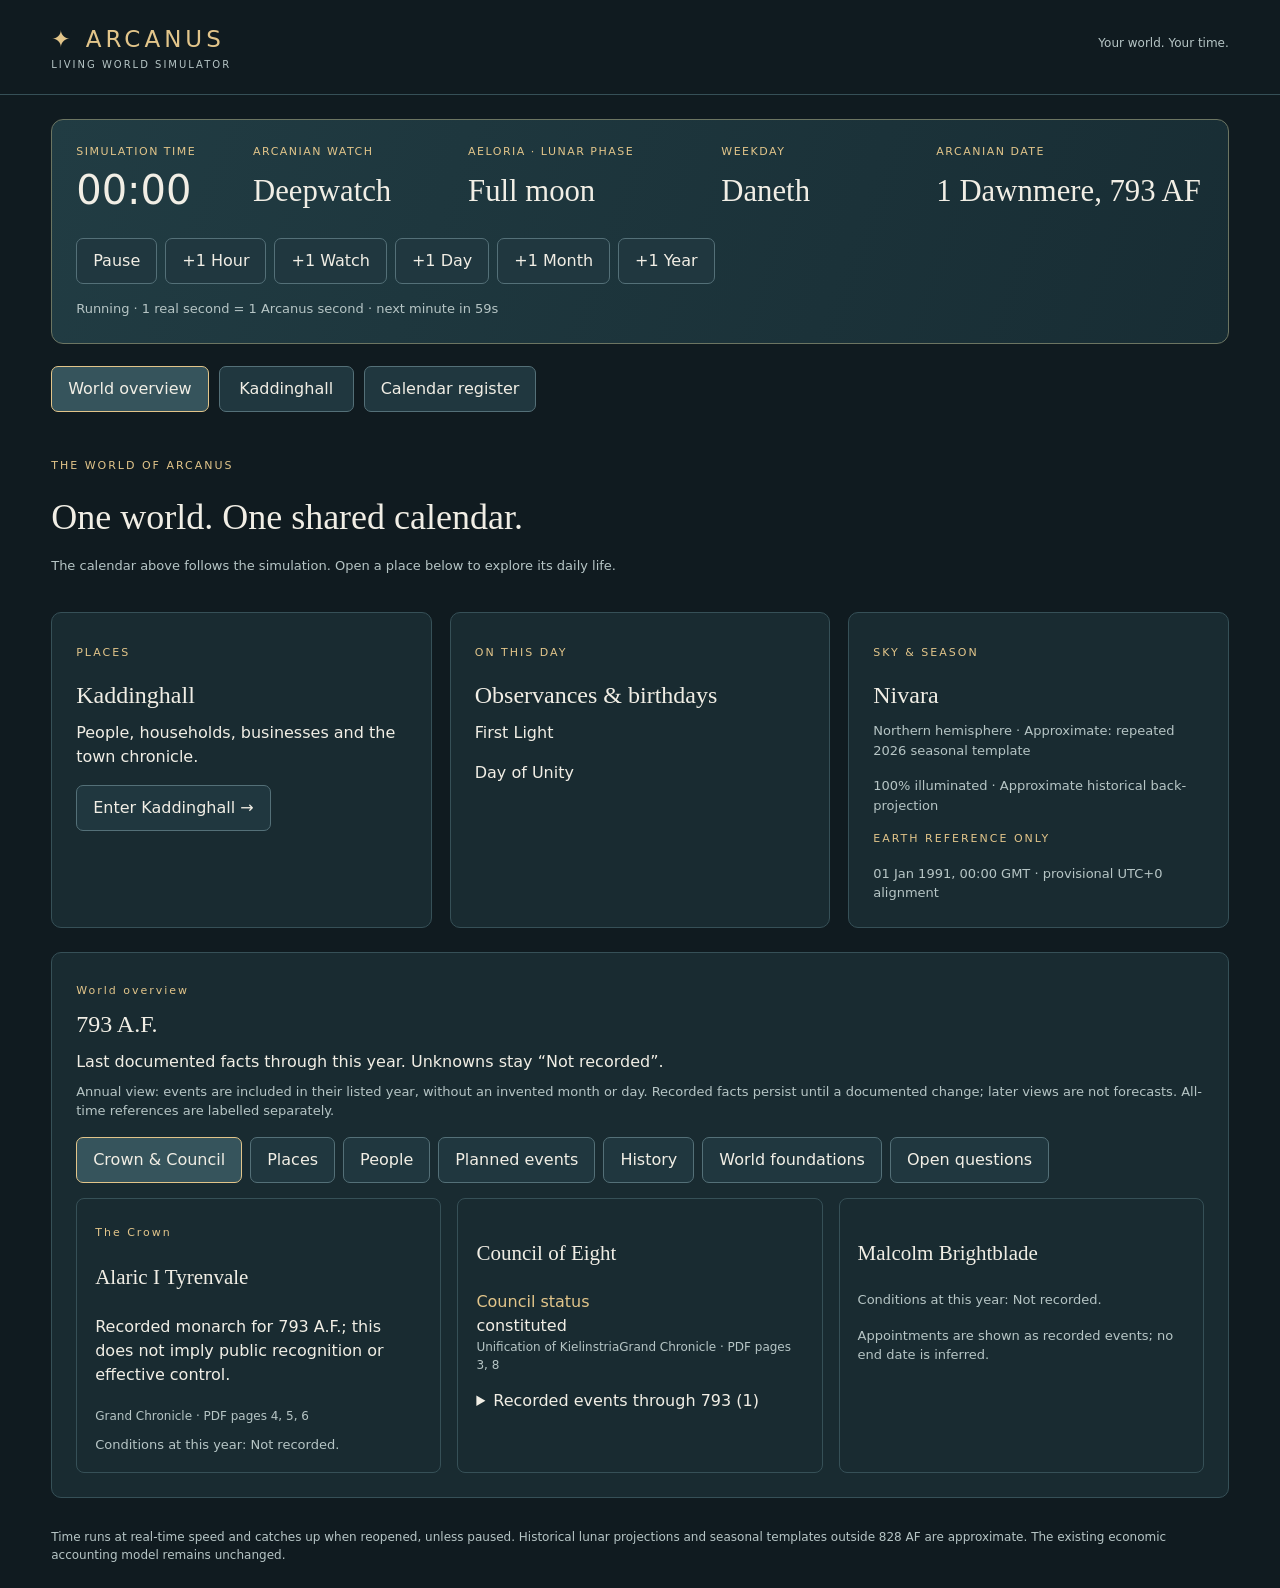
==== commit db234a83: "Enable real-time simulation clock with pause, resume and offline catch-up" ====
--- a/index.html
+++ b/index.html
@@ -30,7 +30,7 @@
 <div><dt>Aeloria · lunar phase</dt><dd id="world-moon">Loading…</dd></div>
 <div><dt>Weekday</dt><dd id="world-weekday">Loading…</dd></div>
 <div><dt>Arcanian date</dt><dd id="world-date">Loading…</dd></div>
-</dl><div class="step-controls" aria-label="Advance simulation time"><button disabled data-step="60" data-unit="minutes">+1 Hour</button><button disabled data-step="180" data-unit="minutes">+1 Watch</button><button disabled data-step="1440" data-unit="minutes">+1 Day</button><button disabled data-step="1" data-unit="months">+1 Month</button><button disabled data-step="12" data-unit="months">+1 Year</button></div><p id="clock-status">Connecting to the saved simulation calendar…</p></section>
+</dl><div class="step-controls" aria-label="Advance simulation time"><button id="world-pause" disabled>Pause</button><button disabled data-step="60" data-unit="minutes">+1 Hour</button><button disabled data-step="180" data-unit="minutes">+1 Watch</button><button disabled data-step="1440" data-unit="minutes">+1 Day</button><button disabled data-step="1" data-unit="months">+1 Month</button><button disabled data-step="12" data-unit="months">+1 Year</button></div><p id="clock-status">Connecting to the saved simulation calendar…</p></section>
 <p id="local-save-note" class="muted" role="status"></p><p id="world-error" role="alert">Starting the simulator. If this message remains, open the single-file edition in your normal web browser.</p>
 <nav class="main-nav" aria-label="World sections"><button id="nav-world" aria-pressed="true">World overview</button><button id="nav-town" aria-pressed="false">Kaddinghall</button><button id="nav-register" aria-pressed="false">Calendar register</button></nav>
 <section id="view-world"><div class="intro"><p class="eyebrow">THE WORLD OF ARCANUS</p><h1>One world. One shared calendar.</h1><p class="muted">The calendar above follows the simulation. Open a place below to explore its daily life.</p></div><div class="cards"><article class="card"><p class="eyebrow">PLACES</p><h2>Kaddinghall</h2><p>People, households, businesses and the town chronicle.</p><button id="open-town">Enter Kaddinghall →</button></article><article class="card"><p class="eyebrow">ON THIS DAY</p><h2>Observances & birthdays</h2><div id="today-events">Loading the current date…</div></article><article class="card"><p class="eyebrow">SKY & SEASON</p><h2 id="season">Loading…</h2><p id="season-detail" class="muted"></p><p id="moon-detail" class="muted"></p><p class="eyebrow">EARTH REFERENCE ONLY</p><p id="earth-reference" class="muted"></p></article></div><section class="card"><div id="canon-state"></div></section></section>
@@ -51,13 +51,13 @@
       <button role="tab" id="tab-chronicle" aria-controls="view-chronicle" aria-selected="false" tabindex="-1">Chronicle</button>
     </nav>
   </div>
-  <section class="panel" aria-labelledby="calendarHeading"><h2 id="calendarHeading">Arcanus calendar</h2><div id="calendarSummary" aria-live="polite"></div><p id="calendarError" role="alert"></p><button id="calendarBackup" hidden onclick="exportCalendarBackup()">Export pre-calendar backup</button><div class="button-row"><button data-world-action onclick="calendarAction(()=>advanceCalendarMinutes(60))">+1 Hour</button><button data-world-action onclick="calendarAction(()=>advanceCalendarMinutes(180))">+1 Watch</button><button data-world-action onclick="calendarAction(()=>advanceCalendarMinutes(1440))">+1 Day</button><button data-world-action onclick="advance(1)">+1 Calendar month</button><button data-world-action onclick="advance(12)">+1 Calendar year</button></div><p><a id="calendarBrowse" data-base="Calendar/index.html" href="Calendar/index.html" target="_blank" rel="noopener">Browse calendar, convert dates and search all 58 records</a></p><p class="muted">Browsing other dates does not rewind the town or change its economy. Town time moves forward only through the controls above.</p><details><summary>Calendar alignment</summary><label>Hemisphere <select id="calendarHemisphere"><option value="north">Northern</option><option value="south">Southern</option></select></label> <label>Starhaven offset from UTC, minutes <input id="calendarOffset" type="number" min="-840" max="840" step="1" value="0"></label> <button data-world-action onclick="updateCalendarSettings()">Apply alignment</button><p>UTC+0 is provisional, not established geography. No DST applies to Starhaven.</p></details><p class="muted">Compatibility: town budgets, harvests, ageing and ledgers retain their existing 30-day accounting periods and provisional economic seasonal cycle. These are not canonical calendar months or astronomical seasons. Existing balances are not recalculated.</p></section><details id="worldControls" class="panel world-controls">
+  <section class="panel" aria-labelledby="calendarHeading"><h2 id="calendarHeading">Arcanus calendar</h2><div id="calendarSummary" aria-live="polite"></div><p id="calendarError" role="alert"></p><button id="calendarBackup" hidden onclick="exportCalendarBackup()">Export pre-calendar backup</button><div class="button-row"><button data-world-action onclick="calendarAction(()=>advanceCalendarMinutes(60))">+1 Hour</button><button data-world-action onclick="calendarAction(()=>advanceCalendarMinutes(180))">+1 Watch</button><button data-world-action onclick="calendarAction(()=>advanceCalendarMinutes(1440))">+1 Day</button><button data-world-action onclick="advance(1)">+1 Calendar month</button><button data-world-action onclick="advance(12)">+1 Calendar year</button></div><p><a id="calendarBrowse" data-base="Calendar/index.html" href="Calendar/index.html" target="_blank" rel="noopener">Browse calendar, convert dates and search all 58 records</a></p><p class="muted">Browsing other dates does not rewind the town or change its economy. Town time runs continuously unless paused; the controls also allow manual forward steps.</p><details><summary>Calendar alignment</summary><label>Hemisphere <select id="calendarHemisphere"><option value="north">Northern</option><option value="south">Southern</option></select></label> <label>Starhaven offset from UTC, minutes <input id="calendarOffset" type="number" min="-840" max="840" step="1" value="0"></label> <button data-world-action onclick="updateCalendarSettings()">Apply alignment</button><p>UTC+0 is provisional, not established geography. No DST applies to Starhaven.</p></details><p class="muted">Compatibility: town budgets, harvests, ageing and ledgers retain their existing 30-day accounting periods and provisional economic seasonal cycle. These are not canonical calendar months or astronomical seasons. Existing balances are not recalculated.</p></section><details id="worldControls" class="panel world-controls">
     <summary>Time, building &amp; saves</summary>
     <div class="control-grid">
       <div><h3>Advance the world</h3><div class="button-row"><button data-world-action onclick="advance(1)">+1 Month</button><button data-world-action onclick="advance(12)">+1 Year</button></div><p class="muted help">Calendar steps advance the town only when you choose.</p><h3>Build</h3><button data-world-action onclick="buildFarm()">Farm · 150 coins</button></div>
       <div><h3>World save</h3><div class="button-row"><button class="secondary" onclick="exportSave()">Export save</button><button class="secondary" onclick="document.getElementById('file').click()">Import save</button></div><input hidden type="file" id="file" accept="application/json,.json"><p id="saveStatus" class="muted" role="status"></p><details class="reset-control"><summary>Start over</summary><p class="muted">Export your save first if you want to keep this town.</p><button class="secondary" onclick="resetWorld()">Reset world</button></details></div>
     </div>
-    <details class="help"><summary>How the clock works</summary><p id="nextDay" class="muted"></p><p class="muted">Campaign time is manual. The named Gregorian-length calendar is saved with the town. No elapsed real-world time is processed on opening, importing or returning. Daily economic steps still settle in legacy 30-day accounting periods.</p></details>
+    <details class="help"><summary>How the clock works</summary><p id="nextDay" class="muted"></p><p class="muted">The named Gregorian-length calendar runs at one real second per Arcanus second. It catches up on opening, importing or returning. Pause freezes time, including while closed. Daily economic steps still settle in legacy 30-day accounting periods.</p></details>
   </details>
 
   <section id="view-overview" class="view" role="tabpanel" aria-labelledby="tab-overview" tabindex="0">
@@ -96,7 +96,7 @@
   <footer>Provisional population and economics. Simulation events are not canon. Autosaves on this device; Export/Import moves saves between devices. · v1.10.0</footer>
 </div></div></section>
 <section id="view-register" class="card" hidden><h1>Calendar register</h1><p id="register-year"></p><label for="event-search">Find an observance or birthday</label><input id="event-search" type="search" placeholder="Name, realm or dedication"><div class="table-wrap"><table><thead><tr><th>Date</th><th>Name</th><th>Category</th><th>Context</th></tr></thead><tbody id="event-rows"></tbody></table></div></section>
-<footer>Campaign time remains manual. Historical lunar projections and seasonal templates outside 828 AF are approximate. The existing economic accounting model remains unchanged.</footer>
+<footer>Time runs at real-time speed and catches up when reopened, unless paused. Historical lunar projections and seasonal templates outside 828 AF are approximate. The existing economic accounting model remains unchanged.</footer>
 </main><script>(()=>{try{localStorage.getItem('arcanus-kaddinghall-stage3')}catch(error){
 if(location.protocol!=='file:')throw error;
 const memory=new Map();Object.defineProperty(window,'localStorage',{configurable:true,value:{getItem:k=>memory.get(k)??null,setItem:(k,v)=>memory.set(k,String(v)),removeItem:k=>memory.delete(k)}});
@@ -289,6 +289,42 @@
   if(typeof module==='object')module.exports=api;else root.ArcanusEngine=api;
 })(globalThis);
 </script><script>/* Town adapter. Canonical dates are independent of legacy 30-day accounting buckets. */
+
+function initRealtime(){
+ if(!world.realtime)world.realtime={enabled:true,lastWallMs:Date.now(),remainderMs:0};
+}
+function validateRealtime(data){
+ const r=data.realtime;if(r===undefined)return;
+ if(!r||typeof r.enabled!=='boolean'||!Number.isSafeInteger(r.lastWallMs)||r.lastWallMs<0||!Number.isFinite(r.remainderMs)||r.remainderMs<0||r.remainderMs>=60000)throw Error('Invalid real-time clock.');
+}
+function catchUpRealtime(){
+ if(loadFailed||!world?.realtime?.enabled)return;
+ const r=world.realtime,now=Date.now();
+ if(now<=r.lastWallMs)return;
+ const elapsed=r.remainderMs+now-r.lastWallMs,minutes=Math.floor(elapsed/60000);
+ if(minutes===0)return; // The fractional elapsed time remains anchored to lastWallMs.
+ ArcanusEngine.shift(world.calendar.date,minutes); // Validate the whole catch-up before mutation.
+ const before=JSON.stringify(world),previousTransaction=saveTransaction;
+ try{
+  saveTransaction=true;r.lastWallMs=now;r.remainderMs=elapsed%60000;
+  for(let remaining=minutes;remaining>0;){const step=Math.min(remaining,366*1440);advanceCalendarMinutes(step,true);remaining-=step;}
+ }catch(error){world=JSON.parse(before);eventContext=null;throw error;}finally{saveTransaction=previousTransaction;}
+persist();
+}
+function setRealtimePaused(){
+ if(loadFailed)return;
+ catchUpRealtime();
+ const r=world.realtime,now=Date.now();
+ if(r.enabled){r.remainderMs+=Math.max(0,now-r.lastWallMs);r.enabled=false;}else r.enabled=true;
+ r.lastWallMs=now;
+ persist();render();
+}
+function realtimeSnapshot(){
+ const r=world.realtime;if(!r)return null;
+ const elapsed=r.remainderMs+(r.enabled?Math.max(0,Date.now()-r.lastWallMs):0);
+ return {enabled:r.enabled,secondsToNextMinute:60-Math.floor((elapsed%60000)/1000)};
+}
+
 function migrateCalendar(){
  const E=ArcanusEngine;
  if(!world.calendar){
@@ -302,6 +338,7 @@
  world.paused=true;
  world.livingClock.minute=world.calendar.date.hour*60+world.calendar.date.minute;
  world.version=12;
+ initRealtime();
 }
 function validateCalendar(data){
  const E=ArcanusEngine,c=data.calendar;
@@ -326,8 +363,9 @@
  const d=townDateAt(day,minute);
  return `${d.day} ${ArcanusCalendarData.months[d.month-1]} ${d.year} AF · ${String(d.hour).padStart(2,'0')}:${String(d.minute).padStart(2,'0')}`;
 }
-function advanceCalendarMinutes(minutes){
+function advanceCalendarMinutes(minutes,automatic=false){
  if(loadFailed)return;
+ if(!automatic)catchUpRealtime();
  if(!Number.isSafeInteger(minutes)||minutes<1||minutes>366*1440)throw Error('Advance between one minute and one year at a time.');
  const E=ArcanusEngine,target=E.shift(world.calendar.date,minutes);
  const before=JSON.stringify(world),oldMinute=world.livingClock.minute,days=Math.floor((oldMinute+minutes)/1440);
@@ -336,13 +374,14 @@
   // Existing routines are condensed for multi-day steps; each economy day runs once.
   simulateDays(days,false);
   world.calendar.date=target;world.livingClock.minute=target.hour*60+target.minute;
-  addEvent(`Manual calendar advance: ${minutes} minutes (${days} day boundaries).`);
+  if(!automatic||days>0)addEvent(`${automatic?'Real-time catch-up':'Manual calendar advance'}: ${minutes} minutes (${days} day boundaries).`);
   validateSave(world);
  }catch(err){world=JSON.parse(before);eventContext=null;throw err;}
  populationRenderKey='';lastLedgerRenderKey=null;innRenderKey='';persist();render();
 }
 function advanceCalendarMonths(months){
  if(loadFailed)return;
+ catchUpRealtime();
  if(!Number.isInteger(months)||months<1||months>12)throw Error('Choose 1–12 calendar months.');
  const E=ArcanusEngine,target=E.shiftMonth(world.calendar.date,months);
  advanceCalendarMinutes((E.toStamp(target)-E.toStamp(world.calendar.date))/E.MINUTE);
@@ -353,9 +392,9 @@
  const E=ArcanusEngine,C=ArcanusCalendarData,c=world.calendar,d=c.date,w=E.watch(d),s=E.season(d,c.hemisphere,c.offset),m=E.moon(d,c.offset);
  $('date').textContent=`${C.weekdays[E.weekday(d)]} · ${d.day} ${C.months[d.month-1]} ${d.year} AF`;
  $('liveTime').textContent=`${String(d.hour).padStart(2,'0')}:${String(d.minute).padStart(2,'0')} · ${w.name}`;
- $('clockStatus').textContent='Manual campaign time · Starhaven standard · no DST';
- $('pauseButton').hidden=true;
- $('nextDay').textContent='Time advances only through your controls. Closing or reopening the simulator advances nothing.';
+ $('clockStatus').textContent=world.realtime?.enabled?'Running · 1 real second = 1 Arcanus second':'Paused · time will not advance while away';
+ $('pauseButton').hidden=false;$('pauseButton').textContent=world.realtime?.enabled?'Pause world':'Resume world';
+ $('nextDay').textContent='When running, elapsed real time advances the simulation, including while closed. Pause freezes time until you resume. Starhaven has no DST.';
  host.replaceChildren();
  const add=(text,cls)=>{const p=document.createElement('p');p.textContent=text;if(cls)p.className=cls;host.append(p)};
  add(`${s.name} (${c.hemisphere==='north'?'northern':'southern'}) · Aeloria: ${m.name}, ${Math.round(m.illumination*100)}% illuminated`);
@@ -376,7 +415,7 @@
  if(loadFailed)return;
  calendarAction(()=>{const hemisphere=$('calendarHemisphere').value,raw=$('calendarOffset').value;if(raw.trim()==='')throw Error('Enter a UTC offset in minutes.');const offset=Number(raw);ArcanusEngine.season(world.calendar.date,hemisphere,offset);world.calendar.hemisphere=hemisphere;world.calendar.offset=offset;world.calendar.offsetConfirmed=true;persist();render();});
 }
-</script><script>const BUILD_ID='v1.10.0 · Arcanus Calendar';
+</script><script>const BUILD_ID='v1.12.0 · Running World Clock';
 const KEY='arcanus-kaddinghall-stage3';
 const DAY=86400000, DAYS_PER_MONTH=30;
 const ukDate=()=>new Intl.DateTimeFormat('en-CA',{timeZone:'Europe/London',year:'numeric',month:'2-digit',day:'2-digit'}).format(new Date());
@@ -728,7 +767,7 @@
   eventContext=null;
  }
 }
-function catchUp(){ /* Manual calendar: no wall-clock catch-up, including on import. */ }
+function catchUp(){catchUpRealtime()}
 function render(){
  const build=$('buildStatus');if(build)build.textContent='Running '+BUILD_ID;
  for(const id of ['pop','food','gold','farms'])$(id).textContent=world[id].toLocaleString('en-GB');
@@ -1175,9 +1214,10 @@
 
 function advance(n){calendarAction(()=>advanceCalendarMonths(n));}
 function buildFarm(){if(loadFailed)return;catchUp();if(world.gold<150)return;world.gold-=150;world.farms++;addEvent('A new farm was constructed (simulation event).');persist();render()}
-function togglePause(){ /* Retained for old UI callers; automatic time is disabled. */ }
+function togglePause(){calendarAction(()=>setRealtimePaused())}
 function exportSave(){if(!loadFailed)catchUp();const blob=new Blob([loadFailed?(recoveryRaw??localStorage.getItem(KEY)??''):JSON.stringify(world,null,2)],{type:'application/json'}),url=URL.createObjectURL(blob),a=document.createElement('a');a.href=url;a.download=loadFailed?'kaddinghall-recovery.json':'kaddinghall-save.json';a.click();setTimeout(()=>URL.revokeObjectURL(url),1000)}
 function validateSave(data){
+ validateRealtime(data);
  if(data?.version===12)validateCalendar(data);
  if(!data||![1,2,3,4,5,6,7,8,9,10,11,12].includes(data.version)||!['month','pop','food','farms'].every(k=>Number.isFinite(data[k])&&data[k]>=0)||!Number.isFinite(data.gold)||!['month','pop','farms'].every(k=>Number.isSafeInteger(data[k]))||!Array.isArray(data.events)||!data.events.every(e=>typeof e==='string'))throw Error('Invalid world data');
  if(data.version>=8&&(!data.timber||!data.population||!Number.isSafeInteger(data.lastUKDay)||!Number.isFinite(data.lastUpdated)||typeof data.paused!=='boolean'||!Number.isInteger(data.day)||data.day<1||data.day>30))throw Error('Incomplete modern save or invalid clock');
@@ -1315,21 +1355,24 @@
 </script><script>/* Same-document adapter: exposes the existing town clock without an iframe handshake. */
 (()=>{
  const subscribers=new Set();
- function read(){return {channel:'arcanus-calendar',kind:'state',calendar:!loadFailed&&world?.calendar?JSON.parse(JSON.stringify(world.calendar)):null,error:loadFailed?($('saveStatus').textContent||'The saved simulation needs recovery. Open Kaddinghall for recovery controls.'):null};}
+ function read(){return {channel:'arcanus-calendar',kind:'state',calendar:!loadFailed&&world?.calendar?JSON.parse(JSON.stringify(world.calendar)):null,realtime:!loadFailed&&world?realtimeSnapshot():null,error:loadFailed?($('saveStatus').textContent||'The saved simulation needs recovery. Open Kaddinghall for recovery controls.'):null};}
  function notify(){const state=read();for(const listener of subscribers)listener(state);}
  const previousRender=render;
  render=function(){previousRender();notify();};
- window.ArcanusWorldClock={read,subscribe(listener){subscribers.add(listener);return()=>subscribers.delete(listener)},advance(unit,amount){
+ window.ArcanusWorldClock={read,togglePause:setRealtimePaused,subscribe(listener){subscribers.add(listener);return()=>subscribers.delete(listener)},advance(unit,amount){
   if(loadFailed)throw Error('The saved simulation needs recovery before time can advance.');
   if(unit==='minutes'&&[60,180,1440].includes(amount))advanceCalendarMinutes(amount);
   else if(unit==='months'&&[1,12].includes(amount))advanceCalendarMonths(amount);
   else throw Error('Unsupported calendar step.');
  }};
+ setInterval(()=>{if(loadFailed)return;try{catchUpRealtime();notify();}catch(error){world.realtime.enabled=false;persist();$('calendarError').textContent=error.message;notify();}},1000);
+ window.addEventListener('pagehide',()=>{if(!loadFailed){try{catchUpRealtime();persist();}catch{}}});
 })();
-</script><script>/* World-screen presentation only. No separate clock, calendar arithmetic or event copies. */
+</script><script>
+/* World-screen presentation only. No separate clock, calendar arithmetic or event copies. */
 (()=>{
  const E=ArcanusEngine,C=ArcanusCalendarData,$=id=>document.getElementById(id),pad=n=>String(n).padStart(2,'0');
- const clock=window.ArcanusWorldClock;let calendar=null;
+ const clock=window.ArcanusWorldClock;let calendar=null,realtime=null;
  const send=message=>{try{if(message.kind==='read')receive(clock.read());else if(message.kind==='advance')clock.advance(message.unit,message.amount);}catch(e){text('world-error',e.message);}};
  function text(id,value){$(id).textContent=value;}
  function render(){
@@ -1346,7 +1389,8 @@
   const today=E.eventsOn(d);$('today-events').replaceChildren();
   if(!today.length)$('today-events').textContent='No registered observances or birthdays today.';
   for(const event of today){const p=document.createElement('p');p.textContent=event.name+(event.type==='birthday'?' · Birthday':'');$('today-events').append(p);}
-  text('clock-status','Shared simulation time · advances only through your controls');
+  text('clock-status',realtime?.enabled?`Running · 1 real second = 1 Arcanus second · next minute in ${realtime.secondsToNextMinute}s`:'Paused · no time passes while away');
+  text('world-pause',realtime?.enabled?'Pause':'Resume');$('world-pause').disabled=false;
   document.querySelectorAll('[data-step]').forEach(button=>button.disabled=false);
   if(window.renderCanonYear)window.renderCanonYear(d.year);
   renderRegister();
@@ -1361,13 +1405,14 @@
  function receive(message){
   if(message.error){text('world-error',message.error);text('clock-status','Simulation needs recovery — open Kaddinghall below.');return;}
   if(!message.calendar){text('world-error','The saved simulation has no calendar. Open Kaddinghall for recovery controls.');return;}
-  try{E.validate(message.calendar.date);E.earthStamp(message.calendar.date,message.calendar.offset);calendar=message.calendar;text('world-error','');render();}catch(e){text('world-error',e.message);}
+  try{E.validate(message.calendar.date);E.earthStamp(message.calendar.date,message.calendar.offset);calendar=message.calendar;realtime=message.realtime;text('world-error','');render();}catch(e){text('world-error',e.message);}
  }
  function selectView(name){
   for(const id of ['world','town','register']){$('view-'+id).hidden=id!==name;$('nav-'+id).setAttribute('aria-pressed',String(id===name));}
  }
  for(const id of ['world','town','register'])$('nav-'+id).onclick=()=>selectView(id);
  $('open-town').onclick=()=>selectView('town');
+ $('world-pause').onclick=()=>{try{clock.togglePause()}catch(e){text('world-error',e.message)}};
  document.querySelectorAll('[data-step]').forEach(button=>button.onclick=()=>{if(!calendar)return;text('world-error','');send({kind:'advance',unit:button.dataset.unit,amount:Number(button.dataset.step)});});
  $('event-search').addEventListener('input',renderRegister);
  clock.subscribe(receive);
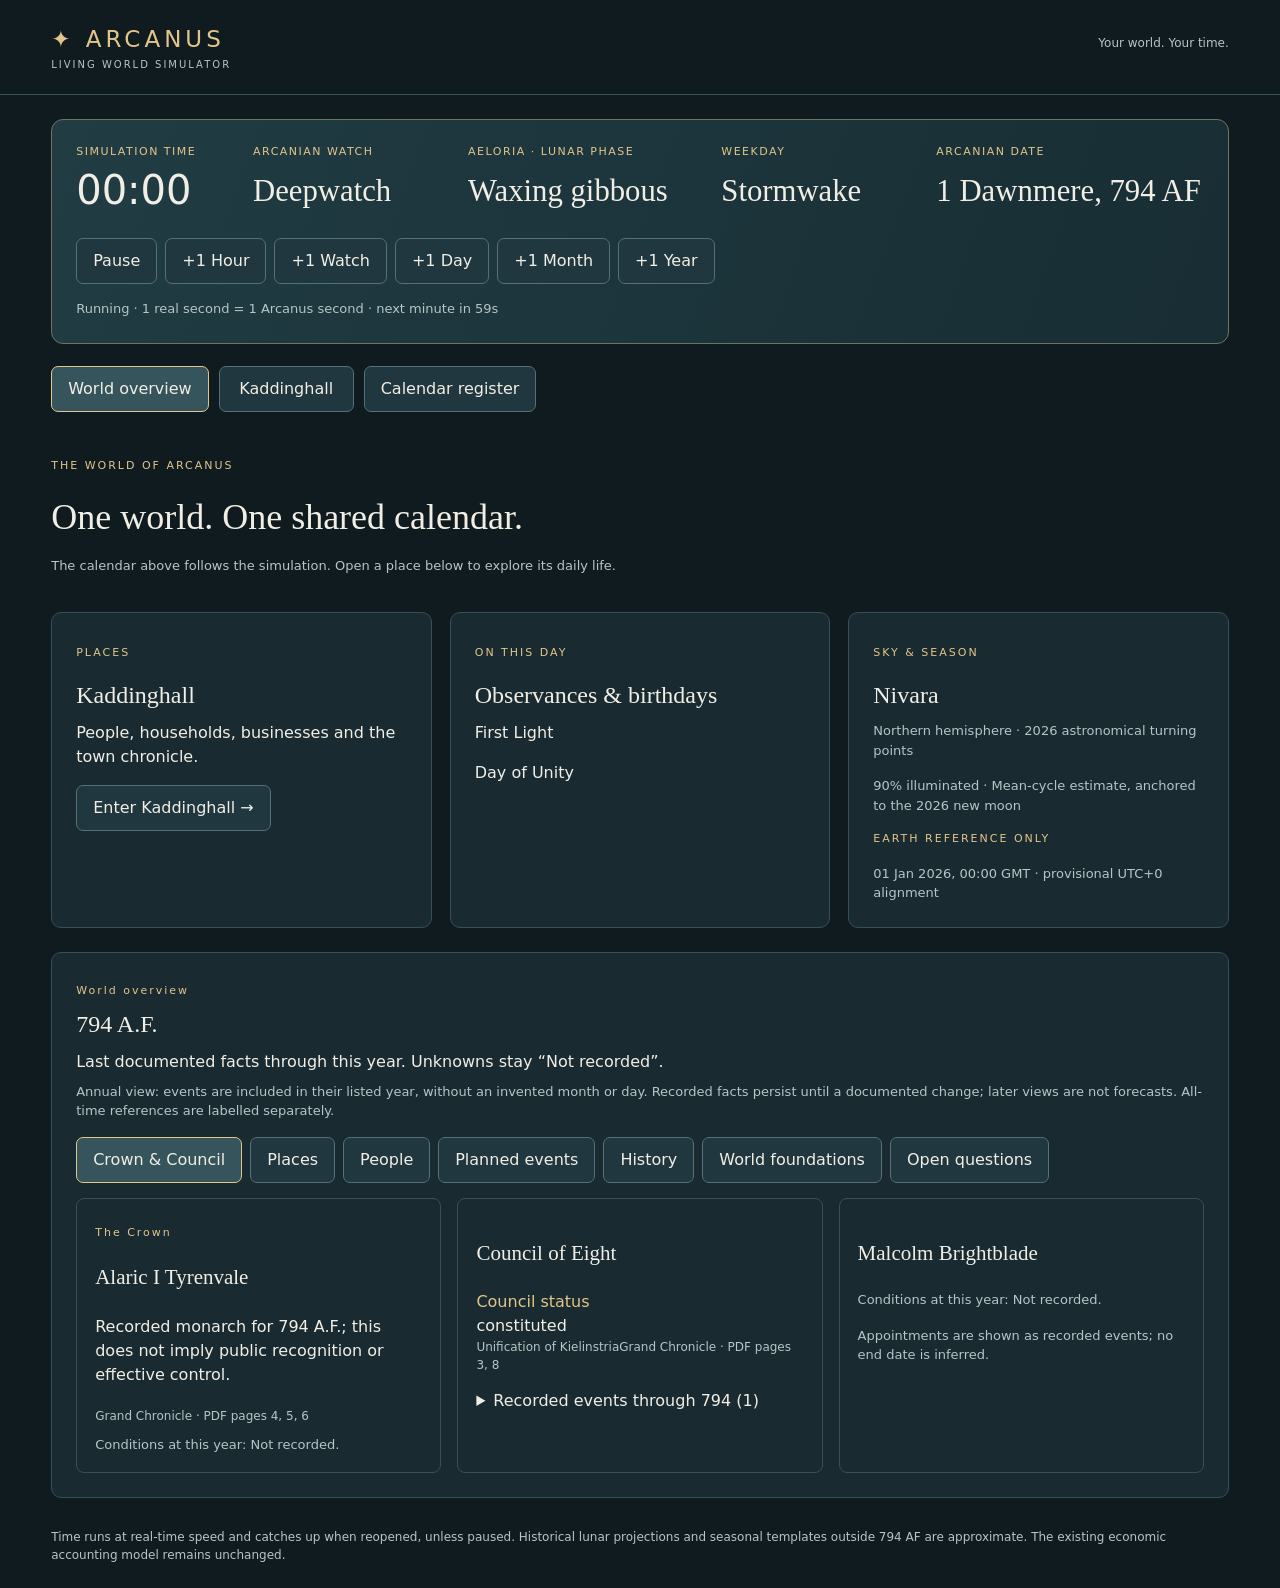
==== commit f6d8d3e5: "Align 2026 with 794 AF and preserve saved world on calendar migration" ====
--- a/index.html
+++ b/index.html
@@ -96,7 +96,7 @@
   <footer>Provisional population and economics. Simulation events are not canon. Autosaves on this device; Export/Import moves saves between devices. · v1.10.0</footer>
 </div></div></section>
 <section id="view-register" class="card" hidden><h1>Calendar register</h1><p id="register-year"></p><label for="event-search">Find an observance or birthday</label><input id="event-search" type="search" placeholder="Name, realm or dedication"><div class="table-wrap"><table><thead><tr><th>Date</th><th>Name</th><th>Category</th><th>Context</th></tr></thead><tbody id="event-rows"></tbody></table></div></section>
-<footer>Time runs at real-time speed and catches up when reopened, unless paused. Historical lunar projections and seasonal templates outside 828 AF are approximate. The existing economic accounting model remains unchanged.</footer>
+<footer>Time runs at real-time speed and catches up when reopened, unless paused. Historical lunar projections and seasonal templates outside 794 AF are approximate. The existing economic accounting model remains unchanged.</footer>
 </main><script>(()=>{try{localStorage.getItem('arcanus-kaddinghall-stage3')}catch(error){
 if(location.protocol!=='file:')throw error;
 const memory=new Map();Object.defineProperty(window,'localStorage',{configurable:true,value:{getItem:k=>memory.get(k)??null,setItem:(k,v)=>memory.set(k,String(v)),removeItem:k=>memory.delete(k)}});
@@ -192,7 +192,7 @@
     weekdays: ['Lunareth','Daneth','Stoneward','Stormwake','Kielday','Starwatch','Dawnrest'],
     watches: ['Deepwatch','First Stirring','Dawnwake','Rising Light','Highsun','Waning Light','Duskfall','Nightwatch'],
     seasons: ['Verdantia','Solara','Aurumn','Nivara'],
-    yearOffset:1198, lunarPeriodDays:29.53059,
+    yearOffset:1232, lunarPeriodDays:29.53059,
     eventStatus:'Canonical register supplied by the user: 50 annual observances, The Hidden Dawn, seven birthdays.',
     // UTC offset is deliberately unset. Calendar arithmetic uses a neutral civil timeline.
     starhavenUtcOffsetMinutes:null,
@@ -261,12 +261,12 @@
   function fromEarth(iso,offset=0){offsetCheck(offset);if(!/^\d{4}-\d{2}-\d{2}T\d{2}:\d{2}(?::\d{2})?Z$/.test(iso))throw Error('Use an explicit UTC date and time.');const ms=Date.parse(iso);if(!Number.isFinite(ms))throw Error('Invalid Earth date.');const normalized=new Date(ms).toISOString().slice(0,16);if(normalized!==iso.slice(0,16))throw Error('Invalid Earth date.');return fromStamp(ms+offset*MINUTE);}
   function moon(d,offset=0){const t=earthStamp(d,offset),period=C.lunarPeriodDays*DAY,age=mod(t-Date.parse(A.lunarEpoch),period)/DAY, fraction=age/C.lunarPeriodDays;
     const names=['New moon','Waxing crescent','First quarter','Waxing gibbous','Full moon','Waning gibbous','Last quarter','Waning crescent'];
-    return {age,fraction,illumination:(1-Math.cos(2*Math.PI*fraction))/2,name:names[Math.round(fraction*8)%8],nextNew:t+(C.lunarPeriodDays-age)*DAY,quality:d.year<828?'Approximate historical back-projection':d.year===828?'Mean-cycle estimate, anchored to the 2026 new moon':'Approximate forward projection'};
+    return {age,fraction,illumination:(1-Math.cos(2*Math.PI*fraction))/2,name:names[Math.round(fraction*8)%8],nextNew:t+(C.lunarPeriodDays-age)*DAY,quality:d.year<794?'Approximate historical back-projection':d.year===794?'Mean-cycle estimate, anchored to the 2026 new moon':'Approximate forward projection'};
   }
   function season(d,hemisphere='north',offset=0){if(!['north','south'].includes(hemisphere))throw Error('Choose north or south.');const t=earthStamp(d,offset),ce=d.year+C.yearOffset;let index=3;
     A.seasonTurns.forEach((s,i)=>{if(t>=Date.UTC(ce,s.month-1,s.day,s.hour,s.minute))index=i;});
     if(hemisphere==='south')index=(index+2)%4;
-    return {name:C.seasons[index],index,quality:d.year===828?'2026 astronomical turning points':'Approximate: repeated 2026 seasonal template'};
+    return {name:C.seasons[index],index,quality:d.year===794?'2026 astronomical turning points':'Approximate: repeated 2026 seasonal template'};
   }
   function validateEvents(events){if(!Array.isArray(events)||events.length>5000)throw Error('Events must be an array of at most 5,000 entries.');const ids=new Set();return events.map(e=>{
     if(!e||typeof e.id!=='string'||!e.id.trim()||ids.has(e.id))throw Error('Each event needs a unique text id.');ids.add(e.id);
@@ -328,12 +328,24 @@
 function migrateCalendar(){
  const E=ArcanusEngine;
  if(!world.calendar){
-  const year=793+Math.floor(world.month/12),month=world.month%12+1;
+  const year=794+Math.floor(world.month/12),month=world.month%12+1;
   const day=Math.min(world.day,E.daysInMonth(year,month));
   const minute=world.livingClock.minute;
   const date={year,month,day,hour:Math.floor(minute/60),minute:minute%60};
   world.calendar={schema:1,date,anchorDate:{...date,hour:0,minute:0},anchorDay:worldDay(),hemisphere:'north',offset:0,offsetConfirmed:false,
    migration:{legacyMonth:world.month,legacyDay:world.day,clamped:day!==world.day}};
+ }
+ // Rebase the active simulation clock once, without replaying or resetting town economics.
+ // The original save is backed up before this migration in start().
+ if(world.calendar.alignmentVersion!==2026){
+  const c=world.calendar,previous={...c.date};
+  const day=Math.min(previous.day,E.daysInMonth(794,previous.month));
+  c.date={...previous,year:794,day};
+  c.anchorDay=worldDay();
+  c.anchorDate={...c.date,hour:0,minute:0};
+  c.alignmentVersion=2026;
+  c.previousAlignmentDate=previous;
+  if(world.realtime){world.realtime.lastWallMs=Date.now();world.realtime.remainderMs=0;}
  }
  world.paused=true;
  world.livingClock.minute=world.calendar.date.hour*60+world.calendar.date.minute;
@@ -422,7 +434,7 @@
 const ukParts=()=>Object.fromEntries(new Intl.DateTimeFormat('en-GB',{timeZone:'Europe/London',year:'numeric',month:'2-digit',day:'2-digit'}).formatToParts(new Date()).filter(x=>x.type!=='literal').map(x=>[x.type,Number(x.value)]));
 const ukDayNumber=()=>{const p=ukParts();return Math.floor(Date.UTC(p.year,p.month-1,p.day)/DAY)};
 const ukTime=()=>new Intl.DateTimeFormat('en-GB',{timeZone:'Europe/London',hour:'2-digit',minute:'2-digit',second:'2-digit',hourCycle:'h23'}).format(new Date());
-const initial=()=>({version:7,foodModel:1,month:0,day:1,pop:3000,food:12000,gold:5000,farms:80,events:[],paused:true,calendar:{schema:1,date:{year:793,month:1,day:1,hour:0,minute:0},anchorDate:{year:793,month:1,day:1,hour:0,minute:0},anchorDay:0,hemisphere:'north',offset:0,offsetConfirmed:false},lastUpdated:Date.now(),lastUKDay:ukDayNumber()});
+const initial=()=>({version:7,foodModel:1,month:0,day:1,pop:3000,food:12000,gold:5000,farms:80,events:[],paused:true,calendar:{schema:1,date:{year:794,month:1,day:1,hour:0,minute:0},anchorDate:{year:794,month:1,day:1,hour:0,minute:0},anchorDay:0,hemisphere:'north',offset:0,offsetConfirmed:false},lastUpdated:Date.now(),lastUKDay:ukDayNumber()});
 let world, loadFailed=false, saveTransaction=false, recoveryRaw=null;
 const $=id=>document.getElementById(id);
 function persist(){if(loadFailed||saveTransaction)return;try{localStorage.setItem(KEY,JSON.stringify(world));$('saveStatus').textContent='Autosaved on this device.'}catch(err){$('saveStatus').textContent='Autosave failed. Export your save to keep your progress.'}}
@@ -1300,7 +1312,16 @@
 function start(){
  $('buildStatus').textContent='Running '+BUILD_ID;
  saveTransaction=true;
- try{recoveryRaw=localStorage.getItem(KEY);world=recoveryRaw!==null?JSON.parse(recoveryRaw):initial();validateSave(world);migrateWorld();catchUp();migrateInn();validateSave(world)}
+ try{
+  recoveryRaw=localStorage.getItem(KEY);
+  world=recoveryRaw!==null?JSON.parse(recoveryRaw):initial();
+  validateSave(world);
+  if(recoveryRaw!==null&&world.calendar?.alignmentVersion!==2026){
+   const backupKey=KEY+'-before-2026-794-alignment';
+   if(localStorage.getItem(backupKey)===null)localStorage.setItem(backupKey,recoveryRaw);
+  }
+  migrateWorld();catchUp();migrateInn();validateSave(world)
+ }
  catch(err){loadFailed=true;$('worldControls').open=true;$('saveStatus').textContent='Save could not be loaded: '+err.message+'. Time and building controls are disabled. Export save preserves the original data; import a backup or reset to recover.';}
  finally{saveTransaction=false;updateRecoveryControls()}
  if(!loadFailed){if(recoveryRaw!==null&&JSON.parse(recoveryRaw).version<12){try{const backupKey=KEY+'-before-calendar-v12';if(localStorage.getItem(backupKey)===null)localStorage.setItem(backupKey,recoveryRaw)}catch(e){loadFailed=true;$('saveStatus').textContent='Could not preserve the pre-calendar save. Export recovery before retrying.';updateRecoveryControls();return;}}recoveryRaw=null;persist();render()}
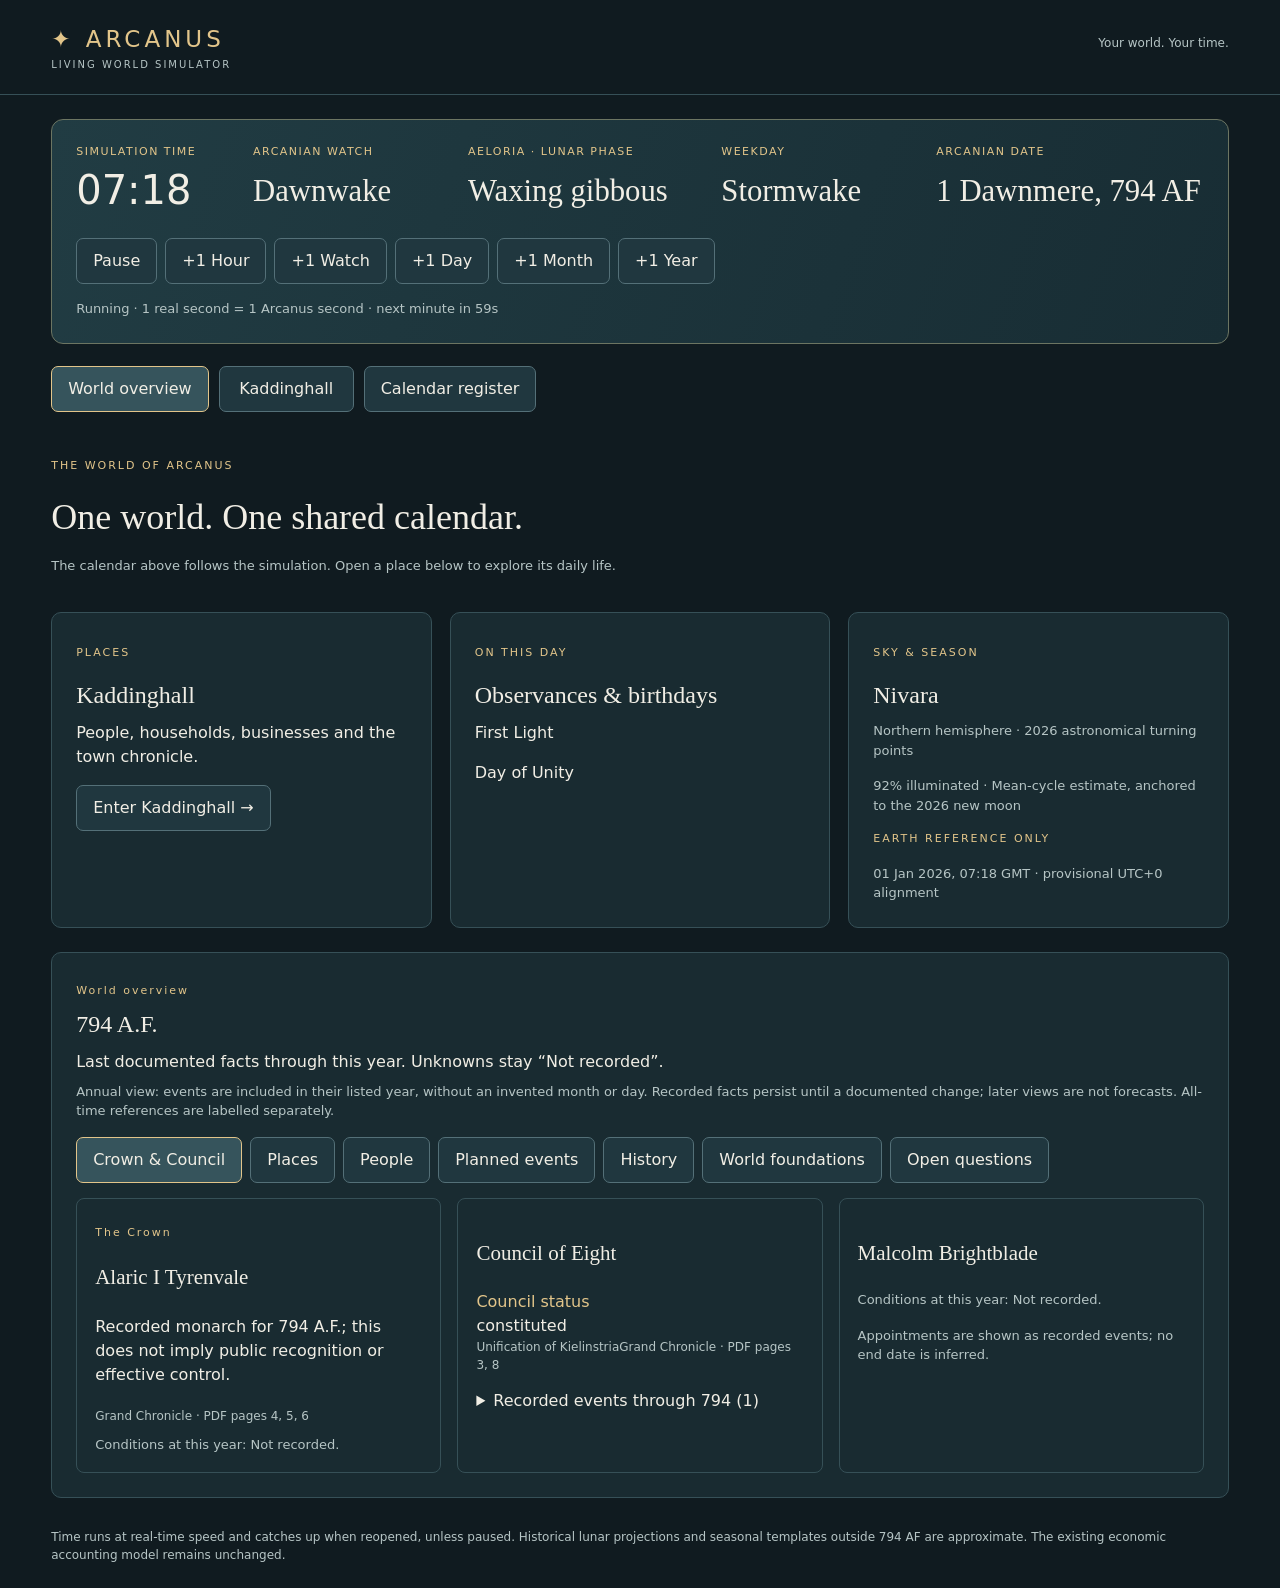
==== commit 9592e422: "Synchronise Arcanus clock time of day with UK GMT/BST" ====
--- a/index.html
+++ b/index.html
@@ -297,8 +297,36 @@
  const r=data.realtime;if(r===undefined)return;
  if(!r||typeof r.enabled!=='boolean'||!Number.isSafeInteger(r.lastWallMs)||r.lastWallMs<0||!Number.isFinite(r.remainderMs)||r.remainderMs<0||r.remainderMs>=60000)throw Error('Invalid real-time clock.');
 }
+// The UK civil clock is authoritative for the displayed time of day.
+// The Arcanus calendar date remains independent of the Gregorian date.
+function ukClockParts(now=Date.now()){
+ const parts=new Intl.DateTimeFormat('en-GB',{timeZone:'Europe/London',hour:'2-digit',minute:'2-digit',hourCycle:'h23'}).formatToParts(new Date(now));
+ const number=type=>Number(parts.find(part=>part.type===type).value);
+ return {hour:number('hour'),minute:number('minute')};
+}
+function syncUKTimeOfDay(){
+ if(loadFailed||!world?.calendar||!world?.realtime?.enabled)return false;
+ const uk=ukClockParts(),c=world.calendar,previous=c.date;
+ if(previous.hour===uk.hour&&previous.minute===uk.minute)return false;
+ // Only rebase the time of day: never replace the saved Arcanus date.
+ // Reset the calendar anchor so manual and automatic advances stay valid.
+ c.date={...previous,hour:uk.hour,minute:uk.minute};
+ c.anchorDay=worldDay();
+ c.anchorDate={...c.date,hour:0,minute:0};
+ world.livingClock.minute=uk.hour*60+uk.minute;
+ world.realtime.lastWallMs=Date.now();
+ world.realtime.remainderMs=0;
+ validateSave(world);
+ persist();
+ render();
+ return true;
+}
 function catchUpRealtime(){
  if(loadFailed||!world?.realtime?.enabled)return;
+ if(world.calendar?.ukClockSync===true){
+  syncUKTimeOfDay();
+  return;
+ }
  const r=world.realtime,now=Date.now();
  if(now<=r.lastWallMs)return;
  const elapsed=r.remainderMs+now-r.lastWallMs,minutes=Math.floor(elapsed/60000);
@@ -317,6 +345,7 @@
  const r=world.realtime,now=Date.now();
  if(r.enabled){r.remainderMs+=Math.max(0,now-r.lastWallMs);r.enabled=false;}else r.enabled=true;
  r.lastWallMs=now;
+ if(r.enabled&&world.calendar?.ukClockSync)syncUKTimeOfDay();
  persist();render();
 }
 function realtimeSnapshot(){
@@ -345,6 +374,15 @@
   c.anchorDate={...c.date,hour:0,minute:0};
   c.alignmentVersion=2026;
   c.previousAlignmentDate=previous;
+  if(world.realtime){world.realtime.lastWallMs=Date.now();world.realtime.remainderMs=0;}
+ }
+ // Enable UK time synchronisation once, without changing the Arcanus calendar date.
+ if(world.calendar.ukClockSync!==true){
+  world.calendar.ukClockSync=true;
+  const uk=ukClockParts();
+  world.calendar.date={...world.calendar.date,hour:uk.hour,minute:uk.minute};
+  world.calendar.anchorDay=worldDay();
+  world.calendar.anchorDate={...world.calendar.date,hour:0,minute:0};
   if(world.realtime){world.realtime.lastWallMs=Date.now();world.realtime.remainderMs=0;}
  }
  world.paused=true;
@@ -404,9 +442,9 @@
  const E=ArcanusEngine,C=ArcanusCalendarData,c=world.calendar,d=c.date,w=E.watch(d),s=E.season(d,c.hemisphere,c.offset),m=E.moon(d,c.offset);
  $('date').textContent=`${C.weekdays[E.weekday(d)]} · ${d.day} ${C.months[d.month-1]} ${d.year} AF`;
  $('liveTime').textContent=`${String(d.hour).padStart(2,'0')}:${String(d.minute).padStart(2,'0')} · ${w.name}`;
- $('clockStatus').textContent=world.realtime?.enabled?'Running · 1 real second = 1 Arcanus second':'Paused · time will not advance while away';
+ $('clockStatus').textContent=world.realtime?.enabled?'Running · synchronised to UK local time (GMT/BST)':'Paused · time will not advance while away';
  $('pauseButton').hidden=false;$('pauseButton').textContent=world.realtime?.enabled?'Pause world':'Resume world';
- $('nextDay').textContent='When running, elapsed real time advances the simulation, including while closed. Pause freezes time until you resume. Starhaven has no DST.';
+ $('nextDay').textContent='When running, the clock follows UK local time, including GMT/BST. The Arcanus date remains independent. Pause freezes the displayed time.';
  host.replaceChildren();
  const add=(text,cls)=>{const p=document.createElement('p');p.textContent=text;if(cls)p.className=cls;host.append(p)};
  add(`${s.name} (${c.hemisphere==='north'?'northern':'southern'}) · Aeloria: ${m.name}, ${Math.round(m.illumination*100)}% illuminated`);
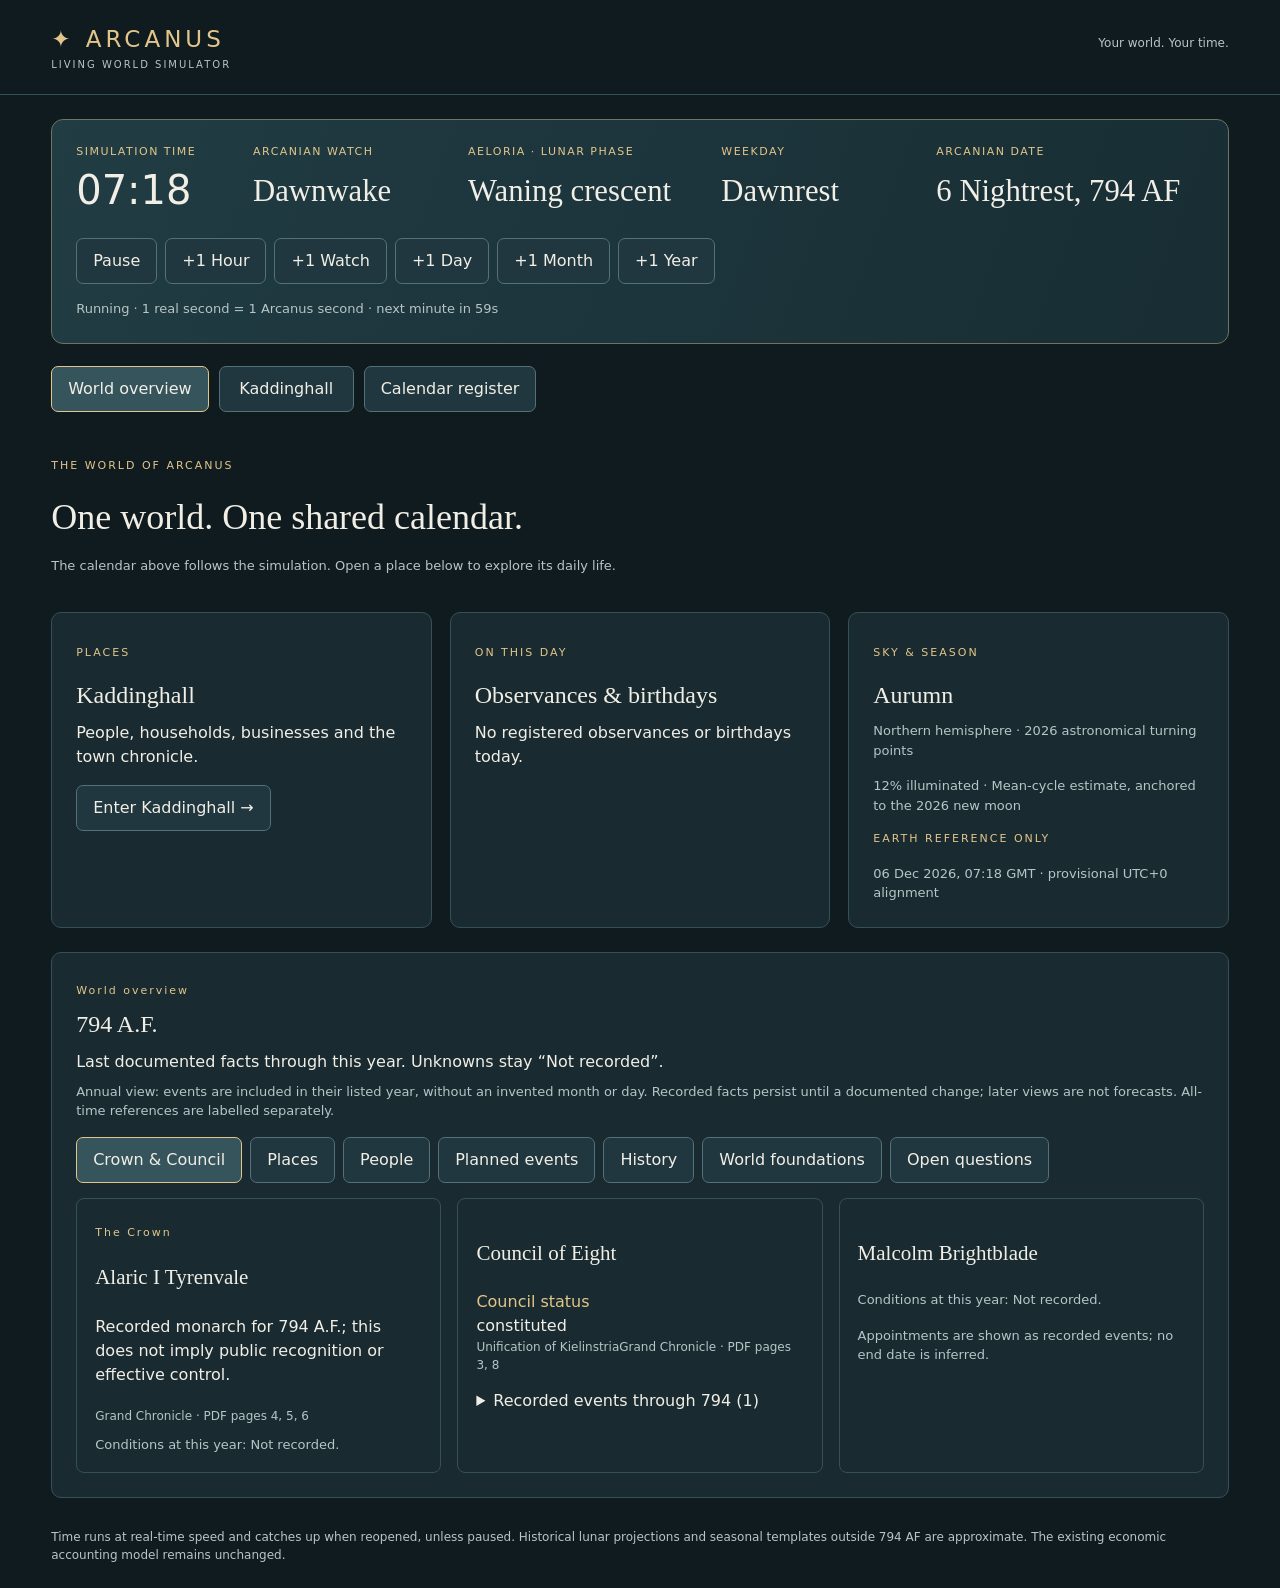
==== commit 579b9b34: "Synchronise Arcanian date and time with UK civil calendar" ====
--- a/index.html
+++ b/index.html
@@ -299,26 +299,35 @@
 }
 // The UK civil clock is authoritative for the displayed time of day.
 // The Arcanus calendar date remains independent of the Gregorian date.
+// UK civil time controls the displayed clock; Arcanus date advances at UK midnight.
 function ukClockParts(now=Date.now()){
- const parts=new Intl.DateTimeFormat('en-GB',{timeZone:'Europe/London',hour:'2-digit',minute:'2-digit',hourCycle:'h23'}).formatToParts(new Date(now));
+ const parts=new Intl.DateTimeFormat('en-GB',{timeZone:'Europe/London',year:'numeric',month:'2-digit',day:'2-digit',hour:'2-digit',minute:'2-digit',hourCycle:'h23'}).formatToParts(new Date(now));
  const number=type=>Number(parts.find(part=>part.type===type).value);
- return {hour:number('hour'),minute:number('minute')};
-}
+ const year=number('year'),month=number('month'),day=number('day');
+ return {year,month,day,hour:number('hour'),minute:number('minute'),civilDay:Math.floor(Date.UTC(year,month-1,day)/86400000)};
+}
+// Match the complete Arcanian civil date to the UK date, with year offset 1232.
 function syncUKTimeOfDay(){
  if(loadFailed||!world?.calendar||!world?.realtime?.enabled)return false;
  const uk=ukClockParts(),c=world.calendar,previous=c.date;
- if(previous.hour===uk.hour&&previous.minute===uk.minute)return false;
- // Only rebase the time of day: never replace the saved Arcanus date.
- // Reset the calendar anchor so manual and automatic advances stay valid.
- c.date={...previous,hour:uk.hour,minute:uk.minute};
- c.anchorDay=worldDay();
- c.anchorDate={...c.date,hour:0,minute:0};
- world.livingClock.minute=uk.hour*60+uk.minute;
- world.realtime.lastWallMs=Date.now();
- world.realtime.remainderMs=0;
- validateSave(world);
- persist();
- render();
+ const target={year:uk.year-1232,month:uk.month,day:uk.day,hour:uk.hour,minute:uk.minute};
+ ArcanusEngine.validate(target);
+ const previousDay=Number.isSafeInteger(c.ukCivilDay)?c.ukCivilDay:uk.civilDay;
+ const elapsedDays=Math.max(0,uk.civilDay-previousDay);
+ if(Object.keys(target).every(key=>previous[key]===target[key])&&elapsedDays===0)return false;
+ const snapshot=JSON.stringify(world);
+ try{
+  if(elapsedDays>0)simulateDays(elapsedDays,false);
+  c.date=target;
+  c.ukCivilDay=uk.civilDay;
+  c.anchorDay=worldDay();
+  c.anchorDate={...target,hour:0,minute:0};
+  world.livingClock.minute=uk.hour*60+uk.minute;
+  world.realtime.lastWallMs=Date.now();
+  world.realtime.remainderMs=0;
+  validateSave(world);
+ }catch(error){world=JSON.parse(snapshot);eventContext=null;throw error;}
+ persist();render();
  return true;
 }
 function catchUpRealtime(){
@@ -345,7 +354,7 @@
  const r=world.realtime,now=Date.now();
  if(r.enabled){r.remainderMs+=Math.max(0,now-r.lastWallMs);r.enabled=false;}else r.enabled=true;
  r.lastWallMs=now;
- if(r.enabled&&world.calendar?.ukClockSync)syncUKTimeOfDay();
+ if(r.enabled&&world.calendar?.ukClockSync){world.calendar.ukCivilDay=ukClockParts().civilDay;syncUKTimeOfDay();}
  persist();render();
 }
 function realtimeSnapshot(){
@@ -376,10 +385,23 @@
   c.previousAlignmentDate=previous;
   if(world.realtime){world.realtime.lastWallMs=Date.now();world.realtime.remainderMs=0;}
  }
+ // One-time full date alignment: preserve economic and population state, rebase only the clock.
+ if(world.calendar.ukDateSyncVersion!==1){
+  const uk=ukClockParts(),c=world.calendar;
+  c.previousUKDateSyncDate={...c.date};
+  c.date={year:uk.year-1232,month:uk.month,day:uk.day,hour:uk.hour,minute:uk.minute};
+  c.anchorDay=worldDay();
+  c.anchorDate={...c.date,hour:0,minute:0};
+  c.ukCivilDay=uk.civilDay;
+  c.ukClockSync=true;
+  c.ukDateSyncVersion=1;
+  if(world.realtime){world.realtime.lastWallMs=Date.now();world.realtime.remainderMs=0;}
+ }
  // Enable UK time synchronisation once, without changing the Arcanus calendar date.
  if(world.calendar.ukClockSync!==true){
   world.calendar.ukClockSync=true;
   const uk=ukClockParts();
+  world.calendar.ukCivilDay=uk.civilDay;
   world.calendar.date={...world.calendar.date,hour:uk.hour,minute:uk.minute};
   world.calendar.anchorDay=worldDay();
   world.calendar.anchorDate={...world.calendar.date,hour:0,minute:0};
@@ -442,9 +464,9 @@
  const E=ArcanusEngine,C=ArcanusCalendarData,c=world.calendar,d=c.date,w=E.watch(d),s=E.season(d,c.hemisphere,c.offset),m=E.moon(d,c.offset);
  $('date').textContent=`${C.weekdays[E.weekday(d)]} · ${d.day} ${C.months[d.month-1]} ${d.year} AF`;
  $('liveTime').textContent=`${String(d.hour).padStart(2,'0')}:${String(d.minute).padStart(2,'0')} · ${w.name}`;
- $('clockStatus').textContent=world.realtime?.enabled?'Running · synchronised to UK local time (GMT/BST)':'Paused · time will not advance while away';
+ $('clockStatus').textContent=world.realtime?.enabled?'Running · synchronised to UK date and time (GMT/BST)':'Paused · time will not advance while away';
  $('pauseButton').hidden=false;$('pauseButton').textContent=world.realtime?.enabled?'Pause world':'Resume world';
- $('nextDay').textContent='When running, the clock follows UK local time, including GMT/BST. The Arcanus date remains independent. Pause freezes the displayed time.';
+ $('nextDay').textContent='When running, the Arcanus date and clock follow the UK calendar and local time (GMT/BST). Pause freezes the simulation.';
  host.replaceChildren();
  const add=(text,cls)=>{const p=document.createElement('p');p.textContent=text;if(cls)p.className=cls;host.append(p)};
  add(`${s.name} (${c.hemisphere==='north'?'northern':'southern'}) · Aeloria: ${m.name}, ${Math.round(m.illumination*100)}% illuminated`);
@@ -1354,8 +1376,8 @@
   recoveryRaw=localStorage.getItem(KEY);
   world=recoveryRaw!==null?JSON.parse(recoveryRaw):initial();
   validateSave(world);
-  if(recoveryRaw!==null&&world.calendar?.alignmentVersion!==2026){
-   const backupKey=KEY+'-before-2026-794-alignment';
+  if(recoveryRaw!==null&&world.calendar?.ukDateSyncVersion!==1){
+   const backupKey=KEY+'-before-uk-date-sync';
    if(localStorage.getItem(backupKey)===null)localStorage.setItem(backupKey,recoveryRaw);
   }
   migrateWorld();catchUp();migrateInn();validateSave(world)
